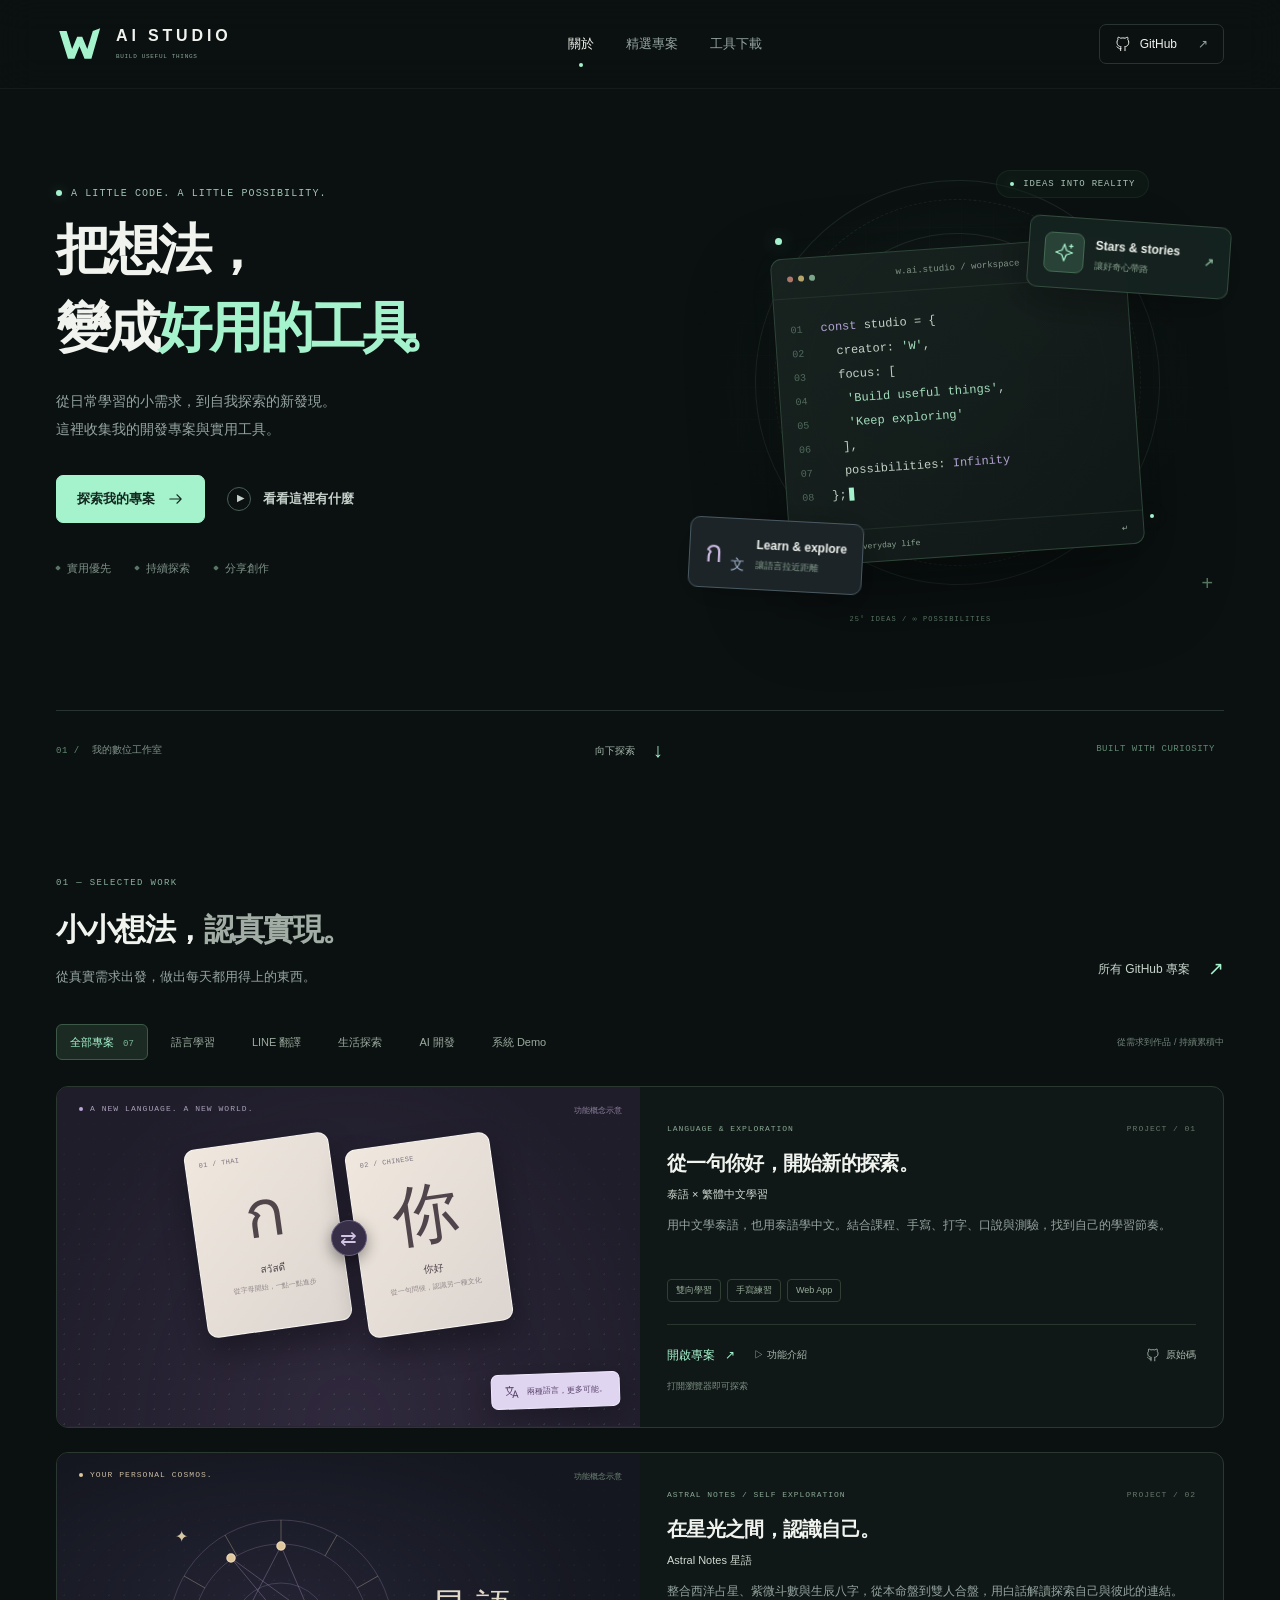
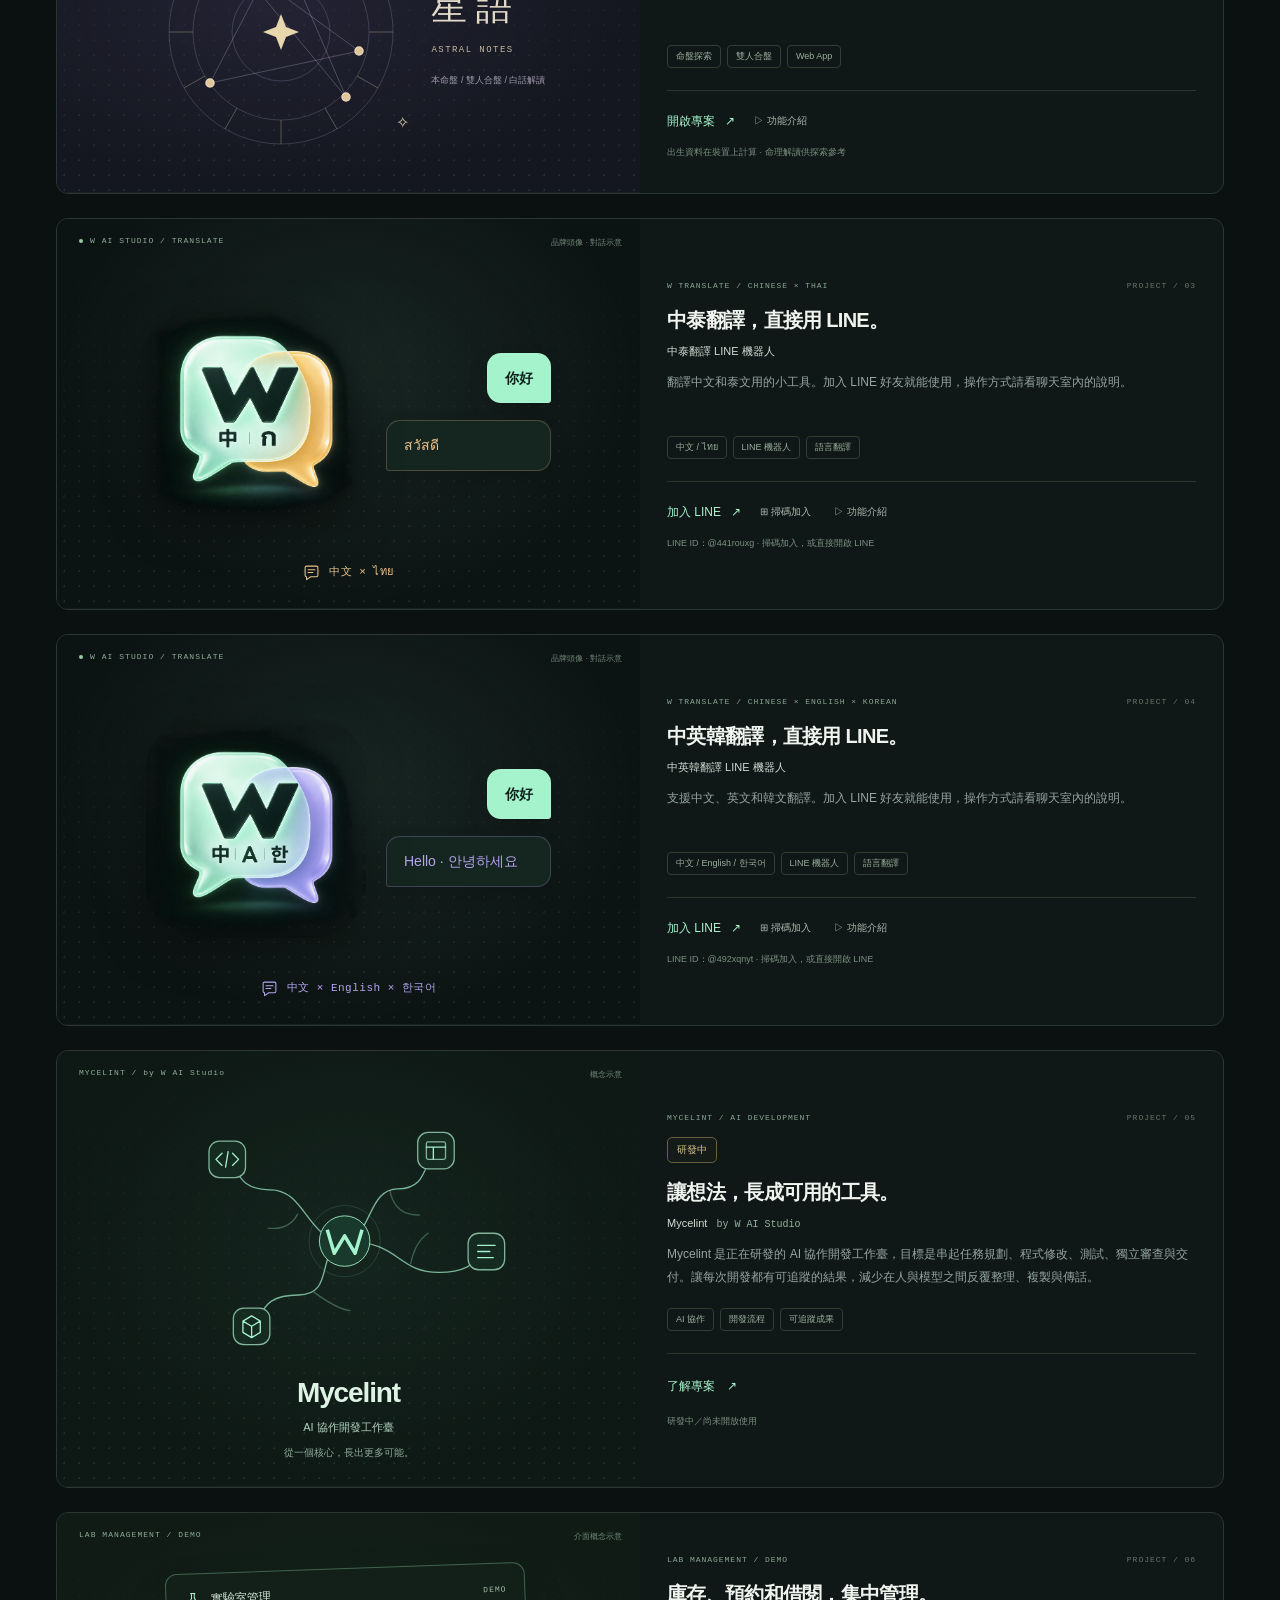
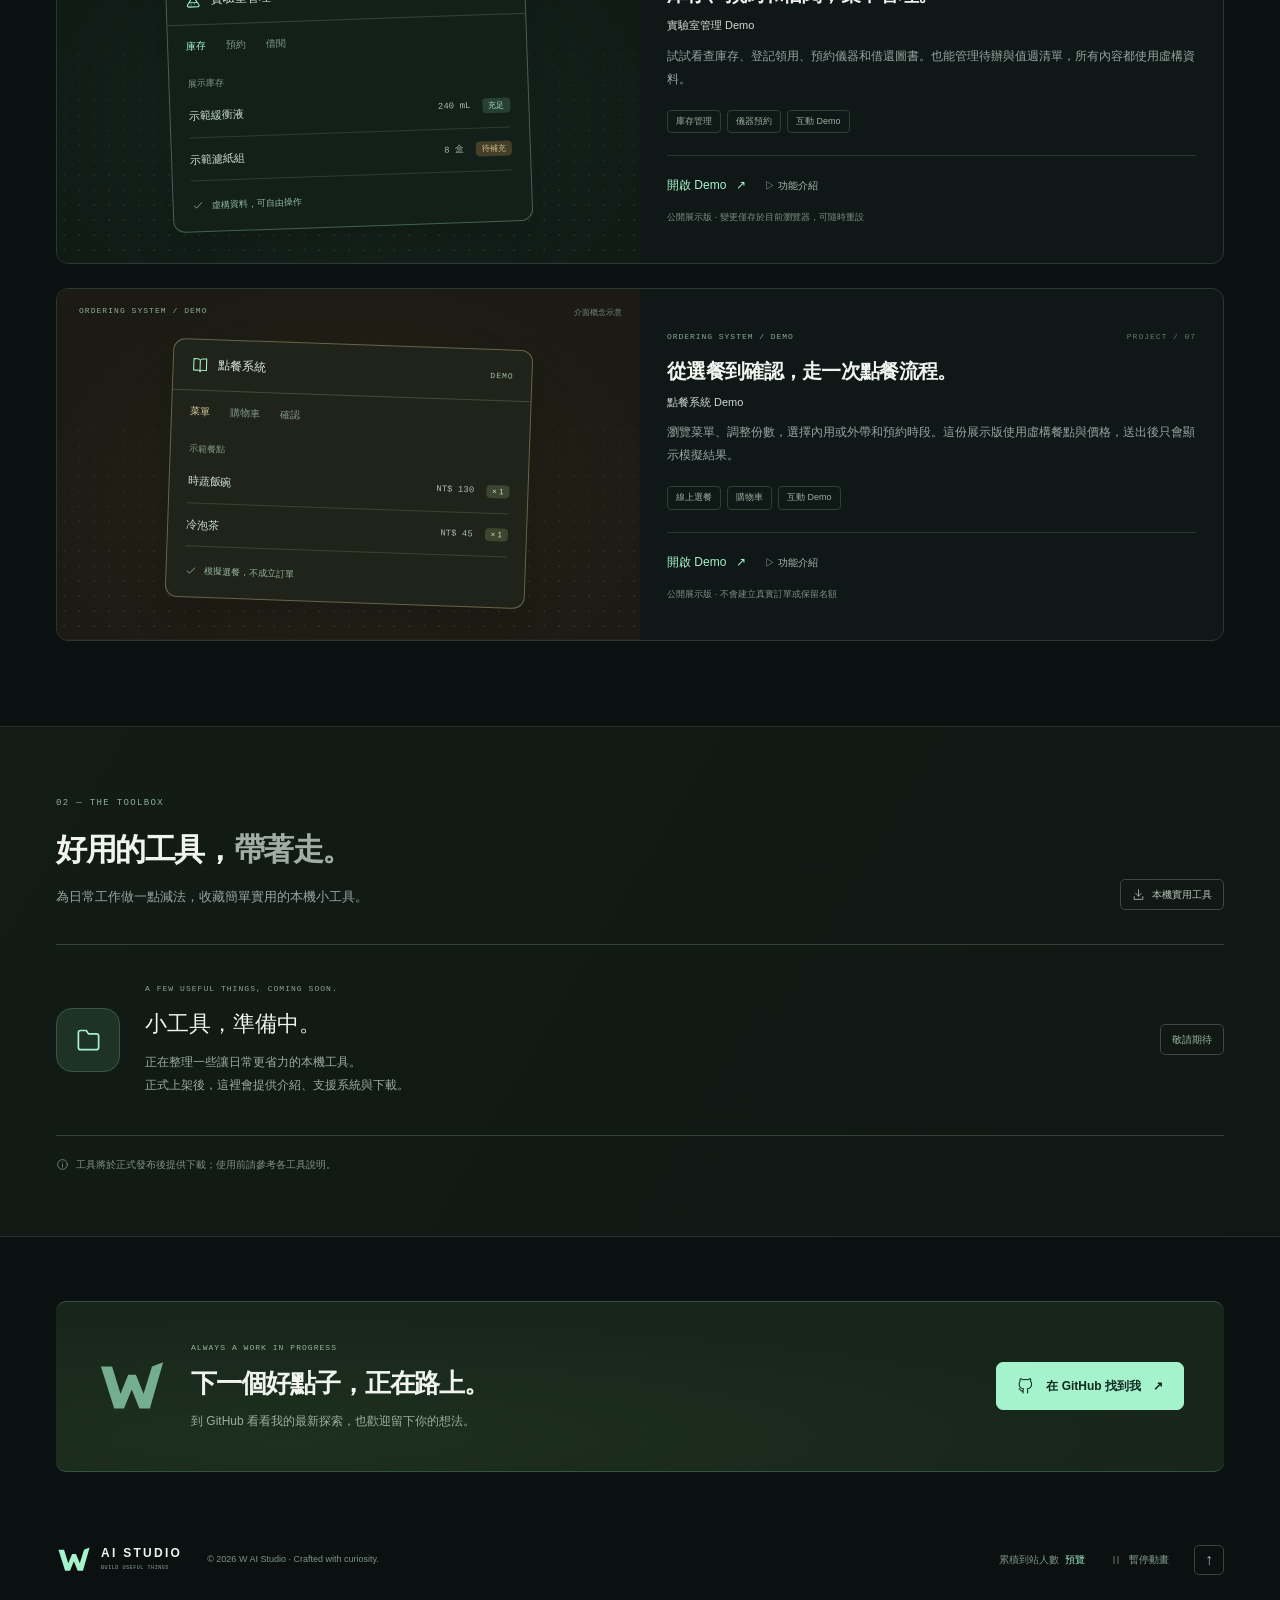
==== index.html @ 75ad25dd "Refresh stylesheet cache for editable copy layout" ====
<!doctype html>
<html lang="zh-Hant">
<head>
  <meta charset="UTF-8">
  <meta name="viewport" content="width=device-width, initial-scale=1">
  <meta name="theme-color" content="#0b1111">
  <meta name="description" content="W AI Studio 數位工作室：探索語言學習、LINE 翻譯、星語、實驗室與點餐系統 Demo，以及 Mycelint AI 協作開發工作臺，介紹開發專案與實用工具。">
  <meta property="og:title" content="W AI Studio — 把想法，變成好用的工具。">
  <meta property="og:description" content="語言學習、LINE 翻譯、星語、實驗室與點餐系統 Demo，以及研發中的 Mycelint。查看專案介紹、使用連結與工具下載。">
  <meta property="og:type" content="website">
  <meta property="og:url" content="https://tung-beauregard.github.io/w-studio/">
  <link rel="canonical" href="https://tung-beauregard.github.io/w-studio/">
  <title>W AI Studio — 把想法，變成好用的工具。</title>
  <link rel="icon" href="./assets/favicon.svg" type="image/svg+xml">
  <link rel="stylesheet" href="./assets/styles.css?v=cms-1">
  <script src="./assets/site-data.js?v=demos-1" defer></script>
  <script src="./assets/content.js?v=cms-1" defer></script>
  <script src="./assets/downloads.js" defer></script>
  <script src="./assets/app.js?v=cms-1" defer></script>
  <script src="./assets/visitors.js" defer></script>
</head>
<body>
  <a class="skip-link" href="#main">跳到主要內容</a>
  <header class="site-header">
    <div class="header-inner wrap">
      <a class="brand" href="#about" aria-label="W AI Studio 首頁"><span class="brand-emblem"><svg class="w-monogram" viewBox="0 0 100 100" fill="currentColor" aria-hidden="true"><path d="M7 22H23L35 61L46 34H57L68 61L80 22L96 16L77 82H62L51 55L40 82H26Z"/></svg></span><span class="brand-wordmark">AI STUDIO<small>BUILD USEFUL THINGS</small></span></a>
      <nav class="main-nav" aria-label="主要導覽"><a class="active" href="#about" data-copy="nav.about">關於</a><a href="#projects" data-copy="nav.projects">精選專案</a><a href="#tools" data-copy="nav.tools">工具下載</a></nav>
      <a class="header-github external" href="https://github.com/Tung-Beauregard" target="_blank" rel="noopener noreferrer"><span data-icon="github"></span><span>GitHub</span><span class="tiny-arrow">↗</span></a>
      <button class="menu-button icon-button" aria-label="開啟選單" aria-expanded="false" aria-controls="mobile-nav"><span data-icon="menu"></span></button>
    </div>
    <nav id="mobile-nav" class="mobile-nav" aria-label="行動版導覽" hidden><a href="#about" data-copy="nav.about">關於</a><a href="#projects" data-copy="nav.projects">精選專案</a><a href="#tools" data-copy="nav.tools">工具下載</a></nav>
  </header>
  <main id="main">
    <section class="hero wrap" id="about" aria-labelledby="hero-title">
      <div class="hero-copy">
        <div class="eyebrow"><span class="status-dot"></span> <span data-copy="hero.eyebrow">A LITTLE CODE. A LITTLE POSSIBILITY.</span></div>
        <h1 id="hero-title"><span data-copy="hero.titleLine1">把想法，</span><br><span data-copy="hero.titleLead">變成</span><span class="accent" data-copy="hero.titleAccent">好用的工具</span><span class="accent period" data-copy="hero.titleEnd">。</span></h1>
        <p class="hero-description"><span data-copy="hero.descriptionLine1">從日常學習的小需求，到自我探索的新發現。</span><br class="desktop-br"><span data-copy="hero.descriptionLine2">這裡收集我的開發專案與實用工具。</span></p>
        <div class="hero-actions"><a class="button button-primary" href="#projects"><span data-copy="hero.primaryButton">探索我的專案</span> <span data-icon="arrow"></span></a><button class="button button-quiet" data-demo="overview"><span class="play-small">▶</span> <span data-copy="hero.secondaryButton">看看這裡有什麼</span></button></div>
        <div class="hero-tags"><span><i></i> <span data-copy="hero.tags.0">實用優先</span></span><span><i></i> <span data-copy="hero.tags.1">持續探索</span></span><span><i></i> <span data-copy="hero.tags.2">分享創作</span></span></div>
      </div>
      <div class="hero-art" aria-label="由程式、星空探索與語言學習組成的動態工作室示意圖" role="img">
        <div class="art-grid"></div><div class="art-glow"></div>
        <div class="orbit orbit-outer"></div><div class="orbit orbit-inner"></div>
        <span class="orbit-point point-one"></span><span class="orbit-point point-two"></span>
        <div class="floating-label label-top"><span class="status-dot"></span> IDEAS INTO REALITY</div>
        <div class="code-window"><div class="window-bar"><span class="window-dots"><i></i><i></i><i></i></span><span>w.ai.studio / workspace</span><span>⌘</span></div><div class="window-code"><span class="code-line"><em>01</em><b>const</b> studio = {</span><span class="code-line"><em>02</em>&nbsp; creator: <strong>'W'</strong>,</span><span class="code-line"><em>03</em>&nbsp; focus: [</span><span class="code-line"><em>04</em>&nbsp;&nbsp; <strong>'Build useful things'</strong>,</span><span class="code-line"><em>05</em>&nbsp;&nbsp; <strong>'Keep exploring'</strong></span><span class="code-line"><em>06</em>&nbsp; ],</span><span class="code-line"><em>07</em>&nbsp; possibilities: <b>Infinity</b></span><span class="code-line"><em>08</em>};<i class="code-caret"></i></span></div><div class="window-footer"><span class="status-dot"></span> Made for everyday life<span>↵</span></div></div>
        <div class="floating-tile tile-stars"><span data-icon="spark"></span><span>Stars & stories<small>讓好奇心帶路</small></span><i>↗</i></div>
        <div class="floating-tile tile-language"><span class="language-mark">ก<span>文</span></span><span>Learn & explore<small>讓語言拉近距離</small></span></div>
        <span class="art-coordinate">25° IDEAS / ∞ POSSIBILITIES</span><span class="art-cross">+</span>
      </div>
      <div class="hero-bottom"><span><span class="mono">01 /</span> <span data-copy="hero.studioLabel">我的數位工作室</span></span><a href="#projects"><span data-copy="hero.exploreLabel">向下探索</span> <span>↓</span></a><span class="mono hero-signature">BUILT WITH CURIOSITY</span></div>
    </section>
    <section class="section wrap" id="projects" aria-labelledby="projects-title">
      <div class="section-heading"><div><p class="eyebrow section-kicker" data-copy="projectSection.eyebrow">01 — SELECTED WORK</p><h2 id="projects-title"><span data-copy="projectSection.titleLead">小小想法，</span><span data-copy="projectSection.titleAccent">認真實現。</span></h2><p class="section-description" data-copy="projectSection.description">從真實需求出發，做出每天都用得上的東西。</p></div><a class="text-link" href="https://github.com/Tung-Beauregard?tab=repositories" target="_blank" rel="noopener noreferrer"><span data-copy="projectSection.allProjectsLabel">所有 GitHub 專案</span> <span>↗</span></a></div>
      <div class="filter-row" role="group" aria-label="專案分類"><button class="filter-button active" data-filter="all" aria-pressed="true">全部專案 <span>07</span></button><button class="filter-button" data-filter="language" aria-pressed="false">語言學習</button><button class="filter-button" data-filter="translation" aria-pressed="false">LINE 翻譯</button><button class="filter-button" data-filter="exploration" aria-pressed="false">生活探索</button><button class="filter-button" data-filter="ai-development" aria-pressed="false">AI 開發</button><button class="filter-button" data-filter="systems" aria-pressed="false">系統 Demo</button><span class="filter-note" data-copy="projectSection.filterNote">從需求到作品 / 持續累積中</span></div>
      <div class="project-grid" id="project-grid"></div>
    </section>
    <section class="tools-band" id="tools" aria-labelledby="tools-title"><div class="section wrap"><div class="section-heading"><div><p class="eyebrow section-kicker" data-copy="tools.eyebrow">02 — THE TOOLBOX</p><h2 id="tools-title"><span data-copy="tools.titleLead">好用的工具，</span><span data-copy="tools.titleAccent">帶著走。</span></h2><p class="section-description" data-copy="tools.description">為日常工作做一點減法，收藏簡單實用的本機小工具。</p></div><span class="outline-label"><span data-icon="download"></span> <span data-copy="tools.badge">本機實用工具</span></span></div><div class="tools-list" id="tools-list"></div><p class="download-note"><span data-icon="info"></span> <span data-copy="tools.note">工具將於正式發布後提供下載；使用前請參考各工具說明。</span></p></div></section>
    <section class="closing wrap"><div class="closing-mark" aria-hidden="true"><svg class="w-monogram" viewBox="0 0 100 100" fill="currentColor" aria-hidden="true"><path d="M7 22H23L35 61L46 34H57L68 61L80 22L96 16L77 82H62L51 55L40 82H26Z"/></svg></div><div><p class="eyebrow" data-copy="closing.eyebrow">ALWAYS A WORK IN PROGRESS</p><h2 data-copy="closing.title">下一個好點子，正在路上。</h2><p data-copy="closing.description">到 GitHub 看看我的最新探索，也歡迎留下你的想法。</p></div><a class="button button-primary" href="https://github.com/Tung-Beauregard" target="_blank" rel="noopener noreferrer"><span data-icon="github"></span> <span data-copy="closing.button">在 GitHub 找到我</span> <span>↗</span></a></section>
  </main>
  <footer class="wrap site-footer"><a class="brand footer-brand" href="#about" aria-label="W AI Studio 首頁"><span class="brand-emblem"><svg class="w-monogram" viewBox="0 0 100 100" fill="currentColor" aria-hidden="true"><path d="M7 22H23L35 61L46 34H57L68 61L80 22L96 16L77 82H62L51 55L40 82H26Z"/></svg></span><span class="brand-wordmark">AI STUDIO<small>BUILD USEFUL THINGS</small></span></a><div class="footer-meta"><span class="copyright">© <span id="year">2026</span> <span data-copy="footer.copyright">W AI Studio · Crafted with curiosity.</span></span><span class="visitor-counter" id="visitor-counter" aria-live="polite" aria-atomic="true" title="啟用後開始累積的估算訪客數。"><span>累積到站人數</span><strong id="visitor-count-value">—</strong><span id="visitor-count-unit" hidden>人</span></span></div><button id="motion-toggle" class="subtle-button" aria-pressed="false"><span data-icon="pause"></span> 暫停動畫</button><a href="#about" class="back-top" aria-label="回到頂端">↑</a></footer>
  <dialog id="demo-dialog" class="demo-dialog" aria-labelledby="demo-title"><div class="dialog-header"><span class="eyebrow">A CLOSER LOOK</span><button class="icon-button close-dialog" aria-label="關閉介紹"><span data-icon="close"></span></button></div><div class="demo-layout"><div class="demo-stage" id="demo-stage"></div><div class="demo-copy"><span class="outline-label">功能概念動畫</span><h2 id="demo-title"></h2><p id="demo-description"></p><ol class="demo-steps" id="demo-steps"></ol><div class="demo-controls"><button id="demo-play" class="button button-outline"><span data-icon="pause"></span> 暫停</button><a id="demo-visit" class="button button-primary" target="_blank" rel="noopener noreferrer">前往網站 ↗</a></div><p class="demo-disclaimer">畫面為功能示意，實際介面以專案網站為準。</p></div></div></dialog>
  <dialog id="project-detail-dialog" class="project-detail-dialog" aria-labelledby="project-detail-title" aria-describedby="project-detail-position">
    <div class="dialog-header"><span class="eyebrow">PROJECT / A CLOSER LOOK</span><button class="icon-button close-dialog" aria-label="關閉專案介紹"><span data-icon="close"></span></button></div>
    <div id="project-detail-body" class="project-detail-body"></div>
    <div class="project-detail-footer"><button class="button button-outline close-dialog">返回專案</button></div>
  </dialog>
  <dialog id="line-qr-dialog" class="form-dialog line-qr-dialog" aria-labelledby="line-qr-title"><div class="dialog-header"><span class="eyebrow">SCAN TO CONNECT</span><button class="icon-button close-dialog" aria-label="關閉 QR Code"><span data-icon="close"></span></button></div><h2 id="line-qr-title">加入 LINE 翻譯機器人</h2><p class="line-qr-id" id="line-qr-id"></p><div class="line-qr-frame"><img id="line-qr-image" width="360" height="360" alt="LINE 官方加入好友 QR Code"></div><p class="line-qr-help">用手機開啟 LINE，掃描 QR Code 加入好友。<br>在手機上瀏覽？也可以直接點下方按鈕。</p><a id="line-qr-visit" class="button button-primary" target="_blank" rel="noopener noreferrer">直接加入 LINE ↗</a></dialog>
  <noscript><div class="noscript-note">請啟用 JavaScript 以查看互動內容。你也可以直接<a href="https://github.com/Tung-Beauregard">前往我的 GitHub</a>。</div></noscript>
</body>
</html>
---- assets/styles.css ----
:root{color-scheme:dark;--bg:#0b1111;--panel:#111919;--panel-light:#172020;--line:#283332;--text:#f0f3ee;--muted:#95a5a0;--mint:#a5f3cd;--blue:#a4c9ef;--purple:#c9b6ef;--sans:'Segoe UI','Noto Sans TC','Microsoft JhengHei',sans-serif;--mono:'Cascadia Code',Consolas,monospace}
*{box-sizing:border-box}html{scroll-behavior:smooth;scroll-padding-top:110px}body{margin:0;background:var(--bg);color:var(--text);font-family:var(--sans);font-size:15px;line-height:1.7}button,input{font:inherit}button,a,input{-webkit-tap-highlight-color:transparent}a{color:inherit;text-decoration:none}button{cursor:pointer}button:disabled{cursor:not-allowed}button{color:inherit}button,input{border-radius:0}button:focus-visible,a:focus-visible,input:focus-visible{outline:2px solid var(--mint);outline-offset:5px}button{border:0}h1,h2,h3,p{margin:0}svg{width:20px;height:20px;display:block;flex-shrink:0}button span[data-icon],a span[data-icon]{display:inline-flex;align-items:center}a,button{touch-action:manipulation}[hidden]{display:none!important}.wrap{width:calc(100% - 112px);max-width:1264px;margin:auto}.mono{font-family:var(--mono);font-size:11px;letter-spacing:.06em}.accent{color:var(--mint)}.skip-link{position:fixed;top:8px;left:8px;padding:10px;background:var(--mint);color:var(--bg);z-index:100;transform:translateY(-160%)}.skip-link:focus{transform:none}.site-header{position:sticky;top:0;z-index:20;background:#0b1111e8;backdrop-filter:blur(18px);border-bottom:1px solid #ffffff0b}.header-inner{height:88px;display:flex;align-items:center;gap:40px}.brand{display:flex;gap:12px;align-items:center;font-size:19px;font-weight:750;letter-spacing:.07em;line-height:1.1}.brand-icon{background:#192c26;border:1px solid #355043;width:42px;height:42px;display:flex;justify-content:center;align-items:center;border-radius:12px;color:var(--mint);font-family:var(--mono);font-size:27px;letter-spacing:-.18em;padding-right:4px}.brand-icon span{font-size:18px;padding-top:8px}.brand-dot{color:var(--mint)}.brand small{display:block;font-size:8px;font-weight:500;letter-spacing:.4em;color:var(--muted);margin-top:5px}.main-nav{display:flex;align-items:center;gap:32px;margin:auto}.main-nav a{font-size:13px;color:var(--muted);transition:color .2s;position:relative;padding:30px 0}.main-nav a:hover,.main-nav a.active{color:var(--text)}.main-nav a.active:after{position:absolute;content:'';width:4px;height:4px;border-radius:100%;background:var(--mint);bottom:18px;left:calc(50% - 2px)}.header-github{display:flex;align-items:center;gap:9px;border:1px solid var(--line);padding:9px 15px;border-radius:7px;font-size:12px}.header-github svg{width:16px}.tiny-arrow{margin-left:12px;color:var(--muted)}.icon-button{background:transparent;padding:9px;display:inline-flex;justify-content:center;align-items:center;border-radius:6px}.icon-button:hover{background:#ffffff0d}.menu-button{display:none}.mobile-nav{padding:4px 26px 20px}.mobile-nav a{display:block;padding:10px;color:var(--muted)}
.hero{min-height:700px;display:grid;grid-template-columns:1.15fr 1fr;align-items:center;position:relative;padding-top:60px;column-gap:18px}.hero-copy{z-index:2;padding-bottom:48px}.eyebrow{font-family:var(--mono);font-size:10px;font-weight:500;letter-spacing:.13em;color:var(--muted);display:flex;align-items:center;gap:9px;line-height:1.5}.status-dot{height:6px;width:6px;display:inline-block;border-radius:50%;background:var(--mint);box-shadow:0 0 12px #a5f3cd50;flex-shrink:0}.hero .eyebrow{color:#a0c2b3;font-size:10px;letter-spacing:.11em}.hello{font-size:16px;color:var(--muted);margin-top:34px;display:flex;align-items:center;gap:6px}.hello span{color:var(--text)}.hello .wave{font-size:25px;margin-left:10px;color:var(--mint)}h1{font-size:clamp(40px,4.2vw,61px);letter-spacing:-.055em;line-height:1.45;font-weight:750;margin-top:10px;white-space:nowrap}.period{margin-left:-.25em}.hero-description{font-size:14px;line-height:2;color:var(--muted);margin-top:20px}.hero-actions{display:flex;align-items:center;gap:22px;margin-top:31px}.button{display:inline-flex;align-items:center;justify-content:center;gap:12px;padding:13px 20px;border-radius:7px;font-size:13px;font-weight:600;line-height:1.5;transition:background .2s,transform .2s,box-shadow .2s;white-space:nowrap}.button:hover{transform:translateY(-2px)}.button-primary{background:var(--mint);color:#12291f;border:1px solid var(--mint)}.button-primary:hover{background:#bcfbdc;box-shadow:0 5px 24px #a5f3cd15}.button-primary svg{width:17px}.button-quiet{background:transparent;color:#c4d0c9;padding:13px 0}.button-quiet:hover{color:var(--mint)}.button-outline{border:1px solid #34423e;background:transparent;color:#d5ded9}.button-outline:hover{background:#ffffff08}.button-outline svg{width:16px}.play-small{display:inline-flex;font-size:9px;border:1px solid #4c5e56;border-radius:50%;width:24px;height:24px;justify-content:center;align-items:center;padding-left:2px}.hero-tags{display:flex;gap:24px;font-size:11px;color:#7e9188;margin-top:35px}.hero-tags>span{display:flex;align-items:center;gap:7px}.hero-tags i{width:4px;height:4px;background:#5a7568;border-radius:1px;transform:rotate(45deg)}.hero-art{height:500px;position:relative;isolation:isolate;margin-top:-35px}.art-grid{position:absolute;inset:5% -3%;background-image:linear-gradient(#9bbba00c 1px,transparent 1px),linear-gradient(90deg,#9bbba00c 1px,transparent 1px);background-size:32px 32px;mask-image:radial-gradient(ellipse,#000 12%,transparent 70%)}.art-glow{position:absolute;inset:10% 4%;background:radial-gradient(ellipse,#5ba47f1d,transparent 68%)}.orbit{position:absolute;border:1px solid #75968428;border-radius:50%;width:405px;height:405px;left:calc(50% - 202px);top:42px;transform:rotate(-20deg)}.orbit:after{content:'';position:absolute;inset:18px;border:1px dashed #75968420;border-radius:50%}.orbit-inner{width:300px;height:300px;left:calc(50% - 150px);top:95px;transform:rotate(-20deg);border-color:#95b39c22}.orbit-point{position:absolute;width:7px;height:7px;background:var(--mint);box-shadow:0 0 18px #a5f3cd66;border-radius:50%;z-index:1}.point-one{left:16%;top:20%;animation:twinkle 4s infinite}.point-two{right:13%;bottom:24%;width:4px;height:4px;animation:twinkle 4s 2s infinite}.floating-label{position:absolute;top:32px;right:14%;color:#a9c3b6;border:1px solid #3c534538;font:9px var(--mono);letter-spacing:.09em;display:flex;align-items:center;gap:9px;padding:8px 13px;border-radius:20px;background:#10201880}.floating-label .status-dot{width:4px;height:4px}.code-window{position:absolute;width:355px;left:calc(50% - 177px);top:109px;border:1px solid #42634f91;border-radius:11px;background:linear-gradient(135deg,#192421f2,#101817fa);box-shadow:0 35px 85px #0007,0 0 40px #8fd5a606;transform:rotate(-4deg);animation:float-code 8s ease-in-out infinite}.window-bar{height:40px;border-bottom:1px solid #32443977;display:flex;align-items:center;justify-content:space-between;padding:0 15px;font:9px var(--mono);color:#819588}.window-dots{display:flex;gap:5px}.window-dots i{width:6px;height:6px;background:#5f7369;border-radius:100%}.window-dots i:first-child{background:#ae766b}.window-dots i:nth-child(2){background:#b6a46b}.window-dots i:last-child{background:#7ca58b}.window-code{padding:19px 15px 23px;font:12px/2 var(--mono);color:#c2d0c5}.code-line{display:block;white-space:nowrap}.code-line em{font-size:10px;font-style:normal;color:#506b5d;display:inline-block;width:30px}.code-line b{font-weight:400;color:#b2a2d3}.code-line strong{font-weight:400;color:#a4ddbc}.code-caret{width:5px;height:13px;background:var(--mint);display:inline-block;margin-left:3px;vertical-align:middle;animation:blink 1.5s steps(1) infinite}.window-footer{border-top:1px solid #32443977;display:flex;align-items:center;gap:6px;height:33px;padding:0 14px;color:#8ea997;font:8px var(--mono)}.window-footer .status-dot{width:4px;height:4px}.window-footer>span:last-child{margin-left:auto}.floating-tile{position:absolute;display:flex;gap:11px;align-items:center;background:#15231fef;border:1px solid #476450a0;box-shadow:0 10px 40px #0005;backdrop-filter:blur(8px);padding:15px;border-radius:10px;z-index:2;font-size:12px;font-weight:600}.floating-tile>span[data-icon]{padding:9px;background:#284237;border:1px solid #446a52;border-radius:8px;color:var(--mint)}.floating-tile small{display:block;font-size:9px;color:#89a190;font-weight:400;margin-top:3px}.floating-tile i{font-style:normal;color:#80aa92;margin-left:13px}.tile-stars{top:83px;right:-6px;transform:rotate(4deg);animation:float-tile 7s ease-in-out infinite}.tile-language{bottom:47px;left:0;transform:rotate(3deg);animation:float-tile 8s 1s ease-in-out infinite;background:#1c2428;border-color:#495961}.language-mark{font-size:29px;font-weight:400;color:#cbb9df;width:40px;line-height:1;position:relative}.language-mark span{font-size:14px;position:absolute;bottom:-3px;right:0;color:#a5b8d3}.art-coordinate{position:absolute;bottom:15px;left:30%;font:7px var(--mono);letter-spacing:.15em;color:#597564}.art-cross{position:absolute;right:2%;bottom:42px;font:20px var(--mono);color:#557660}.hero-bottom{grid-column:1/-1;border-top:1px solid var(--line);display:flex;align-items:center;justify-content:space-between;width:100%;padding:22px 0;color:#80938a;font-size:10px;align-self:end}.hero-bottom .mono{font-size:9px;color:#618a73;margin-right:9px}.hero-bottom a{display:flex;gap:18px;align-items:center;color:#a6b7ad}.hero-bottom a span{color:var(--mint);font-size:20px}
.section{padding-top:88px;padding-bottom:85px}.section-heading{display:flex;align-items:end;justify-content:space-between;gap:24px;margin-bottom:34px}.section-kicker{color:#8baf9d;margin-bottom:16px;font-size:9px;letter-spacing:.15em}h2{font-size:31px;font-weight:650;letter-spacing:-.045em;line-height:1.5}h2>span{color:#a2ada6}.section-description{color:var(--muted);font-size:13px;line-height:1.9;margin-top:12px}.text-link{display:flex;align-items:center;gap:18px;font-size:12px;color:#c9d6ce;padding-bottom:4px;white-space:nowrap}.text-link span{font-size:19px;color:var(--mint)}.text-link:hover{color:var(--mint)}.filter-row{display:flex;gap:9px;align-items:center;margin-bottom:26px}.filter-button{font-size:11px;background:transparent;color:#9cab9f;border-radius:6px;padding:8px 13px;border:1px solid transparent;transition:all .2s}.filter-button:hover{color:var(--mint);background:#17251e}.filter-button.active{color:var(--mint);background:#1b2b23;border-color:#3b5946}.filter-button>span{font:9px var(--mono);margin-left:6px;opacity:.7}.filter-note{margin-left:auto;font:9px var(--sans);color:#71857a}.project-grid{display:grid;grid-template-columns:1fr 1fr;gap:24px}.project-card{border:1px solid #2b3831;border-radius:12px;background:#101817;overflow:hidden;transition:border-color .25s,transform .25s;min-width:0}.project-card:hover{border-color:#53735d;transform:translateY(-4px)}.project-visual{height:270px;position:relative;overflow:hidden;border-bottom:1px solid #ffffff08;background:radial-gradient(ellipse at 50% 100%,#476f4930,transparent 80%),#131e18;padding:43px 55px 0}.project-visual:before{content:'';position:absolute;inset:0;background-image:radial-gradient(#7eb48628 1px,transparent 1px);background-size:15px 15px;mask-image:linear-gradient(transparent,#000)}.visual-label{position:absolute;left:22px;top:17px;display:flex;align-items:center;gap:7px;font:8px var(--mono);letter-spacing:.13em;color:#8eac97}.visual-label i{display:block;width:4px;height:4px;background:#97c9a5;border-radius:100%}.visual-note{position:absolute;right:18px;top:17px;color:#718978;font-size:8px}.mini-lab{height:235px;border:1px solid #42634c;border-radius:7px 7px 0 0;background:#17221c;transform:perspective(900px) rotateX(3deg) rotateY(-4deg) rotateZ(-2deg);box-shadow:0 12px 40px #0005;position:relative;font-size:8px}.mini-top{height:29px;border-bottom:1px solid #35503c;display:flex;align-items:center;justify-content:space-between;padding:0 11px;font:7px var(--mono);color:#91ac98}.mini-layout{display:grid;grid-template-columns:74px 1fr;height:100%}.mini-sidebar{border-right:1px solid #304b37;padding:10px 7px;color:#88a18f;font-size:7px}.mini-sidebar strong{display:block;letter-spacing:.08em;color:#ccdfce;margin:3px 0 12px;font-size:8px}.mini-sidebar span{display:block;padding:4px 6px;margin-bottom:4px;border-radius:3px}.mini-sidebar span:first-of-type{background:#304838;color:#c7e4cd}.mini-dashboard{padding:13px}.mini-dashboard>b{font-size:12px;font-weight:500}.mini-dashboard>p{color:#91a193;margin:3px 0 10px;font-size:7px}.mini-metrics{display:flex;gap:6px}.mini-metrics>span{border:1px solid #3b5140;background:#213527;padding:6px;flex:1;font-size:7px;color:#98b69f;border-radius:4px}.mini-metrics b{display:block;color:#d0e7d3;font:17px var(--mono)}.mini-table{margin-top:10px;color:#a6b7aa}.mini-table>span{display:flex;justify-content:space-between;border-bottom:1px solid #334336;padding:5px 0;font-size:6px}.mini-table i{font-style:normal;color:#b6d5ba}.mini-float{position:absolute;right:25px;bottom:24px;display:flex;align-items:center;gap:8px;padding:9px 12px;background:#d2e8bd;color:#243a24;font-size:8px;border:1px solid #ebf5e2;border-radius:7px;box-shadow:0 8px 30px #0004;transform:rotate(3deg)}.mini-float svg{height:15px;width:15px}.project-visual.language{background:radial-gradient(ellipse at 50% 100%,#68547d38,transparent 80%),#201d2b}.language .visual-label{color:#aaa0bb}.language .visual-label i{background:#baa6d7}.language .visual-note{color:#8e819f}.language .project-visual:before{opacity:.5}.language-cards{position:relative;display:flex;justify-content:center;gap:15px;margin-top:10px}.flash-card{background:linear-gradient(135deg,#f0e8de,#dcd5d0);width:146px;height:190px;border:1px solid #fff9;box-shadow:0 15px 30px #0005;border-radius:11px;color:#51454c;padding:13px;transform:rotate(-8deg);position:relative;display:flex;flex-direction:column;align-items:center;justify-content:center}.flash-card:nth-child(2){transform:rotate(8deg);margin-top:14px;background:linear-gradient(135deg,#d6c9ec,#beb2d7);color:#46365f}.flash-card>small{position:absolute;top:12px;left:13px;font:7px var(--mono);letter-spacing:.05em;color:#7f7581}.flash-card>strong{font-size:66px;font-weight:500;line-height:1.1}.flash-card>span{font-size:10px;margin-top:11px}.flash-card>em{font-size:7px;font-style:normal;opacity:.55;margin-top:4px}.language-exchange{position:absolute;left:calc(50% - 18px);top:80px;background:#372e48;color:#d3c5e5;border:1px solid #695f7d;box-shadow:0 5px 15px #0006;border-radius:50%;width:36px;height:36px;display:grid;place-items:center;z-index:2;font-size:20px}.language .mini-float{background:#e0d5f1;color:#574069;border-color:#f0e9ff;right:20px;bottom:18px;transform:rotate(-2deg)}.project-content{padding:27px 27px 23px}.project-meta{display:flex;justify-content:space-between;font:8px var(--mono);letter-spacing:.12em;color:#89a794;margin-bottom:13px}.project-meta>span:last-child{color:#65766a}.project-content h3{font-size:20px;font-weight:600;letter-spacing:-.035em}.project-name{font-size:11px;color:#d0dad2;margin:5px 0 10px}.project-description{color:var(--muted);font-size:12px;line-height:1.9;min-height:46px}.tags{display:flex;gap:6px;margin-top:19px;flex-wrap:wrap}.tags span{font-size:9px;padding:3px 8px;border:1px solid #303e33;color:#99ad9d;border-radius:4px}.project-actions{display:flex;align-items:center;gap:15px;border-top:1px solid #29362e;margin-top:22px;padding-top:17px}.project-actions>a:first-child{font-size:12px;color:var(--mint);display:flex;gap:10px;align-items:center}.project-actions>a:last-child{margin-left:auto;display:flex;gap:6px;color:#a9b8ae;align-items:center;font-size:10px}.project-actions svg{width:14px;height:14px}.demo-link{font-size:10px;color:#a9b8ae;background:transparent;padding:4px}.demo-link:hover{color:var(--mint)}.project-access{font-size:9px;color:#798e80;margin-top:12px}
.tools-band{border-top:1px solid #26332a;border-bottom:1px solid #26332a;background:linear-gradient(120deg,#121b16,#101714)}.tools-band .section{padding-top:70px;padding-bottom:63px}.outline-label{display:inline-flex;gap:7px;align-items:center;border:1px solid #3a4a40;color:#b5c5ba;font-size:10px;border-radius:5px;padding:6px 11px;white-space:nowrap}.outline-label svg{height:13px;width:13px}.tools-list{border-top:1px solid #354439}.tool-row{display:flex;align-items:center;gap:22px;padding:28px 0;border-bottom:1px solid #354439}.tool-icon{width:48px;height:48px;display:flex;align-items:center;justify-content:center;border-radius:12px;background:#233b2e;border:1px solid #3b5845;color:var(--mint);flex-shrink:0}.tool-icon svg{width:23px;height:23px}.tool-row:first-child .tool-icon{background:#312b40;border-color:#514363;color:#cbb7e7}.tool-copy{flex:1;min-width:0}.tool-title-line{display:flex;align-items:center;gap:12px}.tool-copy h3{font-size:16px;font-weight:550}.tool-type{font:8px var(--mono);color:#8d9e92;border:1px solid #37483d;border-radius:4px;padding:3px 6px;white-space:nowrap}.tool-copy>p{font-size:11px;color:#98aa9d;margin-top:4px}.tool-copy>.requirements{font-size:9px;color:#819586;margin-top:6px}.tool-actions{display:flex;align-items:center;gap:16px}.tool-actions .button{padding:11px 15px;font-size:11px}.tool-actions .demo-link{font-size:11px;display:flex;gap:6px;align-items:center}.tool-actions .demo-link svg{width:14px;height:14px}.download-note{display:flex;align-items:center;gap:7px;color:#7e9384;font-size:10px;margin-top:20px}.download-note svg{width:13px;height:13px}.subtle-button{background:transparent;font-size:10px;display:inline-flex;gap:7px;align-items:center;color:#89a091;padding:5px 0}.subtle-button:hover{color:var(--mint)}.subtle-button svg{width:12px;height:12px}.closing{display:flex;gap:25px;align-items:center;border-top:1px solid #365240;border-bottom:1px solid #365240;padding:40px;background:radial-gradient(ellipse at 20% 80%,#365c3233,transparent 70%),#17251a;border-radius:10px;margin-top:5px;margin-bottom:70px;position:relative;overflow:hidden}.closing-mark{font-size:65px;line-height:1;color:#a5f3cd7a;font-weight:300}.closing h2{font-size:26px;margin-top:10px}.closing .eyebrow{font-size:8px;color:#95b39d}.closing p:not(.eyebrow){font-size:12px;color:#9bad9e;margin-top:8px}.closing .button{margin-left:auto;font-size:12px;flex-shrink:0}.site-footer{display:flex;align-items:center;gap:25px;padding-bottom:35px}.footer-brand{font-size:13px;gap:8px}.footer-brand .brand-icon{width:31px;height:31px;font-size:22px;border-radius:9px}.footer-brand .brand-icon span{font-size:13px}.footer-brand small{font-size:6px}.site-footer>span{font-size:9px;color:#7d9385;margin-left:15px}.site-footer .subtle-button{margin-left:auto}.back-top{height:30px;width:30px;border:1px solid #34473a;border-radius:5px;display:grid;place-items:center;font-size:16px;color:#a3bdad}
dialog{padding:0;border:1px solid #425448;border-radius:15px;background:#131e17;color:var(--text);box-shadow:0 30px 140px #0009;max-height:calc(100dvh - 40px);overflow:auto}dialog::backdrop{background:#030a08cc;backdrop-filter:blur(10px)}.demo-dialog{width:950px;max-width:calc(100% - 36px)}.dialog-header{display:flex;align-items:center;justify-content:space-between;padding:20px 24px;border-bottom:1px solid #304234}.dialog-header h2{font-size:21px}.dialog-header .eyebrow{color:#9cc2a6;font-size:9px}.demo-layout{display:grid;grid-template-columns:1fr 1fr}.demo-stage{min-height:400px;position:relative;overflow:hidden;background:radial-gradient(ellipse at center,#375b3e55,transparent 70%),#101911;display:flex;align-items:center;justify-content:center;flex-direction:column;padding:30px}.demo-copy{padding:30px;border-left:1px solid #2b3c2f}.demo-copy>.outline-label{font-size:8px;padding:3px 7px}.demo-copy h2{font-size:24px;margin-top:15px}.demo-copy>p{font-size:12px;line-height:1.8;color:#9eafa3;margin-top:12px}.demo-steps{list-style:none;padding:0;margin:24px 0}.demo-steps li{margin-bottom:8px}.demo-step{padding:10px 12px;width:100%;display:flex;align-items:center;text-align:left;gap:11px;color:#829d8b;background:transparent;border:1px solid transparent;border-radius:7px;font-size:12px}.demo-step>span{font:9px var(--mono);opacity:.8}.demo-step.active{border-color:#436b4c;color:#c5edcf;background:#213525}.demo-controls{display:flex;gap:10px}.demo-controls .button{font-size:11px;padding:10px 13px}.demo-copy>.demo-disclaimer{font-size:9px;color:#7e9987;margin-top:20px}.scene-board{position:relative;width:100%;max-width:325px;border:1px solid #466850;background:#1d2c21;border-radius:12px;padding:20px;box-shadow:0 25px 50px #0004;transition:transform .5s}.scene-board .scene-label{color:#8cac96;font:9px var(--mono);letter-spacing:.1em}.scene-board h3{font-size:21px;margin-top:15px}.scene-board p{font-size:12px;color:#9eb8a6;margin-top:9px}.scene-icon{width:54px;height:54px;border:1px solid #4d7758;color:var(--mint);background:#2a4832;border-radius:14px;display:grid;place-items:center;margin-top:22px}.scene-icon svg{width:26px;height:26px}.scene-lines{margin-top:20px;display:grid;gap:9px}.scene-lines>span{display:flex;gap:8px;align-items:center;font-size:11px;color:#b6cdbd;border-radius:5px;background:#ffffff05;padding:8px;border:1px solid #3d5544}.scene-lines>span:before{content:'✓';color:#a5f3cd}.scene-progress{height:3px;border-radius:5px;background:#314b37;margin-top:24px;overflow:hidden}.scene-progress i{display:block;height:100%;width:100%;background:var(--mint);transform-origin:left;animation:progress 4s linear infinite}.scene-caption{font:9px var(--mono);color:#75977f;margin-top:23px;letter-spacing:.1em}.scene-enter{animation:scene-enter .5s ease both}.form-dialog{width:440px;max-width:calc(100% - 30px)}.form-dialog>p{padding:24px;font-size:13px;color:#a7beae}.noscript-note{padding:20px;background:#213828;text-align:center}.noscript-note a{text-decoration:underline}.motion-paused *{animation-play-state:paused!important}.motion-paused{scroll-behavior:auto}.demo-paused .scene-progress i{animation-play-state:paused}
@keyframes float-code{0%,100%{transform:translateY(0) rotate(-4deg)}50%{transform:translateY(-9px) rotate(-2.5deg)}}@keyframes float-tile{0%,100%{translate:0 0}50%{translate:0 -10px}}@keyframes blink{0%,50%{opacity:1}51%,100%{opacity:0}}@keyframes twinkle{0%,100%{opacity:.4}50%{opacity:1}}@keyframes progress{from{transform:scaleX(0)}to{transform:scaleX(1)}}@keyframes scene-enter{from{opacity:0;transform:translateY(12px) scale(.97)}to{opacity:1;transform:translateY(0) scale(1)}}
@media(min-width:1500px){.hero{min-height:750px}.hero-art{height:530px}.code-window{top:125px}.tile-stars{top:97px}.orbit{top:59px}.orbit-inner{top:111px}.hero-art{transform:scale(1.05)}}
@media(max-width:1150px){.wrap{width:calc(100% - 72px)}.main-nav{gap:24px}.hero{grid-template-columns:1.16fr 1fr;min-height:650px;column-gap:0}.hero-art{transform:scale(.86);transform-origin:center right;margin-left:-50px}.hero-actions{gap:15px}.hero-description{font-size:13px}.hero-actions .button{font-size:12px}.project-visual{padding:43px 35px 0}.project-content{padding:24px}.tool-title-line{display:block}.tool-type{display:inline-block;margin-top:4px}.closing{padding:30px;gap:18px}.closing h2{font-size:23px}.closing-mark{font-size:50px}.closing .button{padding:12px 16px}}
@media(max-width:900px){.wrap{width:calc(100% - 48px)}.header-inner{height:76px;gap:20px}.main-nav{gap:22px}.main-nav a{font-size:12px}.hero{min-height:620px}.hero-art{transform:scale(.72);margin-left:-120px}.hero .eyebrow{font-size:8px}.hero-actions{gap:13px}.hero-actions .button-primary{padding:12px 14px}.hero-tags{gap:17px}.hero-description{font-size:12px}.project-visual{padding:43px 20px 0;height:245px}.mini-lab{height:215px}.project-content h3{font-size:18px}.project-content{padding:23px 20px}.project-actions{gap:10px}.flash-card{width:120px;height:170px}.flash-card>strong{font-size:55px}.tool-row{gap:17px}.tool-actions{flex-direction:column-reverse;gap:5px}.closing{flex-wrap:wrap}.closing .button{margin-left:76px}.closing h2{font-size:25px}.hero-bottom .hero-signature{font-size:8px}.site-footer>span{font-size:8px;margin:0}.site-footer{gap:15px}}
@media(max-width:700px){html{scroll-padding-top:90px}.wrap{width:calc(100% - 40px)}.header-inner{height:72px;gap:14px}.brand{font-size:16px;gap:9px}.brand-icon{width:37px;height:37px;font-size:25px}.main-nav{display:none}.header-github{margin-left:auto;padding:7px 11px;font-size:11px}.header-github .tiny-arrow{display:none}.menu-button{display:flex}.hero{grid-template-columns:1fr;min-height:0;padding-top:47px}.hero-copy{padding-bottom:0}.hero .eyebrow{font-size:8px;letter-spacing:.09em}.hello{font-size:14px;margin-top:24px}.hello .wave{font-size:22px}h1{font-size:clamp(35px,7.5vw,52px);line-height:1.5;margin-top:10px}.hero-description{font-size:13px;line-height:1.9;margin-top:18px}.hero-actions{margin-top:26px;gap:22px}.hero-actions .button-primary{padding:13px 17px}.hero-tags{margin-top:24px;font-size:10px;gap:23px}.hero-art{height:430px;transform:scale(.85);transform-origin:center center;margin:-5px -22px -42px;max-width:100%;width:470px;justify-self:center}.code-window{top:83px;width:335px;left:calc(50% - 167px)}.orbit{top:15px;width:360px;height:360px;left:calc(50% - 180px)}.orbit-inner{width:280px;height:280px;left:calc(50% - 140px);top:55px}.tile-stars{top:57px;right:0}.tile-language{bottom:27px;left:0}.floating-label{top:8px}.hero-bottom{padding:18px 0}.hero-bottom .hero-signature{display:none}.hero-bottom a{gap:14px}.section{padding-top:56px;padding-bottom:56px}.section-heading{align-items:start;gap:16px;margin-bottom:26px}.section-heading .text-link{font-size:10px;gap:6px;align-self:flex-end}h2{font-size:27px;letter-spacing:-.06em}.section-description{font-size:12px;margin-top:10px}.section-kicker{font-size:8px;margin-bottom:12px}.filter-note{display:none}.filter-row{gap:5px;margin-bottom:20px}.filter-button{padding:7px 11px;font-size:10px}.project-grid{grid-template-columns:1fr;gap:24px}.project-visual{height:260px;padding:44px 40px 0}.mini-lab{height:245px}.mini-layout{grid-template-columns:82px 1fr}.mini-dashboard{padding:15px}.mini-dashboard>b{font-size:13px}.mini-sidebar{font-size:8px}.mini-metrics b{font-size:19px}.mini-table>span{font-size:8px}.mini-float{right:28px;bottom:20px;font-size:9px}.flash-card{width:140px;height:183px}.project-content{padding:24px}.project-content h3{font-size:20px}.project-description{min-height:0}.project-actions{gap:18px}.tools-band .section{padding-top:52px;padding-bottom:40px}.tools-band .section-heading>.outline-label{display:none}.tool-row{flex-wrap:wrap;gap:14px;padding:25px 0}.tool-icon{width:43px;height:43px;border-radius:10px;align-self:flex-start}.tool-copy{flex-basis:calc(100% - 60px)}.tool-copy h3{font-size:15px}.tool-copy>p{font-size:11px}.tool-copy>.requirements{font-size:10px;margin-top:8px;line-height:1.8}.tool-actions{flex-direction:row;gap:22px;margin-left:57px}.tool-actions .demo-link{order:2}.download-note{font-size:9px;align-items:start;gap:6px;line-height:1.8}.download-note svg{flex-shrink:0;margin-top:3px}.closing{padding:27px 23px;gap:16px;border-radius:9px;margin-top:0;margin-bottom:38px;align-items:flex-start}.closing-mark{font-size:45px}.closing>div:nth-child(2){flex:1;min-width:220px}.closing h2{font-size:23px}.closing p:not(.eyebrow){font-size:11px;line-height:1.9}.closing .eyebrow{font-size:7px}.closing .button{margin-left:0;font-size:11px;margin-top:4px}.site-footer{flex-wrap:wrap;gap:16px;padding-bottom:26px}.footer-brand{font-size:12px}.site-footer>span{order:4;flex-basis:100%;font-size:8px;text-align:center;padding-top:7px;border-top:1px solid #26352b}.site-footer .subtle-button{font-size:9px}.demo-layout{grid-template-columns:1fr}.demo-stage{min-height:270px;padding:24px 28px}.scene-board{padding:17px;max-width:300px}.scene-board h3{font-size:19px;margin-top:9px}.scene-board p{font-size:11px}.scene-icon{margin-top:13px;width:39px;height:39px;border-radius:10px}.scene-icon svg{width:21px;height:21px}.scene-lines{margin-top:12px;gap:5px}.scene-lines>span{padding:5px 8px;font-size:10px}.scene-progress{margin-top:14px}.scene-caption{margin-top:14px;font-size:8px}.demo-copy{border-left:0;border-top:1px solid #314535;padding:24px}.demo-copy h2{font-size:23px;margin-top:9px}.demo-steps{margin:15px 0}.demo-step{padding:8px 10px}.dialog-header{padding:14px 20px}.demo-dialog{max-width:calc(100% - 20px);max-height:calc(100dvh - 20px)}.demo-copy>.demo-disclaimer{font-size:8px}.desktop-br{display:none}}
@media(max-width:370px){.hero-actions{gap:12px}.hero-actions .button{font-size:11px}.hero-art{transform:scale(.76);margin-top:-10px;margin-bottom:-65px}.project-visual{padding-left:25px;padding-right:25px}.project-content{padding:22px 18px}.project-content h3{font-size:19px}.project-actions{gap:9px}.flash-card{width:125px}.closing>div:nth-child(2){min-width:180px}.closing-mark{display:none}}
@media(prefers-reduced-motion:reduce){html{scroll-behavior:auto}*,*:before,*:after{animation-duration:.01ms!important;animation-iteration-count:1!important;transition-duration:.01ms!important}}

.motion-paused .scene-enter{animation:none;opacity:1;transform:none}
.motion-paused .demo-dialog:not(.demo-paused) .scene-progress i{animation-play-state:running!important}
@media(min-width:701px){.mobile-nav{display:none!important}}
@media(max-width:700px){.hero{grid-template-columns:minmax(0,1fr)}.hero-copy{min-width:0}.hero-art{width:100%;max-width:430px;margin-left:0;margin-right:0}.section-heading{flex-wrap:wrap}.section-heading .text-link{align-self:auto}.hero-description{overflow-wrap:anywhere}}
@media(max-width:700px){.hero-art{overflow:clip}}

/* Astral Notes project: a quiet constellation beside the project story. */
.project-card-wide{grid-column:1/-1;display:grid;grid-template-columns:1fr 1fr}.project-card-wide .project-visual{height:100%;min-height:340px}.project-card-wide .project-content{align-self:center}.project-visual.astral{padding:42px 30px 24px;display:flex;align-items:center;justify-content:center;gap:20px;background:radial-gradient(ellipse at 38% 45%,#7660a128,transparent 68%),#14171f;overflow:hidden}.astral .visual-label{color:#cabca3}.astral .visual-label i{background:#dcc79e}.astral-chart{position:relative;flex:0 1 260px;min-width:0}.astral-chart>svg{width:100%;height:auto;stroke:#b8a6d349;stroke-width:.8}.astral-rays{stroke:#caba9877}.astral-constellation{transform-origin:130px 130px;animation:astral-drift 50s linear infinite}.astral-constellation path{stroke:#c1acd064}.astral-constellation circle{fill:#dfc79b;stroke:#e9d5b6;stroke-width:1.5}.astral-center{fill:#e8d6ac;stroke:none}.astral-sign{position:absolute;color:#d8c9a6;animation:twinkle 5s ease-in-out infinite;font-size:16px}.sign-one{left:9%;top:8%}.sign-two{right:1%;bottom:10%;animation-delay:2s}.astral-caption{display:flex;flex-direction:column;flex-shrink:0}.astral-caption strong{font-size:36px;font-weight:400;letter-spacing:.25em;color:#e3d9c9}.astral-caption>span{font:9px var(--mono);letter-spacing:.16em;color:#c8b99e;margin-top:8px}.astral-caption small{font-size:9px;color:#a09bad;margin-top:18px}.filter-row{flex-wrap:wrap}
@keyframes astral-drift{to{transform:rotate(360deg)}}
@media(min-width:701px) and (max-width:1000px){.project-visual.astral{flex-direction:column;gap:0}.astral-chart{flex-basis:auto;width:210px}.astral-caption{align-items:center}.astral-caption strong{font-size:23px}.astral-caption small{margin-top:9px}.project-card-wide .project-meta{flex-wrap:wrap;gap:5px}}
@media(max-width:700px){.project-card-wide{display:block}.project-card-wide .project-visual{min-height:0;height:275px}.project-visual.astral{padding:42px 24px 20px;gap:13px}.astral-chart{flex-basis:205px}.astral-caption strong{font-size:29px}.astral-caption>span{font-size:8px}.astral-caption small{font-size:8px;max-width:85px;line-height:1.9}.filter-button{padding:7px 9px}.project-card-wide .project-meta{flex-wrap:wrap;gap:6px}}
/* W AI Studio wordmark */
.brand-icon{font-size:25px;letter-spacing:-.06em;padding-right:0;font-weight:650}.footer-brand .brand-icon{font-size:19px}
/* Geometric monogram: one silhouette across the full W AI Studio identity. */
.brand{gap:14px}.brand-emblem{display:grid;place-items:center;width:46px;height:46px;color:var(--mint);flex-shrink:0;transition:transform .3s}.brand-emblem .w-monogram{width:46px;height:46px}.brand-wordmark{font:600 16px/1 var(--sans);letter-spacing:.24em;color:var(--text)}.brand .brand-wordmark small{font:6px/1.5 var(--mono);letter-spacing:.115em;margin-top:8px;color:#8ea799;white-space:nowrap}.brand:hover .brand-emblem{transform:translateY(-1px) rotate(-4deg)}.hello{gap:13px;min-height:42px}.hello .identity-signature{display:inline-flex;align-items:center;width:57px;height:46px;color:var(--mint);position:relative}.identity-signature .w-monogram{width:57px;height:57px}.hello .identity-caption{font:8px var(--mono);letter-spacing:.1em;color:#789285;padding-left:13px;border-left:1px solid #344c3e;margin-left:3px}.closing-mark{width:70px;color:#a5f3cda6;flex-shrink:0}.closing-mark .w-monogram{width:70px;height:70px}.footer-brand{gap:10px}.footer-brand .brand-emblem,.footer-brand .brand-emblem .w-monogram{width:35px;height:35px}.footer-brand .brand-wordmark{font-size:12px;letter-spacing:.19em}.footer-brand .brand-wordmark small{font-size:5px;margin-top:6px}.footer-brand+.site-footer{margin-left:0}
@media(max-width:700px){.header-inner{gap:12px}.brand{gap:9px}.brand-emblem,.brand-emblem .w-monogram{width:38px;height:38px}.brand-wordmark{font-size:13px;letter-spacing:.18em}.brand .brand-wordmark small{font-size:5px;margin-top:6px;letter-spacing:.06em}.hello .identity-signature{width:49px;height:40px}.identity-signature .w-monogram{width:49px;height:49px}.hello .identity-caption{font-size:7px;padding-left:10px;margin-left:0}.closing-mark,.closing-mark .w-monogram{width:45px;height:45px}.footer-brand .brand-wordmark{font-size:11px}.footer-brand .brand-wordmark small{font-size:4.5px}}
.tools-empty{display:flex;align-items:center;gap:25px;padding:38px 0;border-bottom:1px solid #354439}.tools-empty-icon{width:64px;height:64px;border:1px solid #3b5845;background:#1e3226;border-radius:16px;color:var(--mint);display:grid;place-items:center;flex-shrink:0}.tools-empty-icon svg{width:27px;height:27px}.tools-empty h3{font-size:22px;font-weight:550;margin-top:10px}.tools-empty .eyebrow{font-size:8px;color:#88a691}.tools-empty p{font-size:12px;color:#99ad9f;line-height:1.9;margin-top:9px}.tools-empty>.outline-label{margin-left:auto;color:#98b4a0}.download-pending{font-size:11px;color:#95a99b;padding:10px 14px;border:1px dashed #405646;border-radius:6px}.tool-copy>.tool-file{font:10px var(--mono);color:#afc8b5;margin-top:9px;overflow-wrap:anywhere}
@media(max-width:700px){.tools-empty{gap:17px;align-items:flex-start;flex-wrap:wrap;padding:28px 0}.tools-empty-icon{width:45px;height:45px;border-radius:12px}.tools-empty-icon svg{width:23px;height:23px}.tools-empty>div{flex:1;min-width:200px}.tools-empty .eyebrow{font-size:7px}.tools-empty h3{font-size:20px}.tools-empty p{font-size:11px}.tools-empty>.outline-label{margin-left:62px}.tool-file{max-width:100%}}


/* W AI Studio translation companions */
.project-visual.line-zh-th,.project-visual.line-zh-en-ko{background:radial-gradient(ellipse at 50% 40%,rgba(165,243,205,.08),transparent 70%),#0c1413;min-height:390px}
.project-visual.line-zh-th{--bot-accent:#eac18b}
.project-visual.line-zh-en-ko{--bot-accent:#b4a3ed}
.line-bot-art{position:absolute;inset:48px 25px 52px;display:flex;align-items:center;justify-content:center;gap:20px}
.line-bot-avatar{width:min(54%,220px);height:auto;aspect-ratio:1;object-fit:contain;border-radius:24%;filter:drop-shadow(0 10px 24px #0008);animation:bot-float 7s ease-in-out infinite}
.line-chat-preview{width:165px;display:flex;flex-direction:column;gap:17px;flex-shrink:0}
.line-chat-message{display:block;padding:13px 17px;font-size:14px;line-height:1.6;border:1px solid #ffffff10;background:#152520;border-radius:14px 14px 14px 3px;color:#d5eee1;box-shadow:0 8px 20px #0002;animation:bot-message 5s ease-in-out infinite}
.line-chat-message.outgoing{align-self:flex-end;border-radius:14px 14px 3px 14px;background:#a5f3cd;color:#0b211a;font-weight:600}
.line-chat-message.incoming{border-color:color-mix(in srgb,var(--bot-accent) 25%,transparent);color:var(--bot-accent);animation-delay:1.1s}
.line-bot-caption{position:absolute;bottom:27px;left:0;right:0;display:flex;align-items:center;justify-content:center;gap:9px;font-family:var(--mono,monospace);font-size:11px;letter-spacing:.5px;color:var(--bot-accent)}
.line-bot-caption svg{width:17px;height:17px}
@keyframes bot-float{0%,100%{transform:translateY(0)}50%{transform:translateY(-7px)}}
@keyframes bot-message{0%,100%{transform:translateY(0);opacity:1}45%{transform:translateY(-4px);opacity:.8}}
.motion-paused .line-bot-avatar,.motion-paused .line-chat-message{animation-play-state:paused}
@media(max-width:1000px){.line-bot-art{gap:10px;left:18px;right:18px}.line-chat-preview{width:140px}.line-chat-message{padding:10px 13px;font-size:12px}}
@media(max-width:600px){.project-visual.line-zh-th,.project-visual.line-zh-en-ko{min-height:320px}.line-bot-art{inset:46px 18px 46px;gap:12px}.line-bot-avatar{width:48%;max-width:190px}.line-chat-preview{width:42%;max-width:160px}.line-chat-message{font-size:12px;padding:10px 12px}.line-bot-caption{font-size:10px;bottom:22px}}
@media(prefers-reduced-motion:reduce){.line-bot-avatar,.line-chat-message{animation:none}}

/* Official LINE QR codes keep their original square artwork and quiet zone. */
.project-actions{flex-wrap:wrap}
.line-qr-dialog{width:min(460px,calc(100% - 32px));max-height:90dvh;overflow:auto;text-align:center;padding:28px}
.line-qr-dialog .dialog-header{margin-bottom:20px}
.line-qr-dialog h2{font-size:21px;line-height:1.5;margin:0 0 8px}
.line-qr-id{font:13px var(--mono,monospace);color:#a5f3cd;margin:0 0 22px}
.line-qr-frame{width:min(100%,288px);margin:0 auto;padding:14px;background:#fff;border-radius:16px;line-height:0}
.line-qr-frame img{width:100%;height:auto;aspect-ratio:1;display:block}
.line-qr-help{font-size:12px!important;line-height:1.9;color:#a4b7af!important;margin:20px 0!important}
.line-qr-dialog>.button{width:100%;justify-content:center}
@media(max-width:480px){.line-qr-dialog{padding:22px}.line-qr-dialog h2{font-size:18px}.line-qr-frame{max-width:260px}}

.line-qr-dialog .dialog-header{padding:0;border:0;margin-bottom:14px}
.line-qr-dialog>p{padding:0}
.line-qr-dialog .line-qr-id{margin:0 0 18px}
.line-qr-dialog .line-qr-frame{width:min(100%,264px)}
.line-qr-dialog .line-qr-help{margin:16px 0!important}

/* Mycelint: an illustrative growing network, never a live execution display. */
.project-visual.agent-hub{padding:44px 24px 25px;display:flex;flex-direction:column;align-items:center;justify-content:center;background:radial-gradient(ellipse at 50% 45%,#31584630,transparent 68%),#0e1915}
.mycelint-network{width:min(100%,400px);height:auto;flex-shrink:1;color:var(--mint);overflow:visible}
.tools-band+.closing{margin-top:64px}
@media(max-width:700px){.tools-band+.closing{margin-top:38px}}
.mycelint-core{animation:mycelint-core 8s ease-in-out infinite;transform-origin:225px 168px}
.mycelint-branches path{stroke-dasharray:1;stroke-dashoffset:0;animation:mycelint-connect 8s ease-in-out infinite;opacity:.7}
.mycelint-branches .mycelint-twig{opacity:.3}
.mycelint-nodes{animation:mycelint-grow 8s ease-in-out infinite}
.mycelint-nodes rect{fill:#152a21;stroke:#81b49b}
.mycelint-caption{text-align:center;position:relative;margin-top:-5px;display:grid;gap:2px}
.mycelint-caption strong{font-size:28px;letter-spacing:-.04em;font-weight:550;color:#ddf4e5}
.mycelint-caption>span{font-size:11px;color:#b3d2c1}.mycelint-caption small{font-size:10px;color:#8eac9b;margin-top:5px}
.project-status{display:inline-flex;font-size:10px;line-height:1.6;color:#d8c388;border:1px solid #685d3d;border-radius:5px;padding:4px 9px;margin-bottom:12px;background:#3a322520}
.project-brand{margin-left:6px;color:#95b1a1;font:10px var(--mono)}
.project-detail-link{display:inline-flex;align-items:center;gap:12px;color:var(--mint);background:transparent;padding:5px 0;font-size:12px}.project-detail-link:hover{text-decoration:underline;text-underline-offset:4px}
.project-detail-dialog{width:860px;max-width:calc(100% - 32px);background:#101b16;overscroll-behavior:contain}
.project-detail-dialog .dialog-header{position:sticky;top:0;z-index:2;background:#101b16;border-bottom-color:#304234}
.project-detail-body{padding:30px 36px 0;overflow-wrap:anywhere}
.project-detail-intro{padding-bottom:27px}.project-detail-intro h2{font-size:38px;letter-spacing:-.045em;line-height:1.4}.project-detail-intro h2:focus{outline:none}
.project-detail-intro h2 small{display:inline-block;font:10px var(--mono);letter-spacing:0;color:#a0bba9;margin-left:12px;vertical-align:middle}
#project-detail-position{font-size:13px;color:#a6c7b5;margin-top:7px}.project-detail-tagline{font-size:18px;color:#d6e9de;margin-top:16px}
.project-detail-section{border-top:1px solid #2e4235;padding:26px 0}.project-detail-section h3{font-size:17px;font-weight:550;margin-bottom:12px;color:#e0ede5}
.project-detail-section p{font-size:13px;line-height:2;color:#aebeb5}.project-detail-section .workflow-label{display:inline-block;font-size:11px;color:var(--mint);border:1px solid #3b5a46;padding:3px 10px;border-radius:5px;margin-bottom:7px}
.project-detail-section .workflow-disclaimer{font-size:11px;color:#a2b6a8}
.project-workflow{list-style:none;margin:20px 0;padding:0;display:grid;grid-template-columns:repeat(5,minmax(0,1fr));gap:20px}
.project-workflow li{position:relative;display:flex;flex-direction:column;gap:8px;border:1px solid #3b5747;border-radius:8px;padding:14px 10px;background:#17291f;font-size:12px;color:#d5e7dc}
.workflow-number{font:10px var(--mono);color:#85b29a}.project-workflow li:not(:last-child):after{content:'→';position:absolute;right:-17px;top:calc(50% - 13px);font-size:16px;color:#81a990}
.project-detail-section .workflow-return{padding:10px 13px;border-left:2px solid #719f80;background:#243a2a50;color:#c0d6c8;font-size:12px;margin-bottom:14px}.workflow-return>span{margin-right:5px}
.project-growth{display:grid;grid-template-columns:repeat(3,minmax(0,1fr));gap:13px;margin:18px 0}.project-growth>div{padding:14px 12px;border:1px solid #344a3c;border-radius:8px}.project-growth dt{font-size:12px;color:var(--mint);margin-bottom:6px}.project-growth dd{margin:0;font-size:12px;line-height:1.8;color:#a9beb0}
.project-progress p{color:#d5cba6}.project-detail-footer{padding:0 36px 30px;display:flex;justify-content:flex-end}
@keyframes mycelint-core{0%{opacity:.4;transform:scale(.85)}12%,90%{opacity:1;transform:scale(1)}100%{opacity:.4;transform:scale(.85)}}
@keyframes mycelint-connect{0%,12%{stroke-dashoffset:1}45%,90%{stroke-dashoffset:0}100%{stroke-dashoffset:1}}
@keyframes mycelint-grow{0%,38%{opacity:0}55%,90%{opacity:1}100%{opacity:0}}
@media(max-width:700px){.project-card-wide .project-visual.agent-hub{height:355px;min-height:355px;padding:37px 20px 22px}.mycelint-network{max-height:225px;flex-shrink:0}.mycelint-caption strong{font-size:25px}.project-detail-body{padding:24px 21px 0}.project-detail-intro h2{font-size:32px}.project-detail-intro h2 small{display:block;margin:4px 0 0}.project-detail-tagline{font-size:17px}.project-workflow{grid-template-columns:1fr;gap:22px}.project-workflow li{flex-direction:row;align-items:center;gap:14px;padding:12px 15px}.project-workflow li:not(:last-child):after{content:'↓';right:auto;left:22px;top:auto;bottom:-25px}.project-growth{grid-template-columns:1fr;gap:9px}.project-growth>div{padding:12px 14px}.project-detail-footer{padding:0 21px 25px}.project-detail-footer .button{width:100%}}
.motion-paused .mycelint-core,.motion-paused .mycelint-branches path,.motion-paused .mycelint-nodes{animation:none;opacity:1;transform:none;stroke-dashoffset:0}
@media(prefers-reduced-motion:reduce){.mycelint-core,.mycelint-branches path,.mycelint-nodes{animation:none!important;opacity:1;transform:none;stroke-dashoffset:0}}

/* Keep the visitor count on one quiet line beside the copyright. */
.footer-meta{display:flex;align-items:center;justify-content:space-between;gap:24px;flex:1;min-width:0;color:#7d9385}
.copyright{font-size:9px;line-height:1.7}
.visitor-counter{display:inline-flex;align-items:baseline;gap:6px;white-space:nowrap;font-size:10px;flex-shrink:0}
.visitor-counter strong{font:500 10px var(--mono);color:var(--mint);font-variant-numeric:tabular-nums}
@media(max-width:900px){.footer-meta{order:4;flex-basis:100%;padding-top:14px;border-top:1px solid #26352b}.site-footer{flex-wrap:wrap}.copyright{font-size:8px}.visitor-counter,.visitor-counter strong{font-size:9px}.footer-meta{gap:12px}}

.brand-wordmark{white-space:nowrap}

/* Neutral system previews use only illustrative data. */
.project-visual.lab-demo{display:flex;align-items:center;justify-content:center;padding:55px 32px 36px;background:radial-gradient(ellipse at 50% 60%,#39614d30,transparent 75%),#101b16}
.system-preview{position:relative;width:100%;max-width:360px;border:1px solid #42624e;border-radius:12px;background:#122019;box-shadow:0 18px 38px #0003;overflow:hidden;transform:rotate(-2deg)}
.system-preview-top{display:flex;justify-content:space-between;align-items:center;padding:15px 18px;border-bottom:1px solid #304637;font-size:12px;color:#d7e9dc}
.system-preview-top>span{display:flex;gap:9px;align-items:center}.system-preview-top svg{width:17px;height:17px;color:var(--mint)}.system-preview-top small{font:8px var(--mono);letter-spacing:.12em;color:#a4bca9}
.system-preview-tabs{display:flex;gap:20px;padding:12px 18px;font-size:10px;color:#81998b}.system-preview-tabs>span:first-child{color:var(--mint)}
.system-preview-body{padding:2px 18px 17px}.system-preview-caption{font-size:9px;color:#809a88}.system-preview-row{display:flex;gap:12px;align-items:center;padding:12px 0;border-bottom:1px solid #2b3e31;font-size:11px;color:#c9ddd0}.system-preview-row small{margin-left:auto;white-space:nowrap;font:9px var(--mono);color:#a5b8ac}.system-preview-row i{font:normal 8px var(--sans);white-space:nowrap;color:#aedac0;background:#284034;padding:2px 6px;border-radius:4px}.system-preview-row i.low{color:#d6c28b;background:#433f28}
.system-preview-note{display:flex;align-items:center;gap:7px;margin-top:17px;font-size:9px;color:#93b7a1}.system-preview-note svg{width:13px;height:13px}
@media(max-width:700px){.project-card-wide .project-visual.lab-demo{height:315px;padding:52px 28px 28px}}
@media(max-width:370px){.project-card-wide .project-visual.lab-demo{padding-left:18px;padding-right:18px}.system-preview-row{gap:7px;font-size:10px}.system-preview-top,.system-preview-tabs{padding-left:14px;padding-right:14px}.system-preview-body{padding-left:14px;padding-right:14px}}

.project-visual.ordering-demo{display:flex;align-items:center;justify-content:center;padding:55px 32px 36px;background:radial-gradient(ellipse at 50% 60%,#78633b25,transparent 75%),#1b1b14}
.ordering-demo .system-preview{transform:rotate(2deg);border-color:#676447;background:#20231a}.ordering-demo .system-preview-top{border-color:#464937}.ordering-demo .system-preview-tabs>span:first-child{color:#d7cd9e}.ordering-demo .system-preview-row{border-color:#3c4230}.ordering-demo .system-preview-row i{background:#3c4530;color:#d1dcba}
@media(max-width:700px){.project-card-wide .project-visual.ordering-demo{height:315px;padding:52px 28px 28px}}
@media(max-width:370px){.project-card-wide .project-visual.ordering-demo{padding-left:18px;padding-right:18px}}

/* Copy wrappers keep the original heading and link typography. */
h2 > [data-copy$="titleLead"]{color:inherit}
.text-link [data-copy],.hero-bottom a [data-copy]{font-size:inherit;color:inherit}
.hero-copy{min-width:0}
.hero-copy h1{white-space:normal;overflow-wrap:anywhere}
.hero-tags,.hero-actions,.hero-bottom{flex-wrap:wrap}
.hero-actions .button{white-space:normal;text-align:center}
.section-heading>div{min-width:0}
.section-heading .text-link{white-space:normal}
@media(max-width:700px){.section-heading{flex-wrap:wrap}.hero-bottom{gap:12px}}
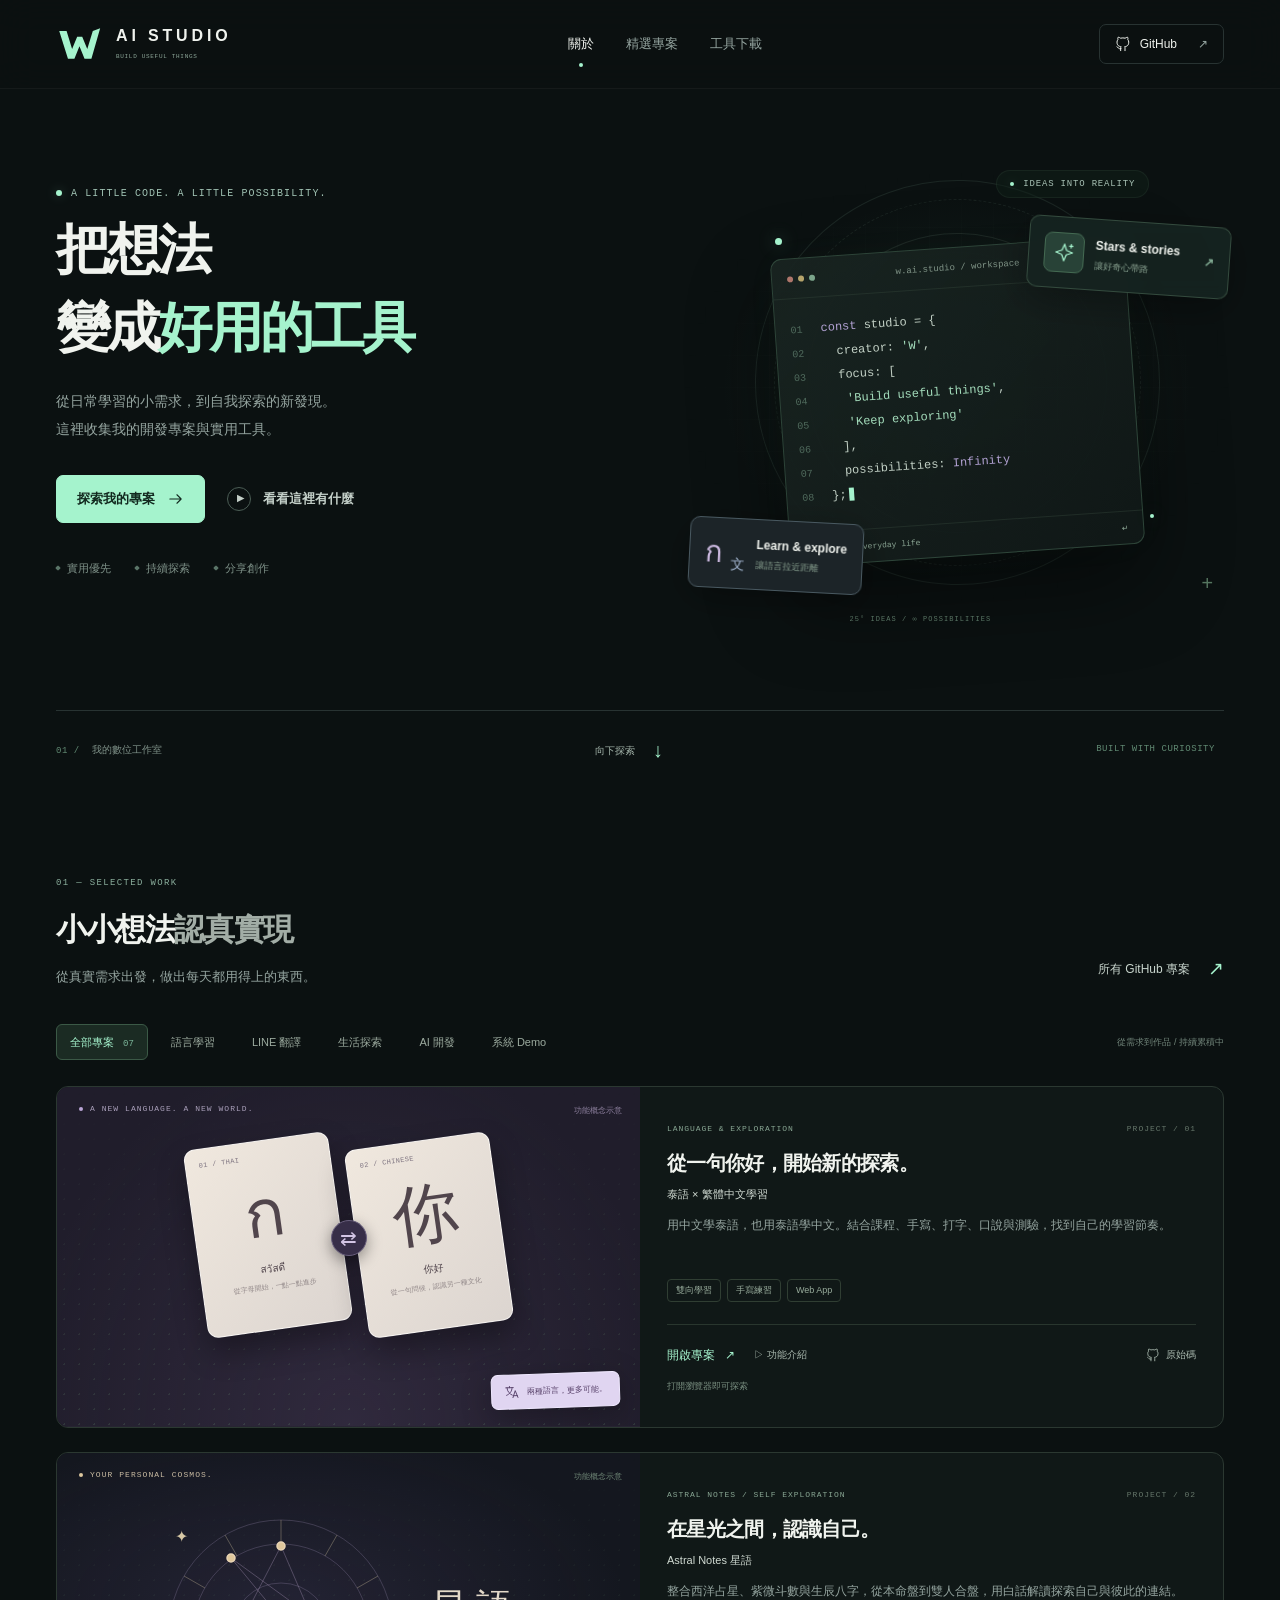
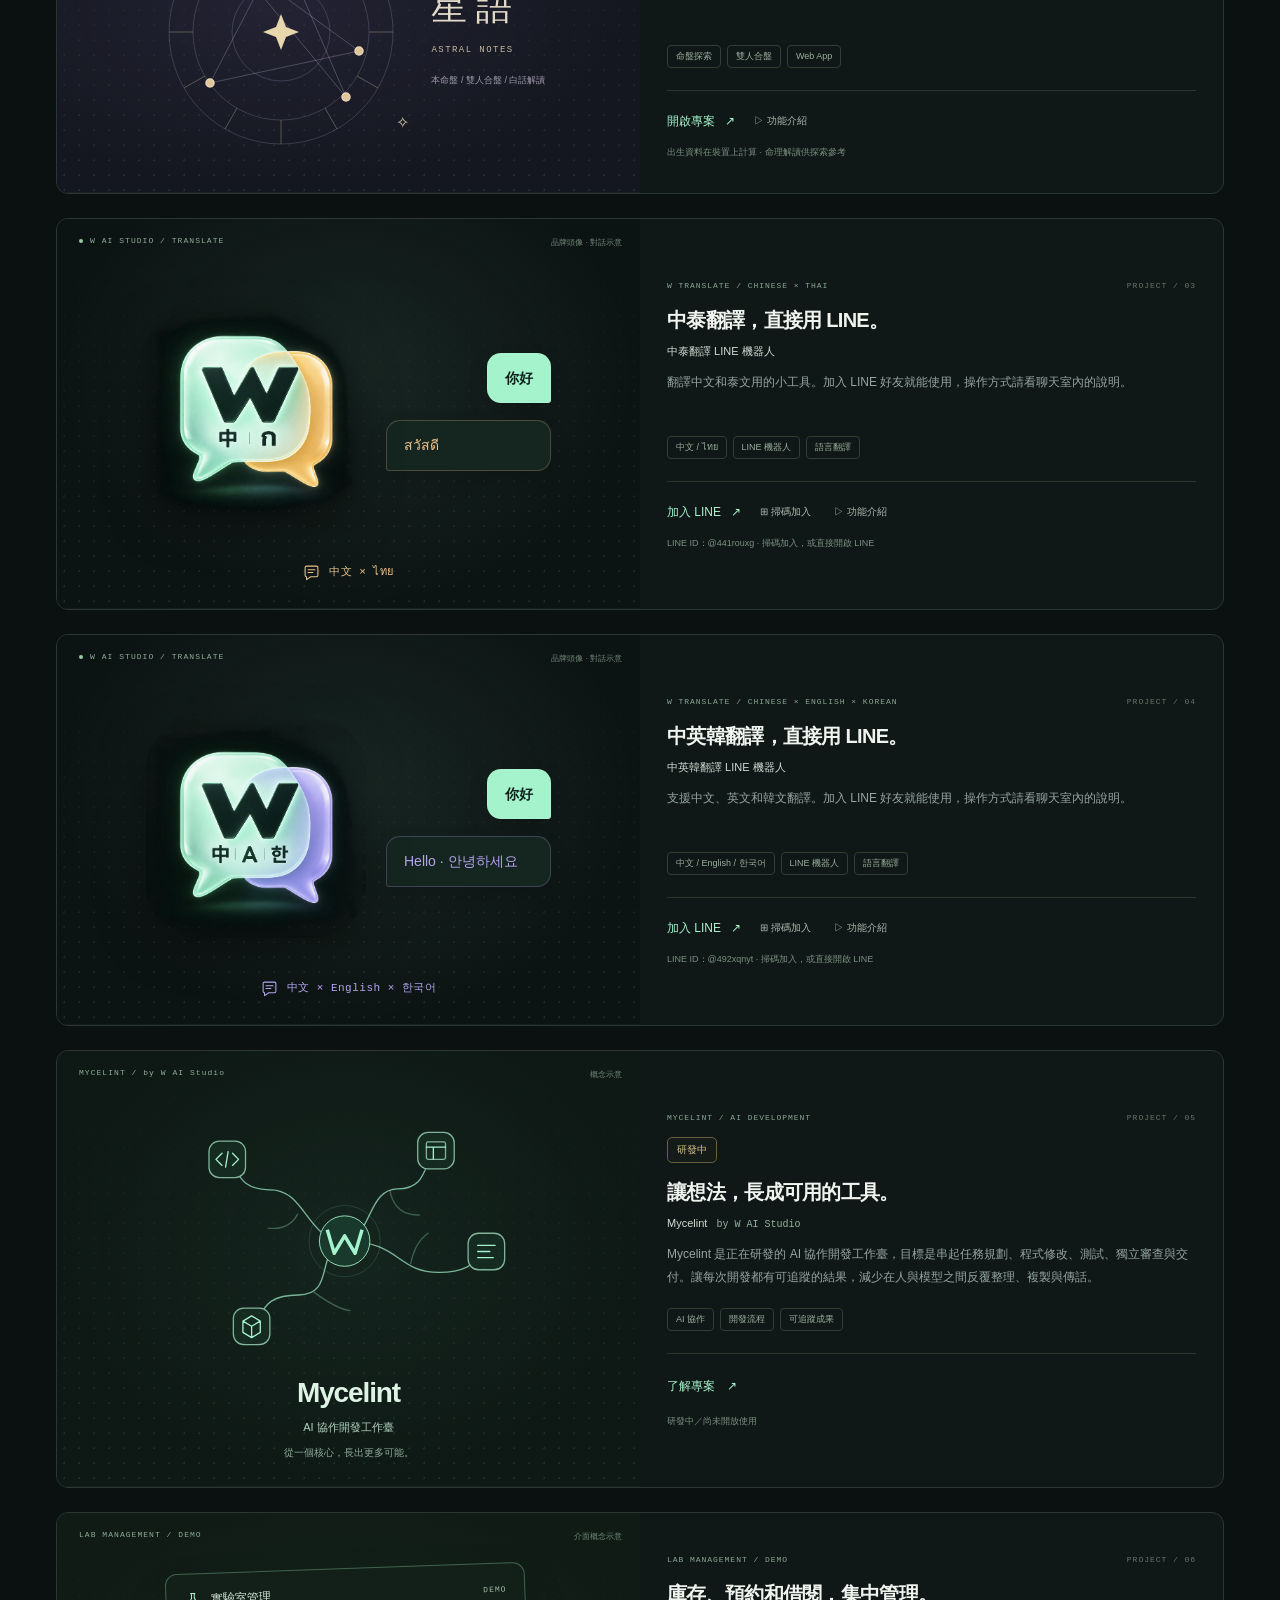
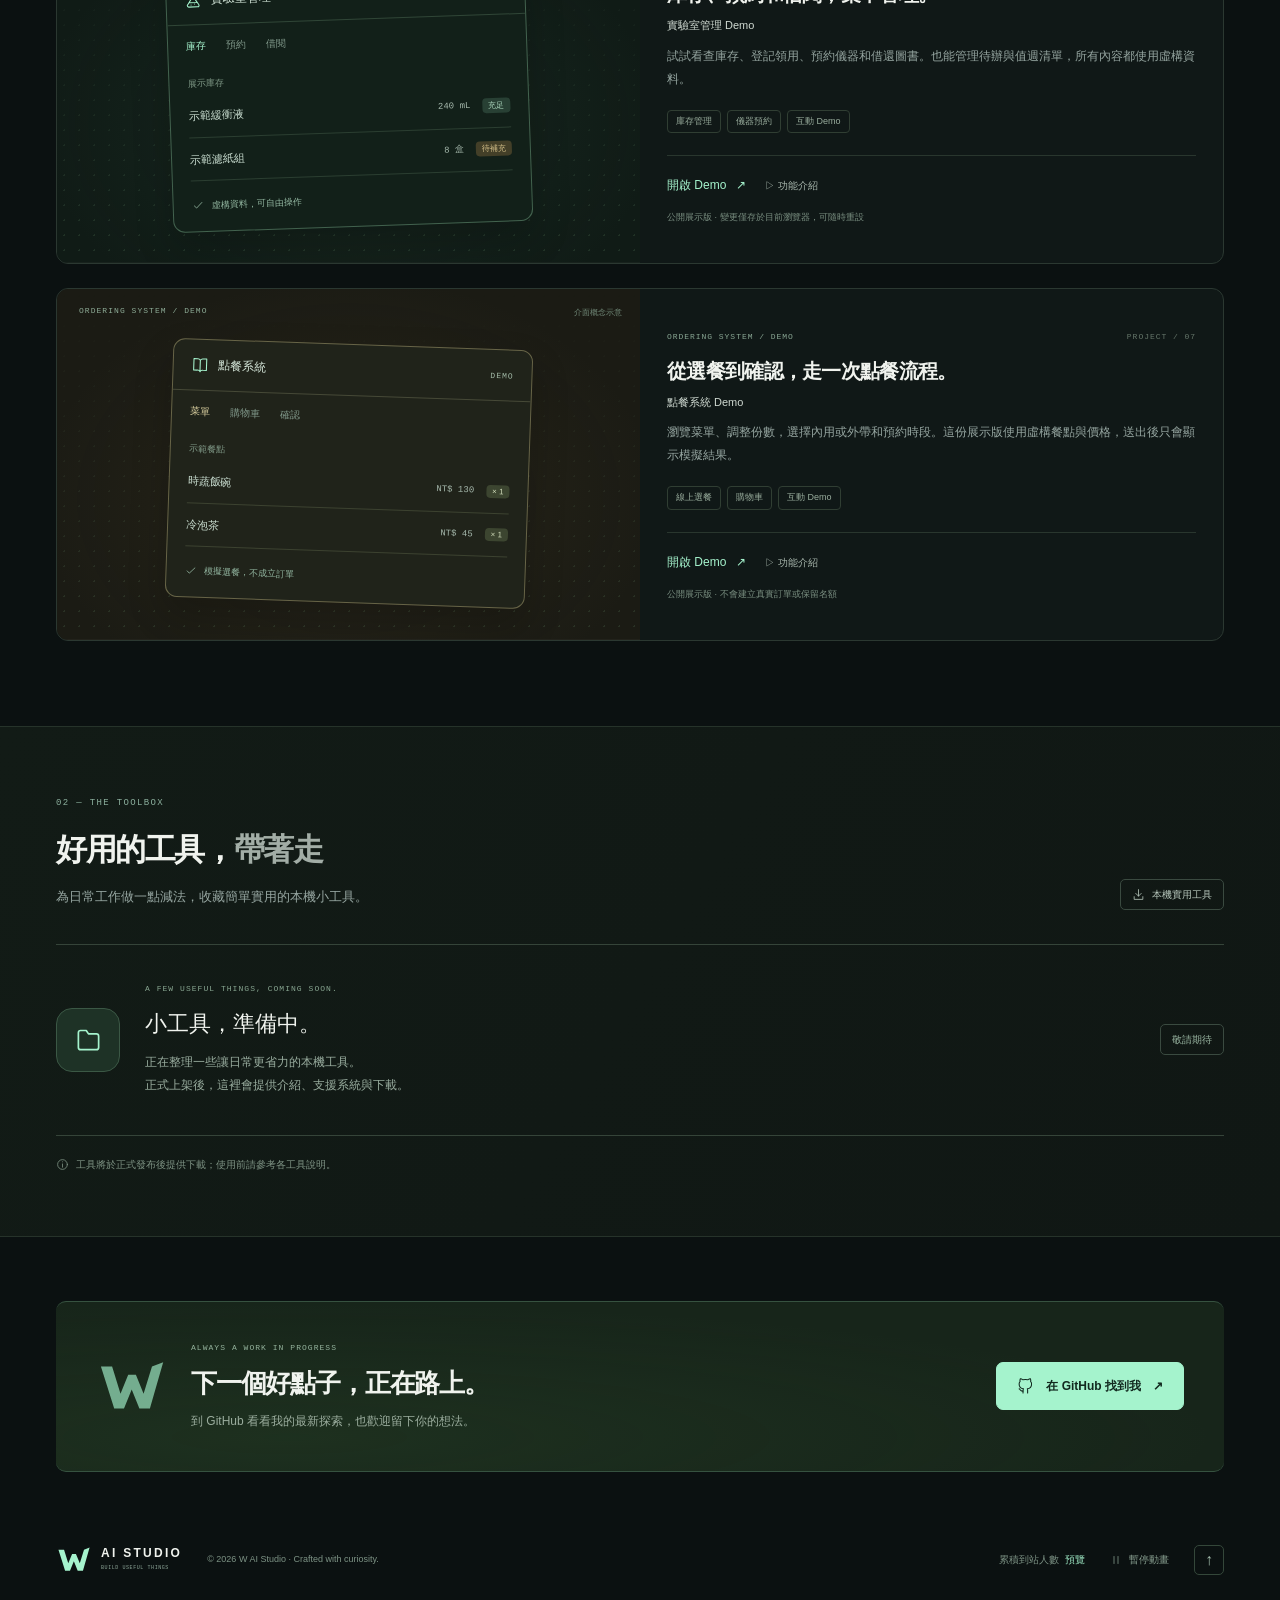
==== commit 18ee0efa: "Allow homepage title punctuation to be omitted" ====
--- a/index.html
+++ b/index.html
@@ -34,7 +34,7 @@
     <section class="hero wrap" id="about" aria-labelledby="hero-title">
       <div class="hero-copy">
         <div class="eyebrow"><span class="status-dot"></span> <span data-copy="hero.eyebrow">A LITTLE CODE. A LITTLE POSSIBILITY.</span></div>
-        <h1 id="hero-title"><span data-copy="hero.titleLine1">把想法，</span><br><span data-copy="hero.titleLead">變成</span><span class="accent" data-copy="hero.titleAccent">好用的工具</span><span class="accent period" data-copy="hero.titleEnd">。</span></h1>
+        <h1 id="hero-title"><span data-copy="hero.titleLine1">把想法，</span><br><span data-copy="hero.titleLead">變成</span><span class="accent" data-copy="hero.titleAccent">好用的工具</span><span class="accent period" data-copy="hero.titleEnd"></span></h1>
         <p class="hero-description"><span data-copy="hero.descriptionLine1">從日常學習的小需求，到自我探索的新發現。</span><br class="desktop-br"><span data-copy="hero.descriptionLine2">這裡收集我的開發專案與實用工具。</span></p>
         <div class="hero-actions"><a class="button button-primary" href="#projects"><span data-copy="hero.primaryButton">探索我的專案</span> <span data-icon="arrow"></span></a><button class="button button-quiet" data-demo="overview"><span class="play-small">▶</span> <span data-copy="hero.secondaryButton">看看這裡有什麼</span></button></div>
         <div class="hero-tags"><span><i></i> <span data-copy="hero.tags.0">實用優先</span></span><span><i></i> <span data-copy="hero.tags.1">持續探索</span></span><span><i></i> <span data-copy="hero.tags.2">分享創作</span></span></div>
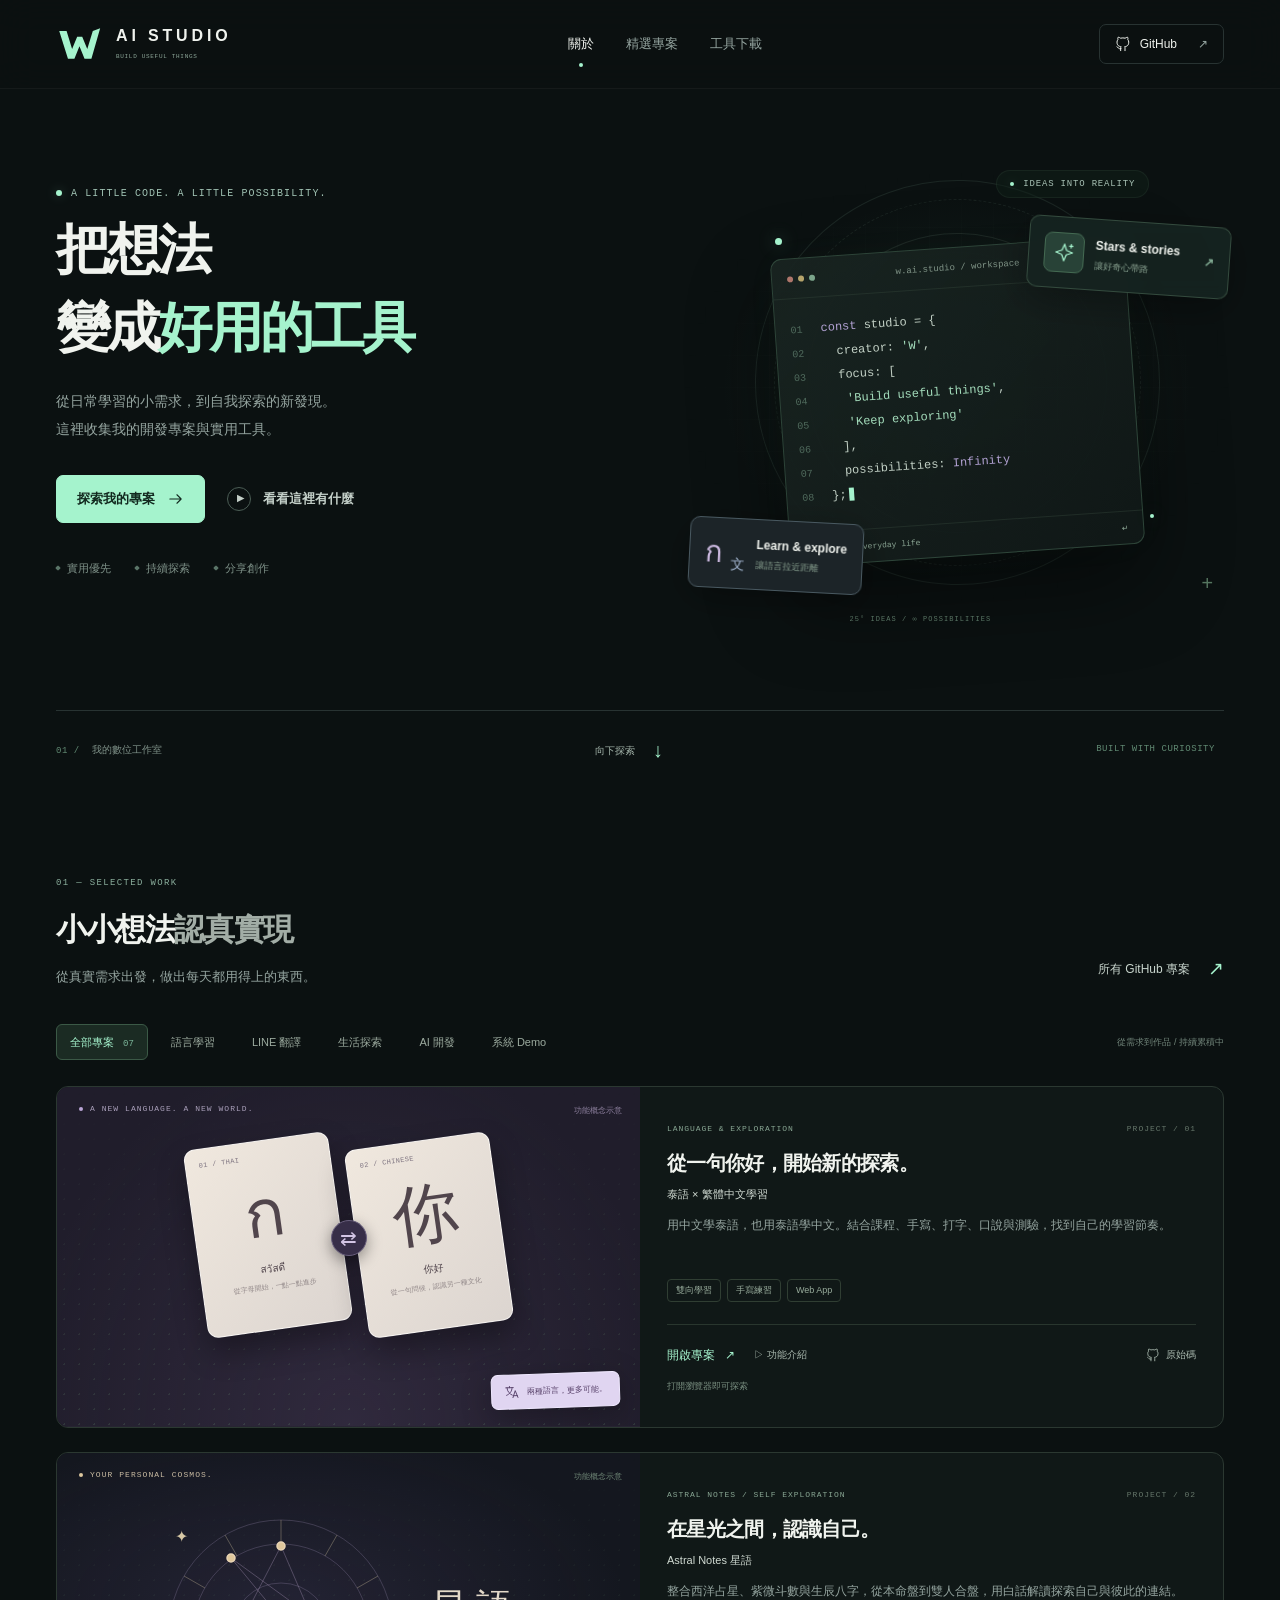
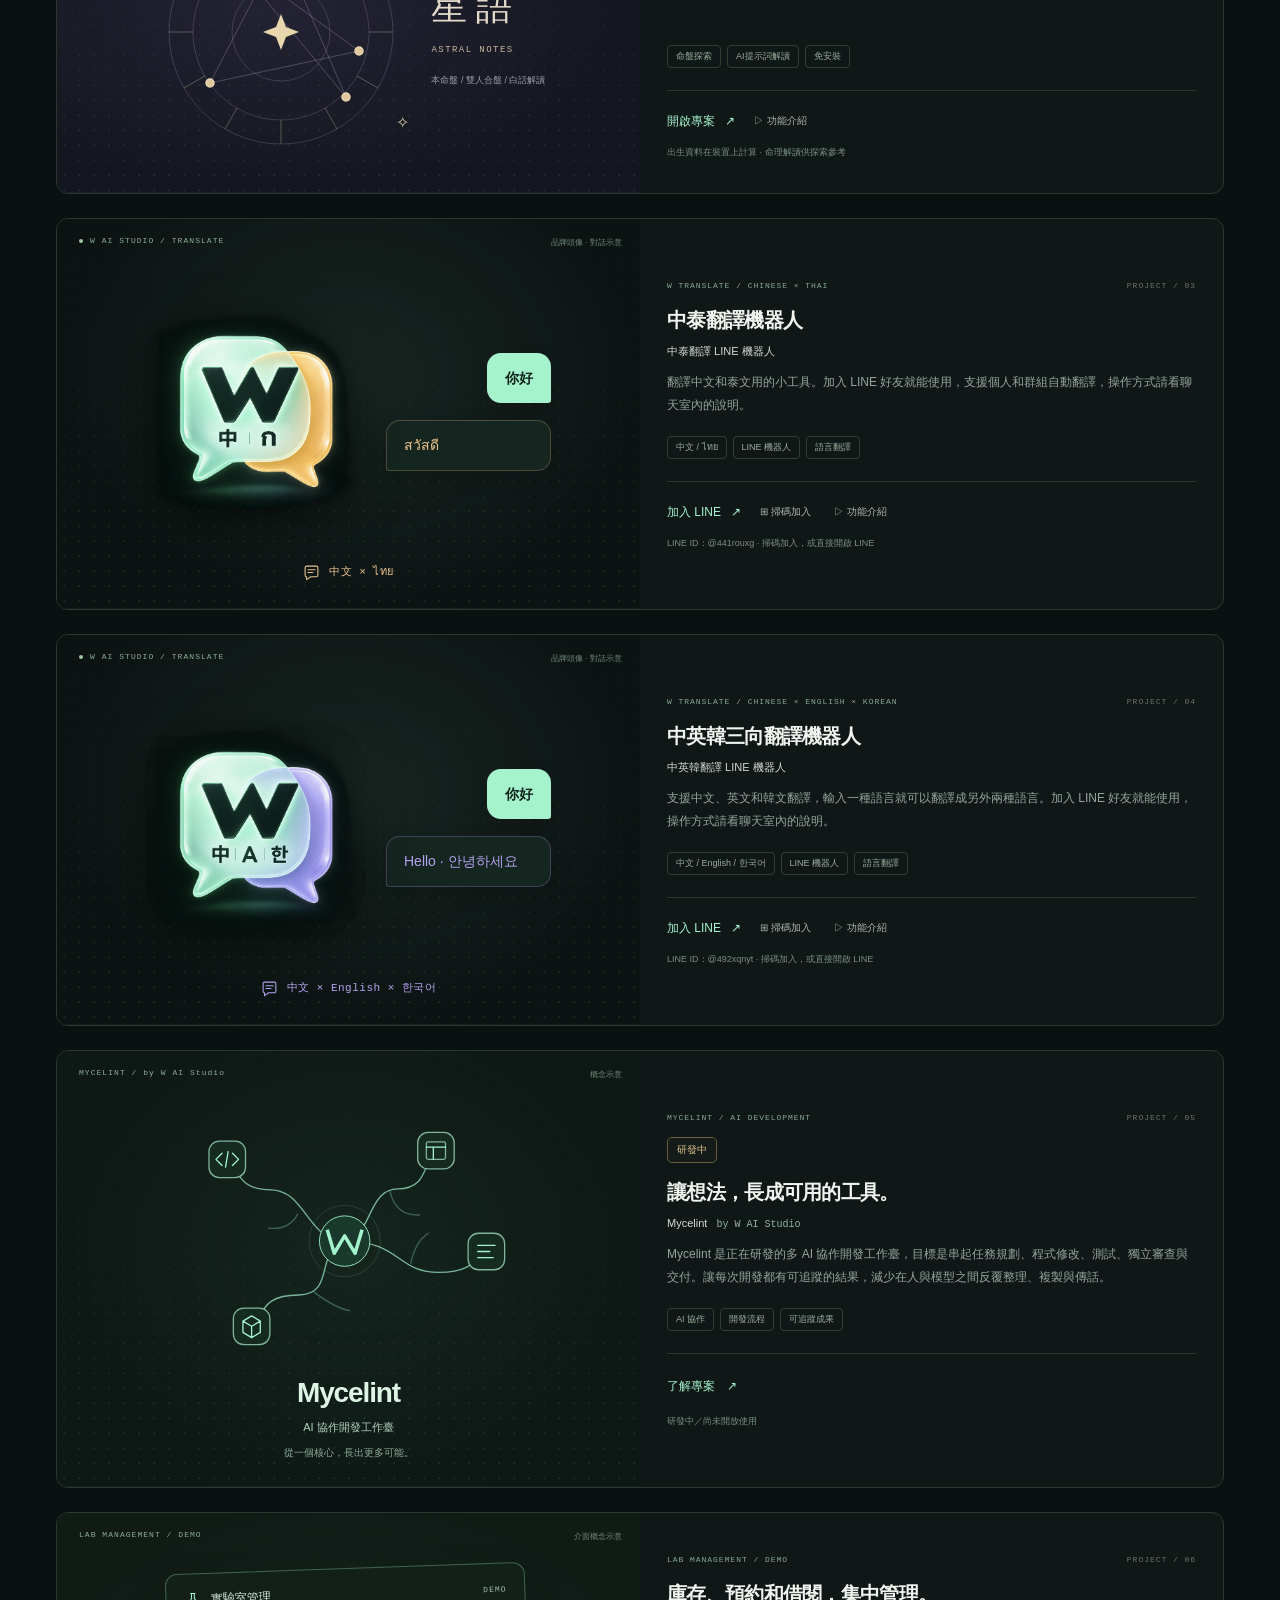
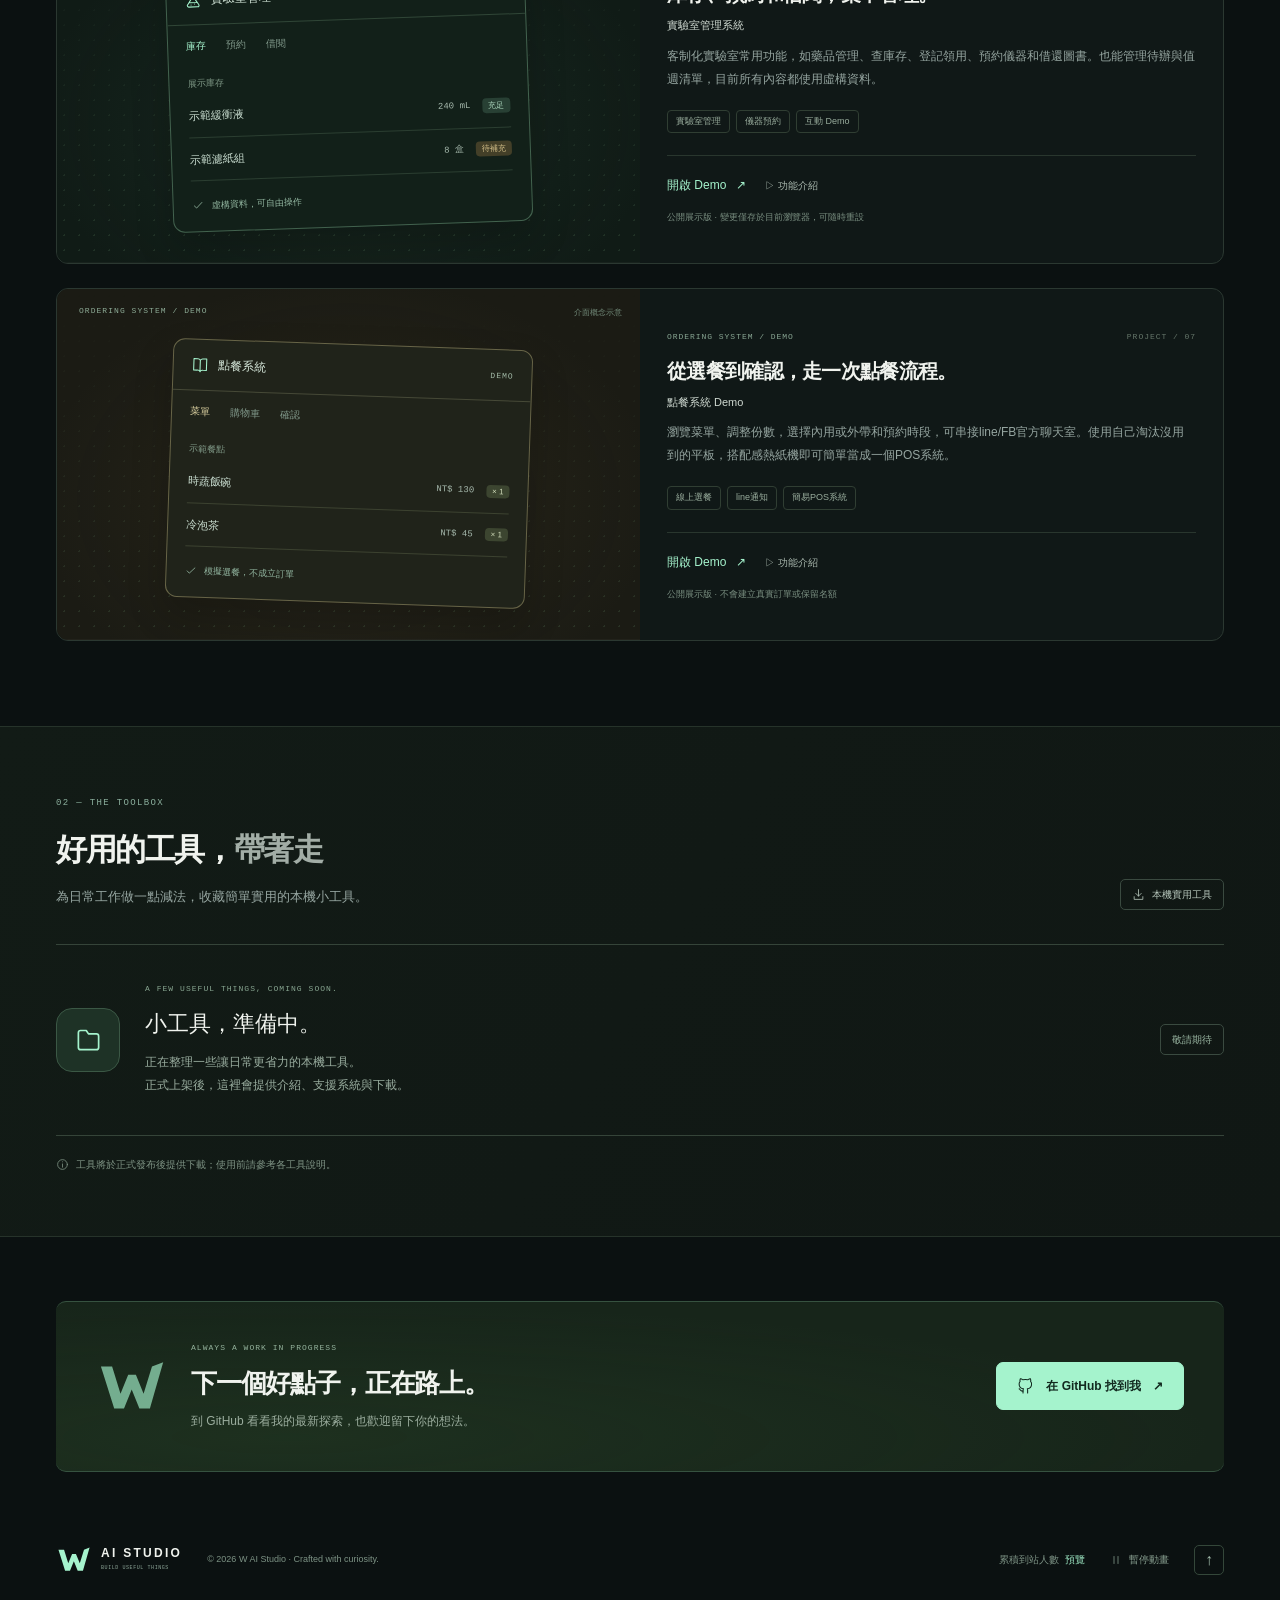
==== commit 886d7ac8: "Add draggable project card order in Pages CMS" ====
--- a/index.html
+++ b/index.html
@@ -16,7 +16,7 @@
   <script src="./assets/site-data.js?v=demos-1" defer></script>
   <script src="./assets/content.js?v=cms-1" defer></script>
   <script src="./assets/downloads.js" defer></script>
-  <script src="./assets/app.js?v=cms-1" defer></script>
+  <script src="./assets/app.js?v=project-order-1" defer></script>
   <script src="./assets/visitors.js" defer></script>
 </head>
 <body>
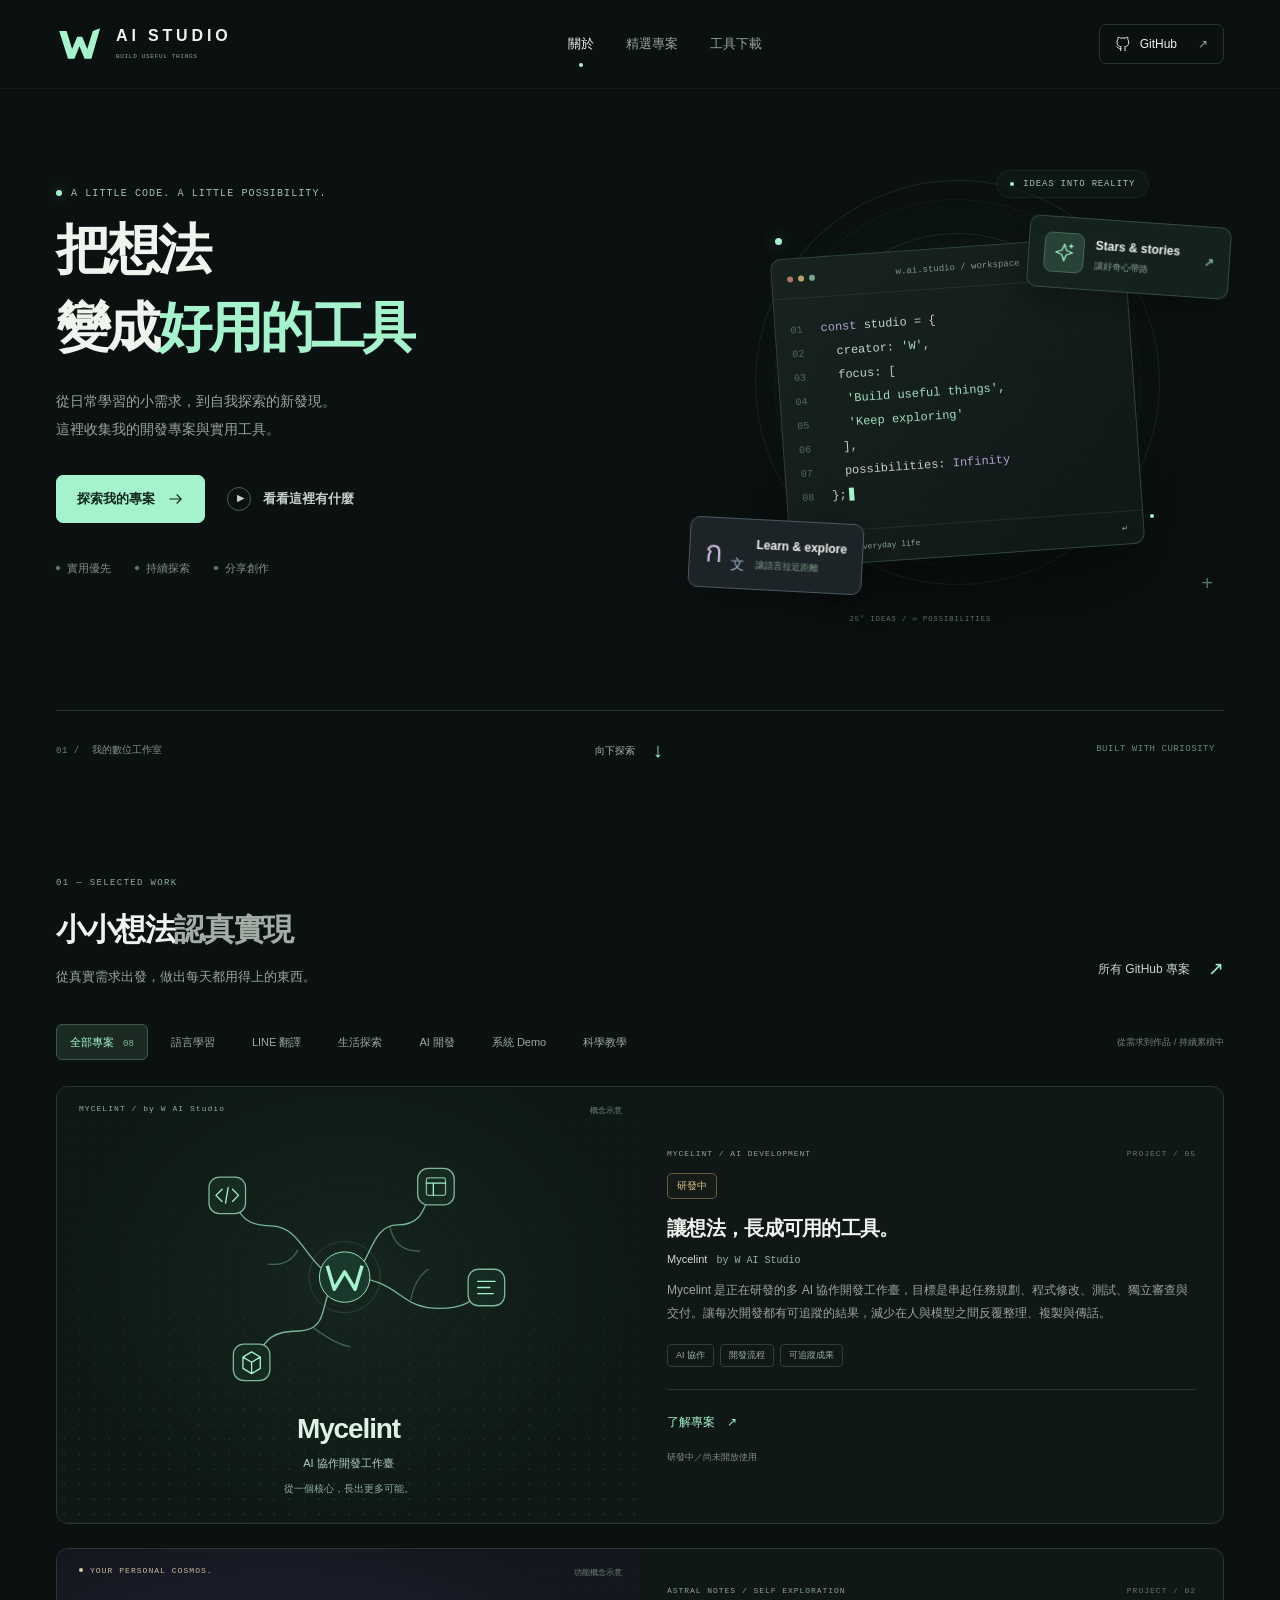
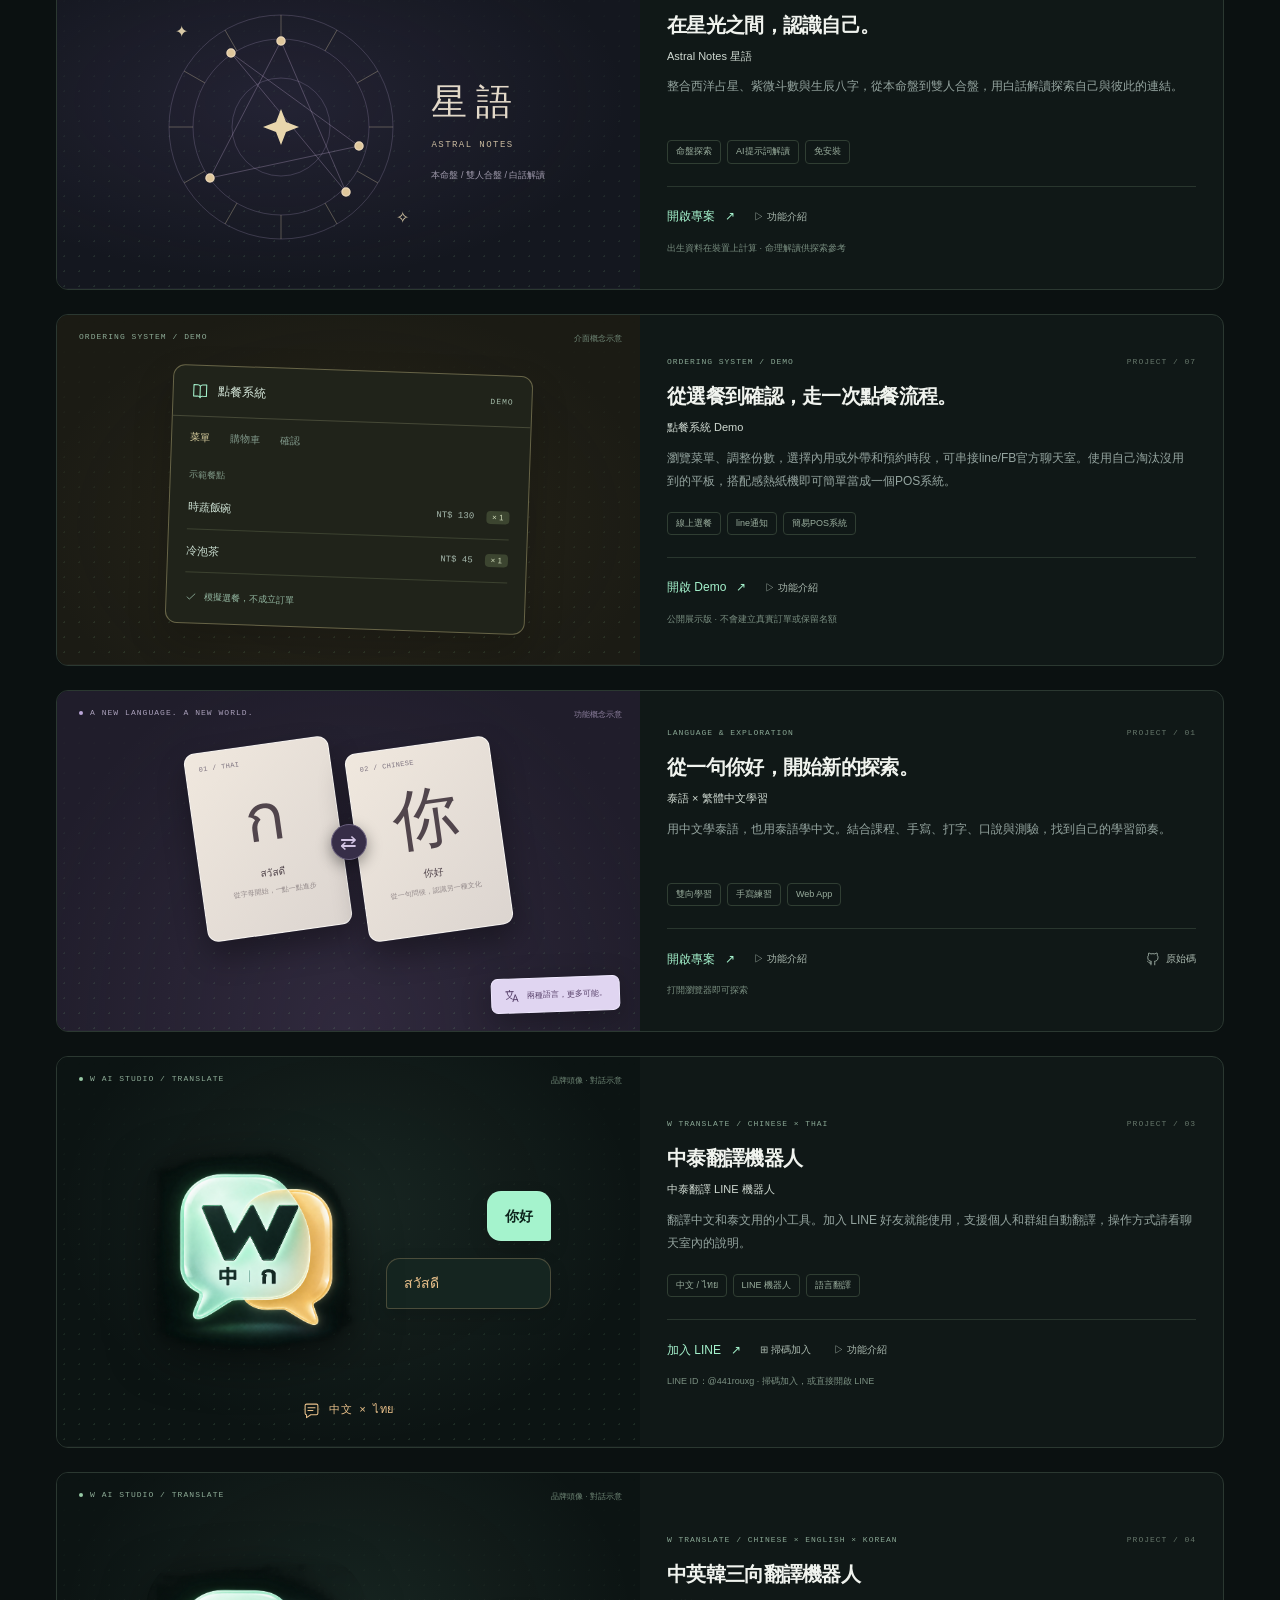
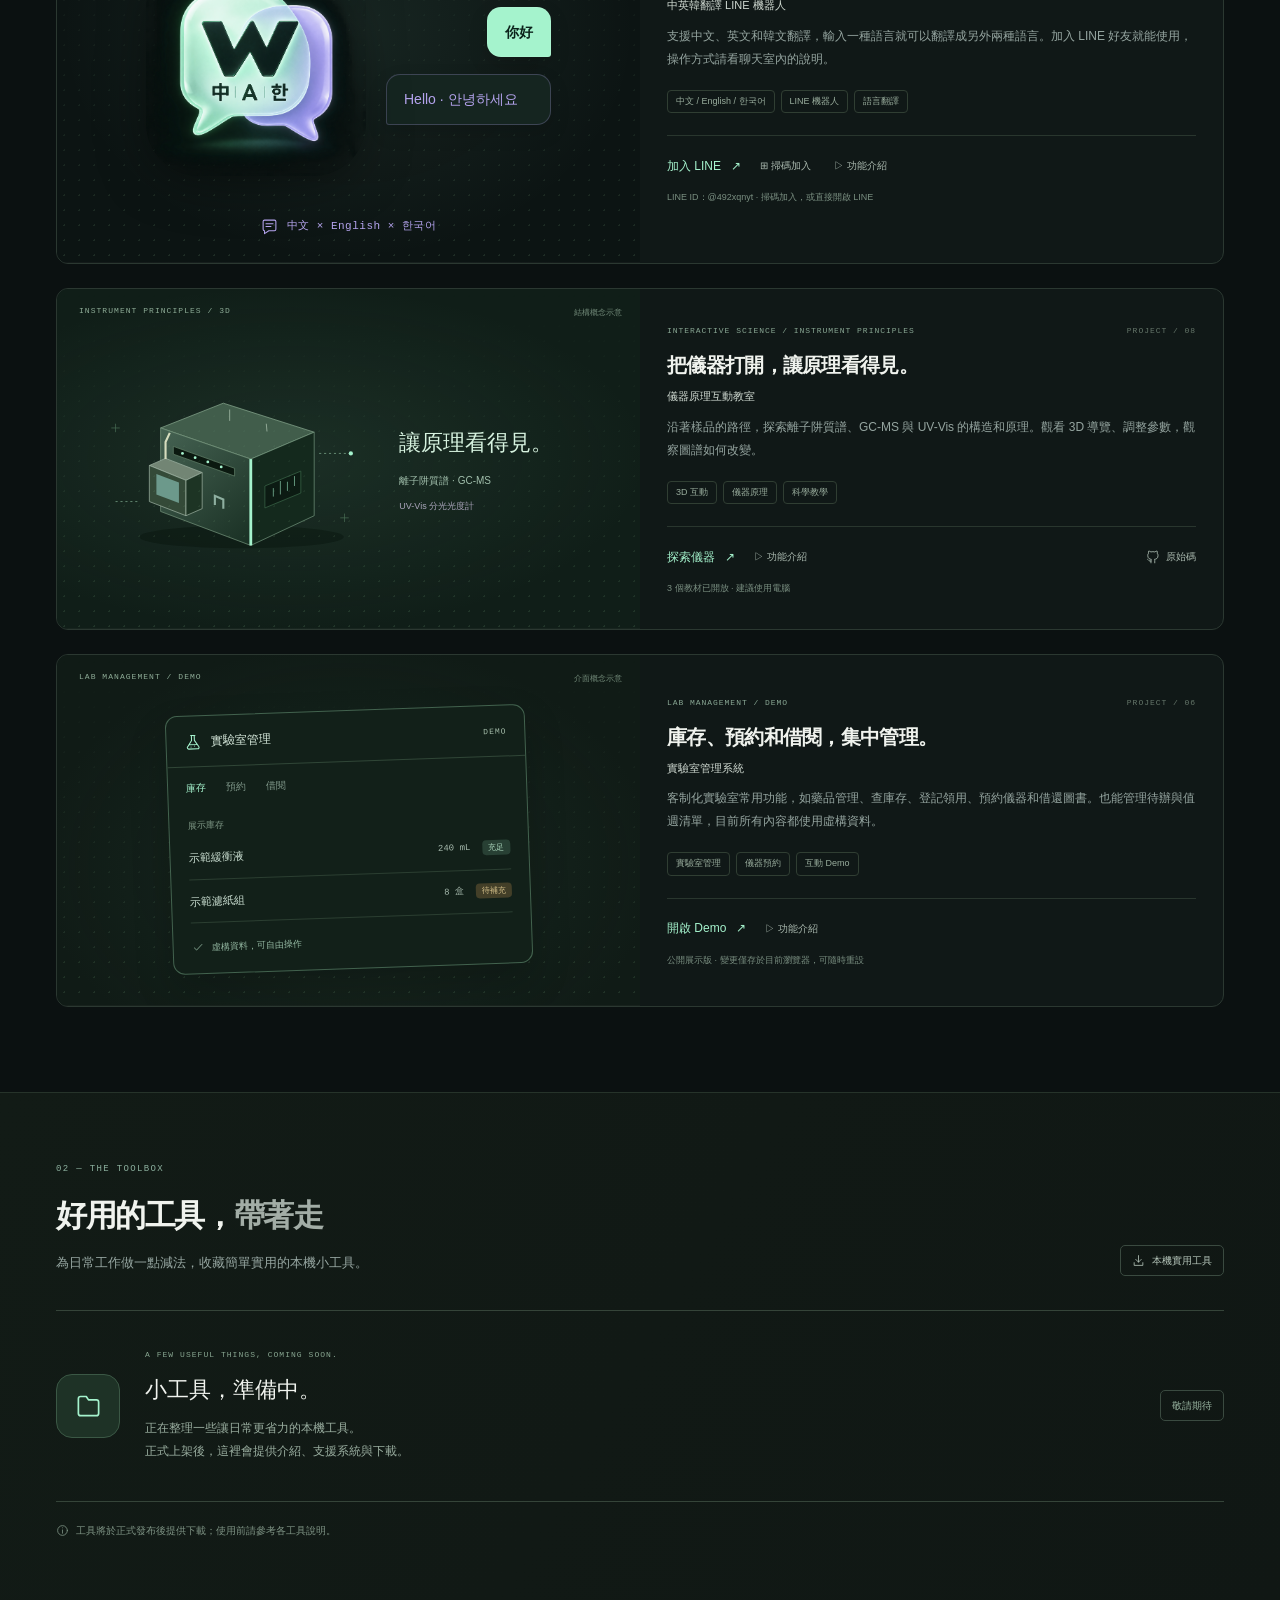
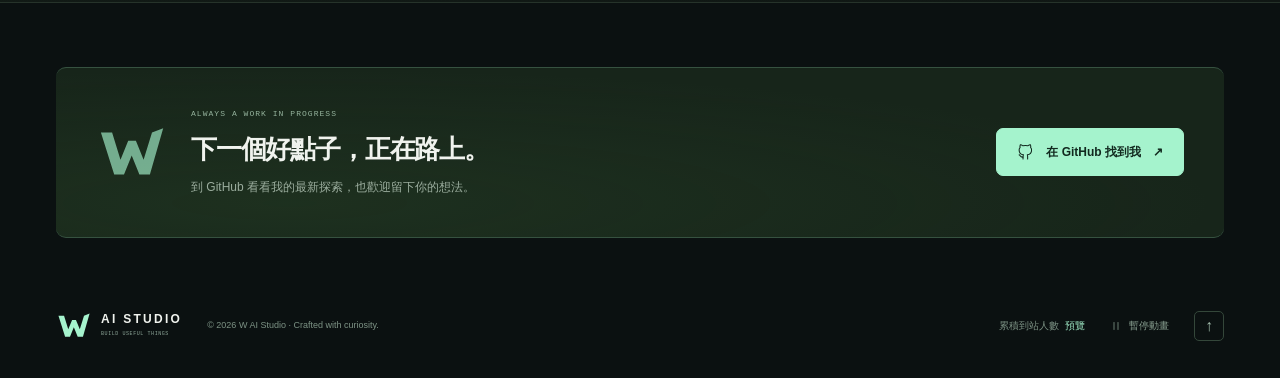
==== commit 64b8b3e0: "Connect instrument classroom and document project maintenance rules" ====
--- a/index.html
+++ b/index.html
@@ -1,72 +1,74 @@
-<!doctype html>
-<html lang="zh-Hant">
-<head>
-  <meta charset="UTF-8">
-  <meta name="viewport" content="width=device-width, initial-scale=1">
-  <meta name="theme-color" content="#0b1111">
-  <meta name="description" content="W AI Studio 數位工作室：探索語言學習、LINE 翻譯、星語、實驗室與點餐系統 Demo，以及 Mycelint AI 協作開發工作臺，介紹開發專案與實用工具。">
-  <meta property="og:title" content="W AI Studio — 把想法，變成好用的工具。">
-  <meta property="og:description" content="語言學習、LINE 翻譯、星語、實驗室與點餐系統 Demo，以及研發中的 Mycelint。查看專案介紹、使用連結與工具下載。">
-  <meta property="og:type" content="website">
-  <meta property="og:url" content="https://tung-beauregard.github.io/w-studio/">
-  <link rel="canonical" href="https://tung-beauregard.github.io/w-studio/">
-  <title>W AI Studio — 把想法，變成好用的工具。</title>
-  <link rel="icon" href="./assets/favicon.svg" type="image/svg+xml">
+<!doctype html>
+<html lang="zh-Hant">
+<head>
+  <meta charset="UTF-8">
+  <meta name="viewport" content="width=device-width, initial-scale=1">
+  <meta name="theme-color" content="#0b1111">
+  <meta name="description" content="W AI Studio 數位工作室：探索語言學習、LINE 翻譯、星語、實驗室與點餐系統 Demo，以及 Mycelint AI 協作開發工作臺，介紹開發專案與實用工具。">
+  <meta property="og:title" content="W AI Studio — 把想法，變成好用的工具。">
+  <meta property="og:description" content="語言學習、LINE 翻譯、星語、實驗室與點餐系統 Demo，以及研發中的 Mycelint。查看專案介紹、使用連結與工具下載。">
+  <meta property="og:type" content="website">
+  <meta property="og:url" content="https://tung-beauregard.github.io/w-studio/">
+  <link rel="canonical" href="https://tung-beauregard.github.io/w-studio/">
+  <title>W AI Studio — 把想法，變成好用的工具。</title>
+  <link rel="icon" href="./assets/favicon.svg" type="image/svg+xml">
   <link rel="stylesheet" href="./assets/styles.css?v=cms-1">
   <script src="./assets/site-data.js?v=demos-1" defer></script>
   <script src="./assets/content.js?v=cms-1" defer></script>
-  <script src="./assets/downloads.js" defer></script>
-  <script src="./assets/app.js?v=project-order-1" defer></script>
-  <script src="./assets/visitors.js" defer></script>
-</head>
-<body>
-  <a class="skip-link" href="#main">跳到主要內容</a>
-  <header class="site-header">
-    <div class="header-inner wrap">
-      <a class="brand" href="#about" aria-label="W AI Studio 首頁"><span class="brand-emblem"><svg class="w-monogram" viewBox="0 0 100 100" fill="currentColor" aria-hidden="true"><path d="M7 22H23L35 61L46 34H57L68 61L80 22L96 16L77 82H62L51 55L40 82H26Z"/></svg></span><span class="brand-wordmark">AI STUDIO<small>BUILD USEFUL THINGS</small></span></a>
-      <nav class="main-nav" aria-label="主要導覽"><a class="active" href="#about" data-copy="nav.about">關於</a><a href="#projects" data-copy="nav.projects">精選專案</a><a href="#tools" data-copy="nav.tools">工具下載</a></nav>
-      <a class="header-github external" href="https://github.com/Tung-Beauregard" target="_blank" rel="noopener noreferrer"><span data-icon="github"></span><span>GitHub</span><span class="tiny-arrow">↗</span></a>
-      <button class="menu-button icon-button" aria-label="開啟選單" aria-expanded="false" aria-controls="mobile-nav"><span data-icon="menu"></span></button>
-    </div>
-    <nav id="mobile-nav" class="mobile-nav" aria-label="行動版導覽" hidden><a href="#about" data-copy="nav.about">關於</a><a href="#projects" data-copy="nav.projects">精選專案</a><a href="#tools" data-copy="nav.tools">工具下載</a></nav>
-  </header>
-  <main id="main">
-    <section class="hero wrap" id="about" aria-labelledby="hero-title">
-      <div class="hero-copy">
-        <div class="eyebrow"><span class="status-dot"></span> <span data-copy="hero.eyebrow">A LITTLE CODE. A LITTLE POSSIBILITY.</span></div>
-        <h1 id="hero-title"><span data-copy="hero.titleLine1">把想法，</span><br><span data-copy="hero.titleLead">變成</span><span class="accent" data-copy="hero.titleAccent">好用的工具</span><span class="accent period" data-copy="hero.titleEnd"></span></h1>
-        <p class="hero-description"><span data-copy="hero.descriptionLine1">從日常學習的小需求，到自我探索的新發現。</span><br class="desktop-br"><span data-copy="hero.descriptionLine2">這裡收集我的開發專案與實用工具。</span></p>
-        <div class="hero-actions"><a class="button button-primary" href="#projects"><span data-copy="hero.primaryButton">探索我的專案</span> <span data-icon="arrow"></span></a><button class="button button-quiet" data-demo="overview"><span class="play-small">▶</span> <span data-copy="hero.secondaryButton">看看這裡有什麼</span></button></div>
-        <div class="hero-tags"><span><i></i> <span data-copy="hero.tags.0">實用優先</span></span><span><i></i> <span data-copy="hero.tags.1">持續探索</span></span><span><i></i> <span data-copy="hero.tags.2">分享創作</span></span></div>
-      </div>
-      <div class="hero-art" aria-label="由程式、星空探索與語言學習組成的動態工作室示意圖" role="img">
-        <div class="art-grid"></div><div class="art-glow"></div>
-        <div class="orbit orbit-outer"></div><div class="orbit orbit-inner"></div>
-        <span class="orbit-point point-one"></span><span class="orbit-point point-two"></span>
-        <div class="floating-label label-top"><span class="status-dot"></span> IDEAS INTO REALITY</div>
-        <div class="code-window"><div class="window-bar"><span class="window-dots"><i></i><i></i><i></i></span><span>w.ai.studio / workspace</span><span>⌘</span></div><div class="window-code"><span class="code-line"><em>01</em><b>const</b> studio = {</span><span class="code-line"><em>02</em>&nbsp; creator: <strong>'W'</strong>,</span><span class="code-line"><em>03</em>&nbsp; focus: [</span><span class="code-line"><em>04</em>&nbsp;&nbsp; <strong>'Build useful things'</strong>,</span><span class="code-line"><em>05</em>&nbsp;&nbsp; <strong>'Keep exploring'</strong></span><span class="code-line"><em>06</em>&nbsp; ],</span><span class="code-line"><em>07</em>&nbsp; possibilities: <b>Infinity</b></span><span class="code-line"><em>08</em>};<i class="code-caret"></i></span></div><div class="window-footer"><span class="status-dot"></span> Made for everyday life<span>↵</span></div></div>
-        <div class="floating-tile tile-stars"><span data-icon="spark"></span><span>Stars & stories<small>讓好奇心帶路</small></span><i>↗</i></div>
-        <div class="floating-tile tile-language"><span class="language-mark">ก<span>文</span></span><span>Learn & explore<small>讓語言拉近距離</small></span></div>
-        <span class="art-coordinate">25° IDEAS / ∞ POSSIBILITIES</span><span class="art-cross">+</span>
-      </div>
-      <div class="hero-bottom"><span><span class="mono">01 /</span> <span data-copy="hero.studioLabel">我的數位工作室</span></span><a href="#projects"><span data-copy="hero.exploreLabel">向下探索</span> <span>↓</span></a><span class="mono hero-signature">BUILT WITH CURIOSITY</span></div>
-    </section>
-    <section class="section wrap" id="projects" aria-labelledby="projects-title">
-      <div class="section-heading"><div><p class="eyebrow section-kicker" data-copy="projectSection.eyebrow">01 — SELECTED WORK</p><h2 id="projects-title"><span data-copy="projectSection.titleLead">小小想法，</span><span data-copy="projectSection.titleAccent">認真實現。</span></h2><p class="section-description" data-copy="projectSection.description">從真實需求出發，做出每天都用得上的東西。</p></div><a class="text-link" href="https://github.com/Tung-Beauregard?tab=repositories" target="_blank" rel="noopener noreferrer"><span data-copy="projectSection.allProjectsLabel">所有 GitHub 專案</span> <span>↗</span></a></div>
-      <div class="filter-row" role="group" aria-label="專案分類"><button class="filter-button active" data-filter="all" aria-pressed="true">全部專案 <span>07</span></button><button class="filter-button" data-filter="language" aria-pressed="false">語言學習</button><button class="filter-button" data-filter="translation" aria-pressed="false">LINE 翻譯</button><button class="filter-button" data-filter="exploration" aria-pressed="false">生活探索</button><button class="filter-button" data-filter="ai-development" aria-pressed="false">AI 開發</button><button class="filter-button" data-filter="systems" aria-pressed="false">系統 Demo</button><span class="filter-note" data-copy="projectSection.filterNote">從需求到作品 / 持續累積中</span></div>
-      <div class="project-grid" id="project-grid"></div>
-    </section>
-    <section class="tools-band" id="tools" aria-labelledby="tools-title"><div class="section wrap"><div class="section-heading"><div><p class="eyebrow section-kicker" data-copy="tools.eyebrow">02 — THE TOOLBOX</p><h2 id="tools-title"><span data-copy="tools.titleLead">好用的工具，</span><span data-copy="tools.titleAccent">帶著走。</span></h2><p class="section-description" data-copy="tools.description">為日常工作做一點減法，收藏簡單實用的本機小工具。</p></div><span class="outline-label"><span data-icon="download"></span> <span data-copy="tools.badge">本機實用工具</span></span></div><div class="tools-list" id="tools-list"></div><p class="download-note"><span data-icon="info"></span> <span data-copy="tools.note">工具將於正式發布後提供下載；使用前請參考各工具說明。</span></p></div></section>
-    <section class="closing wrap"><div class="closing-mark" aria-hidden="true"><svg class="w-monogram" viewBox="0 0 100 100" fill="currentColor" aria-hidden="true"><path d="M7 22H23L35 61L46 34H57L68 61L80 22L96 16L77 82H62L51 55L40 82H26Z"/></svg></div><div><p class="eyebrow" data-copy="closing.eyebrow">ALWAYS A WORK IN PROGRESS</p><h2 data-copy="closing.title">下一個好點子，正在路上。</h2><p data-copy="closing.description">到 GitHub 看看我的最新探索，也歡迎留下你的想法。</p></div><a class="button button-primary" href="https://github.com/Tung-Beauregard" target="_blank" rel="noopener noreferrer"><span data-icon="github"></span> <span data-copy="closing.button">在 GitHub 找到我</span> <span>↗</span></a></section>
-  </main>
-  <footer class="wrap site-footer"><a class="brand footer-brand" href="#about" aria-label="W AI Studio 首頁"><span class="brand-emblem"><svg class="w-monogram" viewBox="0 0 100 100" fill="currentColor" aria-hidden="true"><path d="M7 22H23L35 61L46 34H57L68 61L80 22L96 16L77 82H62L51 55L40 82H26Z"/></svg></span><span class="brand-wordmark">AI STUDIO<small>BUILD USEFUL THINGS</small></span></a><div class="footer-meta"><span class="copyright">© <span id="year">2026</span> <span data-copy="footer.copyright">W AI Studio · Crafted with curiosity.</span></span><span class="visitor-counter" id="visitor-counter" aria-live="polite" aria-atomic="true" title="啟用後開始累積的估算訪客數。"><span>累積到站人數</span><strong id="visitor-count-value">—</strong><span id="visitor-count-unit" hidden>人</span></span></div><button id="motion-toggle" class="subtle-button" aria-pressed="false"><span data-icon="pause"></span> 暫停動畫</button><a href="#about" class="back-top" aria-label="回到頂端">↑</a></footer>
-  <dialog id="demo-dialog" class="demo-dialog" aria-labelledby="demo-title"><div class="dialog-header"><span class="eyebrow">A CLOSER LOOK</span><button class="icon-button close-dialog" aria-label="關閉介紹"><span data-icon="close"></span></button></div><div class="demo-layout"><div class="demo-stage" id="demo-stage"></div><div class="demo-copy"><span class="outline-label">功能概念動畫</span><h2 id="demo-title"></h2><p id="demo-description"></p><ol class="demo-steps" id="demo-steps"></ol><div class="demo-controls"><button id="demo-play" class="button button-outline"><span data-icon="pause"></span> 暫停</button><a id="demo-visit" class="button button-primary" target="_blank" rel="noopener noreferrer">前往網站 ↗</a></div><p class="demo-disclaimer">畫面為功能示意，實際介面以專案網站為準。</p></div></div></dialog>
+  <script src="./assets/downloads.js" defer></script>
+  <script src="./assets/app.js?v=project-visibility-1" defer></script>
+  <script src="./assets/visitors.js" defer></script>
+</head>
+<body>
+  <a class="skip-link" href="#main">跳到主要內容</a>
+  <header class="site-header">
+    <div class="header-inner wrap">
+      <a class="brand" href="#about" aria-label="W AI Studio 首頁"><span class="brand-emblem"><svg class="w-monogram" viewBox="0 0 100 100" fill="currentColor" aria-hidden="true"><path d="M7 22H23L35 61L46 34H57L68 61L80 22L96 16L77 82H62L51 55L40 82H26Z"/></svg></span><span class="brand-wordmark">AI STUDIO<small>BUILD USEFUL THINGS</small></span></a>
+      <nav class="main-nav" aria-label="主要導覽"><a class="active" href="#about" data-copy="nav.about">關於</a><a href="#projects" data-copy="nav.projects">精選專案</a><a href="#tools" data-copy="nav.tools">工具下載</a></nav>
+      <a class="header-github external" href="https://github.com/Tung-Beauregard" target="_blank" rel="noopener noreferrer"><span data-icon="github"></span><span>GitHub</span><span class="tiny-arrow">↗</span></a>
+      <button class="menu-button icon-button" aria-label="開啟選單" aria-expanded="false" aria-controls="mobile-nav"><span data-icon="menu"></span></button>
+    </div>
+    <nav id="mobile-nav" class="mobile-nav" aria-label="行動版導覽" hidden><a href="#about" data-copy="nav.about">關於</a><a href="#projects" data-copy="nav.projects">精選專案</a><a href="#tools" data-copy="nav.tools">工具下載</a></nav>
+  </header>
+  <main id="main">
+    <section class="hero wrap" id="about" aria-labelledby="hero-title">
+      <div class="hero-copy">
+        <div class="eyebrow"><span class="status-dot"></span> <span data-copy="hero.eyebrow">A LITTLE CODE. A LITTLE POSSIBILITY.</span></div>
+        <h1 id="hero-title"><span data-copy="hero.titleLine1">把想法，</span><br><span data-copy="hero.titleLead">變成</span><span class="accent" data-copy="hero.titleAccent">好用的工具</span><span class="accent period" data-copy="hero.titleEnd"></span></h1>
+        <p class="hero-description"><span data-copy="hero.descriptionLine1">從日常學習的小需求，到自我探索的新發現。</span><br class="desktop-br"><span data-copy="hero.descriptionLine2">這裡收集我的開發專案與實用工具。</span></p>
+        <div class="hero-actions"><a class="button button-primary" href="#projects"><span data-copy="hero.primaryButton">探索我的專案</span> <span data-icon="arrow"></span></a><button class="button button-quiet" data-demo="overview"><span class="play-small">▶</span> <span data-copy="hero.secondaryButton">看看這裡有什麼</span></button></div>
+        <div class="hero-tags"><span><i></i> <span data-copy="hero.tags.0">實用優先</span></span><span><i></i> <span data-copy="hero.tags.1">持續探索</span></span><span><i></i> <span data-copy="hero.tags.2">分享創作</span></span></div>
+      </div>
+      <div class="hero-art" aria-label="由程式、星空探索與語言學習組成的動態工作室示意圖" role="img">
+        <div class="art-grid"></div><div class="art-glow"></div>
+        <div class="orbit orbit-outer"></div><div class="orbit orbit-inner"></div>
+        <span class="orbit-point point-one"></span><span class="orbit-point point-two"></span>
+        <div class="floating-label label-top"><span class="status-dot"></span> IDEAS INTO REALITY</div>
+        <div class="code-window"><div class="window-bar"><span class="window-dots"><i></i><i></i><i></i></span><span>w.ai.studio / workspace</span><span>⌘</span></div><div class="window-code"><span class="code-line"><em>01</em><b>const</b> studio = {</span><span class="code-line"><em>02</em>&nbsp; creator: <strong>'W'</strong>,</span><span class="code-line"><em>03</em>&nbsp; focus: [</span><span class="code-line"><em>04</em>&nbsp;&nbsp; <strong>'Build useful things'</strong>,</span><span class="code-line"><em>05</em>&nbsp;&nbsp; <strong>'Keep exploring'</strong></span><span class="code-line"><em>06</em>&nbsp; ],</span><span class="code-line"><em>07</em>&nbsp; possibilities: <b>Infinity</b></span><span class="code-line"><em>08</em>};<i class="code-caret"></i></span></div><div class="window-footer"><span class="status-dot"></span> Made for everyday life<span>↵</span></div></div>
+        <div class="floating-tile tile-stars"><span data-icon="spark"></span><span>Stars & stories<small>讓好奇心帶路</small></span><i>↗</i></div>
+        <div class="floating-tile tile-language"><span class="language-mark">ก<span>文</span></span><span>Learn & explore<small>讓語言拉近距離</small></span></div>
+        <span class="art-coordinate">25° IDEAS / ∞ POSSIBILITIES</span><span class="art-cross">+</span>
+      </div>
+      <div class="hero-bottom"><span><span class="mono">01 /</span> <span data-copy="hero.studioLabel">我的數位工作室</span></span><a href="#projects"><span data-copy="hero.exploreLabel">向下探索</span> <span>↓</span></a><span class="mono hero-signature">BUILT WITH CURIOSITY</span></div>
+    </section>
+    <section class="section wrap" id="projects" aria-labelledby="projects-title">
+      <div class="section-heading"><div><p class="eyebrow section-kicker" data-copy="projectSection.eyebrow">01 — SELECTED WORK</p><h2 id="projects-title"><span data-copy="projectSection.titleLead">小小想法，</span><span data-copy="projectSection.titleAccent">認真實現。</span></h2><p class="section-description" data-copy="projectSection.description">從真實需求出發，做出每天都用得上的東西。</p></div><a class="text-link" href="https://github.com/Tung-Beauregard?tab=repositories" target="_blank" rel="noopener noreferrer"><span data-copy="projectSection.allProjectsLabel">所有 GitHub 專案</span> <span>↗</span></a></div>
+      <div class="filter-row" role="group" aria-label="專案分類"><button class="filter-button active" data-filter="all" aria-pressed="true">全部專案 <span>08</span></button><button class="filter-button" data-filter="language" aria-pressed="false">語言學習</button><button class="filter-button" data-filter="translation" aria-pressed="false">LINE 翻譯</button><button class="filter-button" data-filter="exploration" aria-pressed="false">生活探索</button><button class="filter-button" data-filter="ai-development" aria-pressed="false">AI 開發</button><button class="filter-button" data-filter="systems" aria-pressed="false">系統 Demo</button>
+          <button class="filter-button" data-filter="science" aria-pressed="false">科學教學</button><span class="filter-note" data-copy="projectSection.filterNote">從需求到作品 / 持續累積中</span></div>
+      <div class="project-grid" id="project-grid"></div>
+      <p class="section-description" id="project-empty" role="status" hidden></p>
+    </section>
+    <section class="tools-band" id="tools" aria-labelledby="tools-title"><div class="section wrap"><div class="section-heading"><div><p class="eyebrow section-kicker" data-copy="tools.eyebrow">02 — THE TOOLBOX</p><h2 id="tools-title"><span data-copy="tools.titleLead">好用的工具，</span><span data-copy="tools.titleAccent">帶著走。</span></h2><p class="section-description" data-copy="tools.description">為日常工作做一點減法，收藏簡單實用的本機小工具。</p></div><span class="outline-label"><span data-icon="download"></span> <span data-copy="tools.badge">本機實用工具</span></span></div><div class="tools-list" id="tools-list"></div><p class="download-note"><span data-icon="info"></span> <span data-copy="tools.note">工具將於正式發布後提供下載；使用前請參考各工具說明。</span></p></div></section>
+    <section class="closing wrap"><div class="closing-mark" aria-hidden="true"><svg class="w-monogram" viewBox="0 0 100 100" fill="currentColor" aria-hidden="true"><path d="M7 22H23L35 61L46 34H57L68 61L80 22L96 16L77 82H62L51 55L40 82H26Z"/></svg></div><div><p class="eyebrow" data-copy="closing.eyebrow">ALWAYS A WORK IN PROGRESS</p><h2 data-copy="closing.title">下一個好點子，正在路上。</h2><p data-copy="closing.description">到 GitHub 看看我的最新探索，也歡迎留下你的想法。</p></div><a class="button button-primary" href="https://github.com/Tung-Beauregard" target="_blank" rel="noopener noreferrer"><span data-icon="github"></span> <span data-copy="closing.button">在 GitHub 找到我</span> <span>↗</span></a></section>
+  </main>
+  <footer class="wrap site-footer"><a class="brand footer-brand" href="#about" aria-label="W AI Studio 首頁"><span class="brand-emblem"><svg class="w-monogram" viewBox="0 0 100 100" fill="currentColor" aria-hidden="true"><path d="M7 22H23L35 61L46 34H57L68 61L80 22L96 16L77 82H62L51 55L40 82H26Z"/></svg></span><span class="brand-wordmark">AI STUDIO<small>BUILD USEFUL THINGS</small></span></a><div class="footer-meta"><span class="copyright">© <span id="year">2026</span> <span data-copy="footer.copyright">W AI Studio · Crafted with curiosity.</span></span><span class="visitor-counter" id="visitor-counter" aria-live="polite" aria-atomic="true" title="啟用後開始累積的估算訪客數。"><span>累積到站人數</span><strong id="visitor-count-value">—</strong><span id="visitor-count-unit" hidden>人</span></span></div><button id="motion-toggle" class="subtle-button" aria-pressed="false"><span data-icon="pause"></span> 暫停動畫</button><a href="#about" class="back-top" aria-label="回到頂端">↑</a></footer>
+  <dialog id="demo-dialog" class="demo-dialog" aria-labelledby="demo-title"><div class="dialog-header"><span class="eyebrow">A CLOSER LOOK</span><button class="icon-button close-dialog" aria-label="關閉介紹"><span data-icon="close"></span></button></div><div class="demo-layout"><div class="demo-stage" id="demo-stage"></div><div class="demo-copy"><span class="outline-label">功能概念動畫</span><h2 id="demo-title"></h2><p id="demo-description"></p><ol class="demo-steps" id="demo-steps"></ol><div class="demo-controls"><button id="demo-play" class="button button-outline"><span data-icon="pause"></span> 暫停</button><a id="demo-visit" class="button button-primary" target="_blank" rel="noopener noreferrer">前往網站 ↗</a></div><p class="demo-disclaimer">畫面為功能示意，實際介面以專案網站為準。</p></div></div></dialog>
   <dialog id="project-detail-dialog" class="project-detail-dialog" aria-labelledby="project-detail-title" aria-describedby="project-detail-position">
     <div class="dialog-header"><span class="eyebrow">PROJECT / A CLOSER LOOK</span><button class="icon-button close-dialog" aria-label="關閉專案介紹"><span data-icon="close"></span></button></div>
     <div id="project-detail-body" class="project-detail-body"></div>
     <div class="project-detail-footer"><button class="button button-outline close-dialog">返回專案</button></div>
   </dialog>
-  <dialog id="line-qr-dialog" class="form-dialog line-qr-dialog" aria-labelledby="line-qr-title"><div class="dialog-header"><span class="eyebrow">SCAN TO CONNECT</span><button class="icon-button close-dialog" aria-label="關閉 QR Code"><span data-icon="close"></span></button></div><h2 id="line-qr-title">加入 LINE 翻譯機器人</h2><p class="line-qr-id" id="line-qr-id"></p><div class="line-qr-frame"><img id="line-qr-image" width="360" height="360" alt="LINE 官方加入好友 QR Code"></div><p class="line-qr-help">用手機開啟 LINE，掃描 QR Code 加入好友。<br>在手機上瀏覽？也可以直接點下方按鈕。</p><a id="line-qr-visit" class="button button-primary" target="_blank" rel="noopener noreferrer">直接加入 LINE ↗</a></dialog>
-  <noscript><div class="noscript-note">請啟用 JavaScript 以查看互動內容。你也可以直接<a href="https://github.com/Tung-Beauregard">前往我的 GitHub</a>。</div></noscript>
-</body>
-</html>
+  <dialog id="line-qr-dialog" class="form-dialog line-qr-dialog" aria-labelledby="line-qr-title"><div class="dialog-header"><span class="eyebrow">SCAN TO CONNECT</span><button class="icon-button close-dialog" aria-label="關閉 QR Code"><span data-icon="close"></span></button></div><h2 id="line-qr-title">加入 LINE 翻譯機器人</h2><p class="line-qr-id" id="line-qr-id"></p><div class="line-qr-frame"><img id="line-qr-image" width="360" height="360" alt="LINE 官方加入好友 QR Code"></div><p class="line-qr-help">用手機開啟 LINE，掃描 QR Code 加入好友。<br>在手機上瀏覽？也可以直接點下方按鈕。</p><a id="line-qr-visit" class="button button-primary" target="_blank" rel="noopener noreferrer">直接加入 LINE ↗</a></dialog>
+  <noscript><div class="noscript-note">請啟用 JavaScript 以查看互動內容。你也可以直接<a href="https://github.com/Tung-Beauregard">前往我的 GitHub</a>。</div></noscript>
+</body>
+</html>
--- a/assets/styles.css
+++ b/assets/styles.css
@@ -142,3 +142,8 @@
 .section-heading>div{min-width:0}
 .section-heading .text-link{white-space:normal}
 @media(max-width:700px){.section-heading{flex-wrap:wrap}.hero-bottom{gap:12px}}
+
+/* Instrument education entry shares the studio identity. */
+.project-visual.instrument-principles{display:flex;align-items:center;justify-content:center;background:radial-gradient(ellipse at 40% 50%,#62977924,transparent 72%),#101e18;padding:45px 24px 25px}.instrument-preview{display:flex;align-items:center;gap:8px;width:100%}.instrument-preview>img{width:58%;height:auto;min-width:0}.instrument-preview>div{display:flex;flex-direction:column;gap:10px}.instrument-preview strong{font-size:22px;color:#d7f3e0;font-weight:500}.instrument-preview span{font-size:10px;color:#a0beab}.instrument-preview small{font-size:9px;color:#aaa5bb}.project-visual.instrument-principles img{max-width:100%}
+@media(max-width:1050px){.instrument-preview{flex-direction:column;gap:0}.instrument-preview>img{width:75%;max-height:205px}.instrument-preview>div{align-items:center;gap:6px}.instrument-preview strong{font-size:21px}}
+@media(max-width:700px){.project-card-wide .project-visual.instrument-principles{height:340px;min-height:340px}.instrument-preview>img{max-height:210px}}
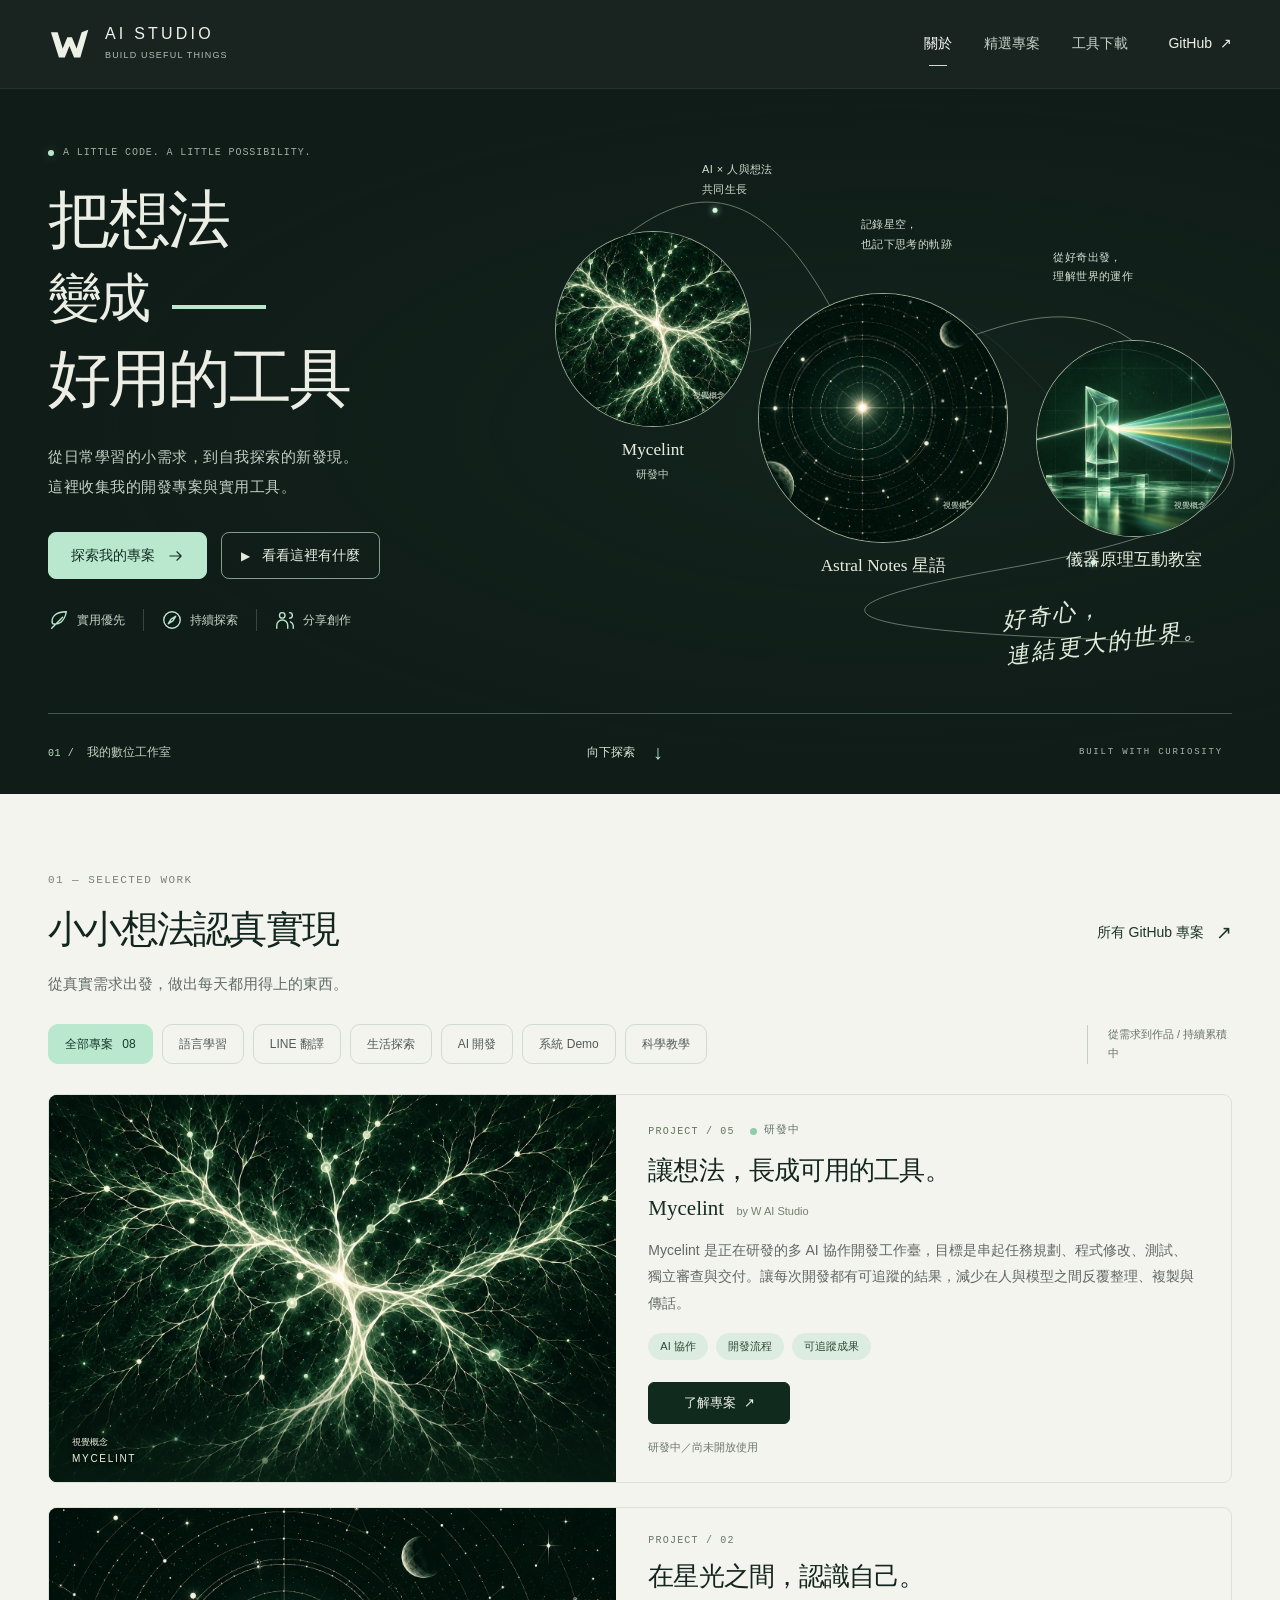
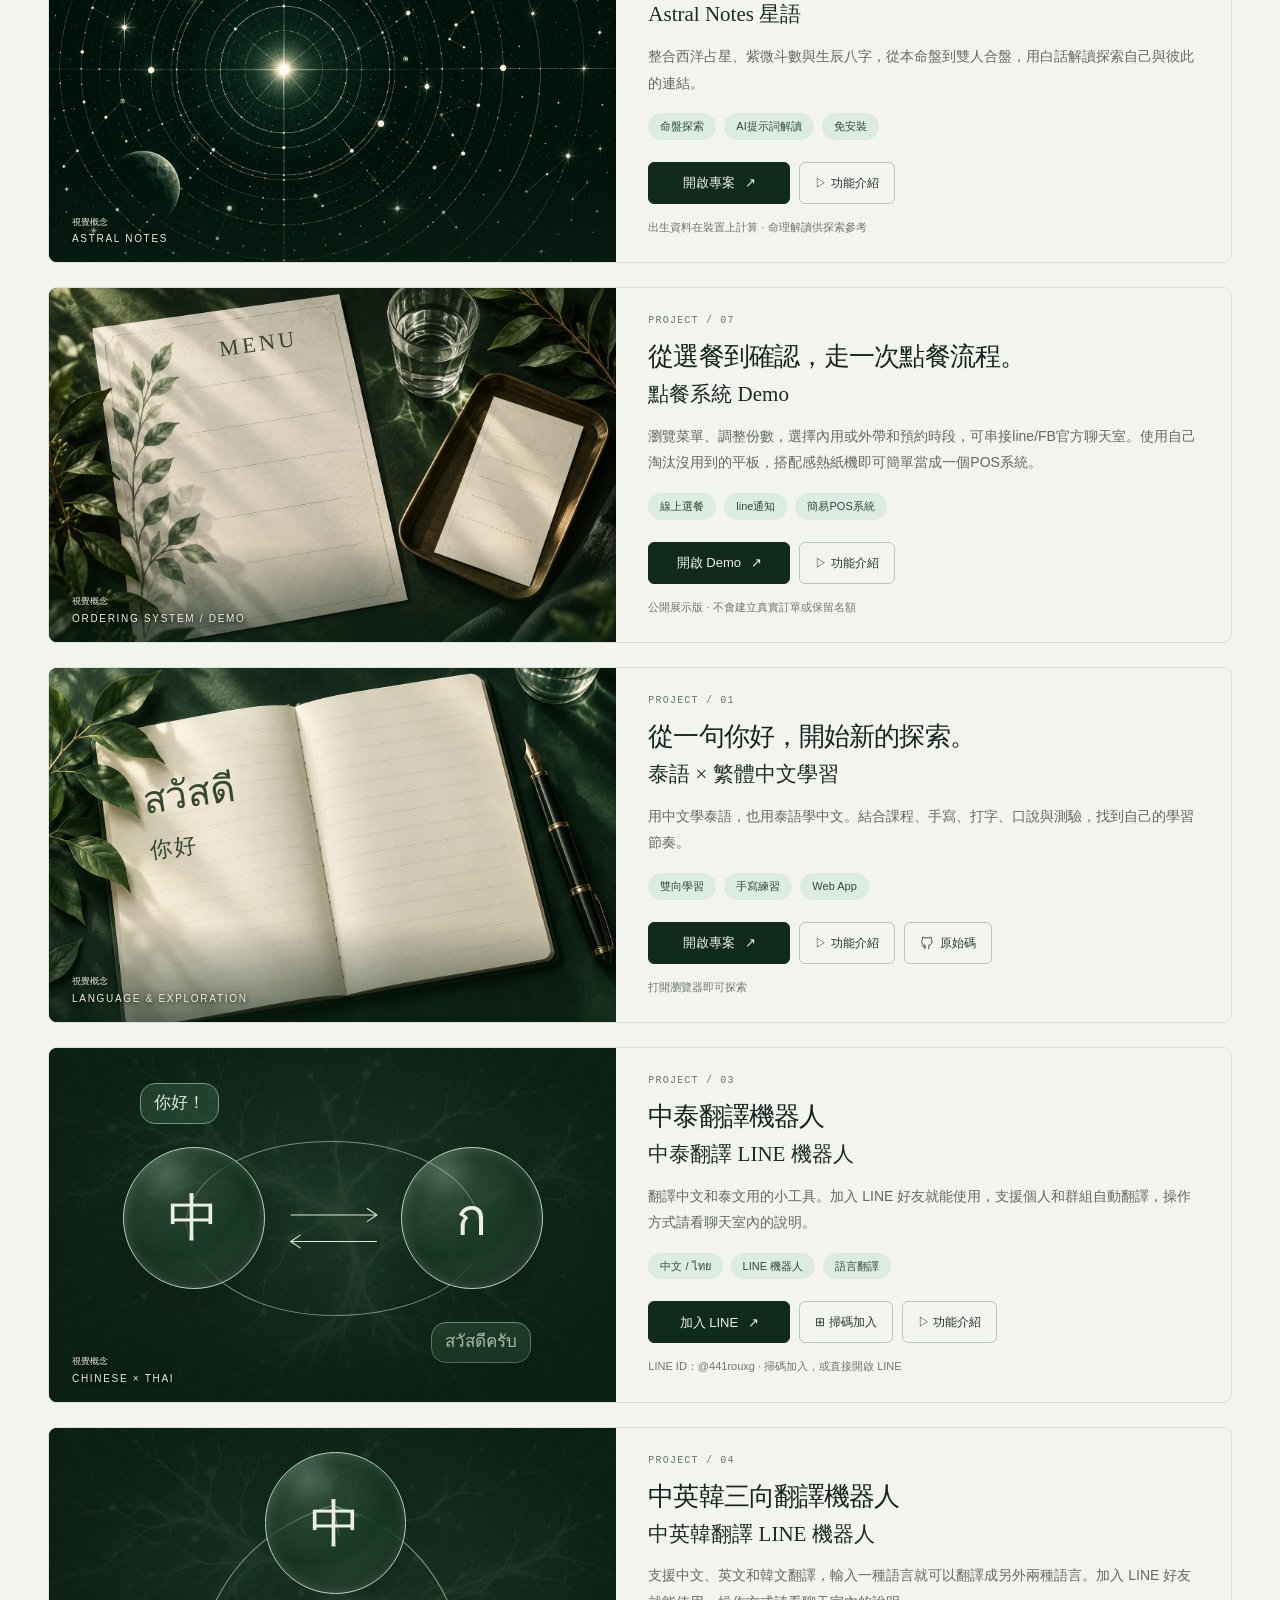
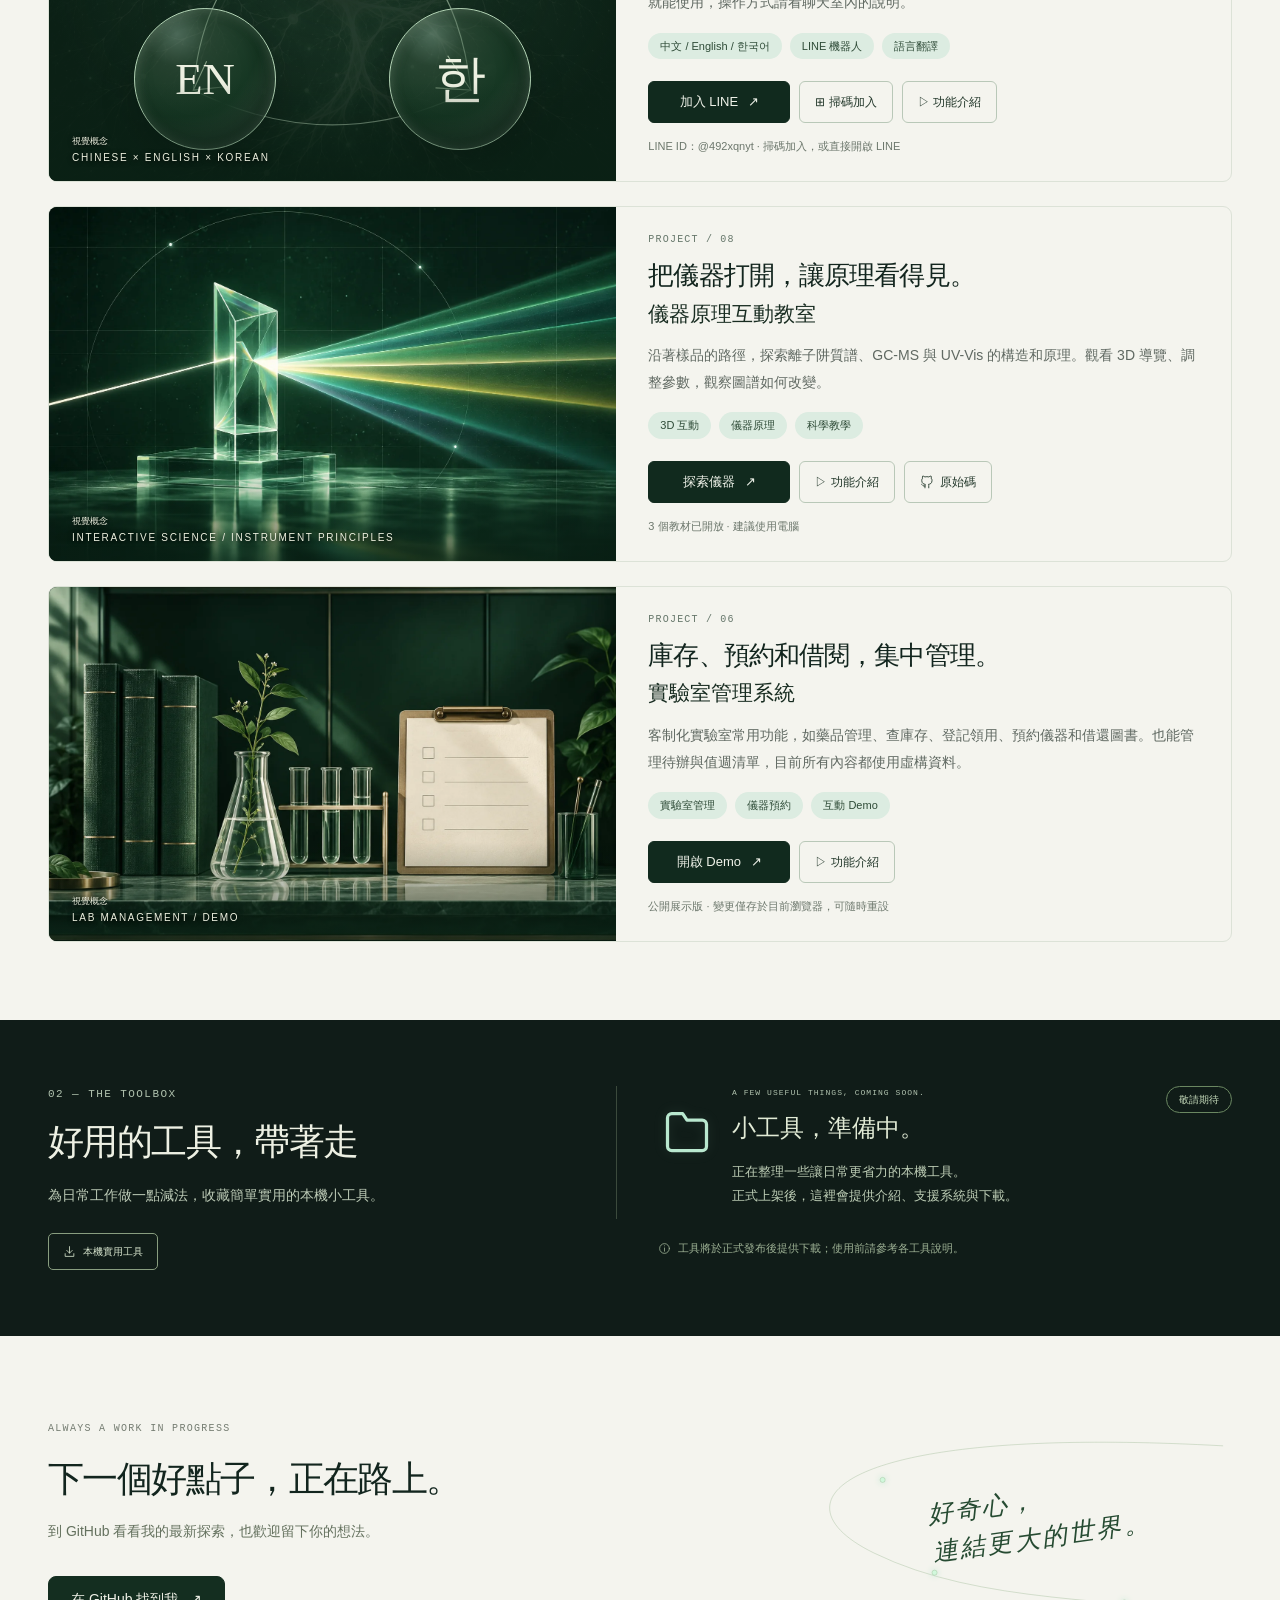
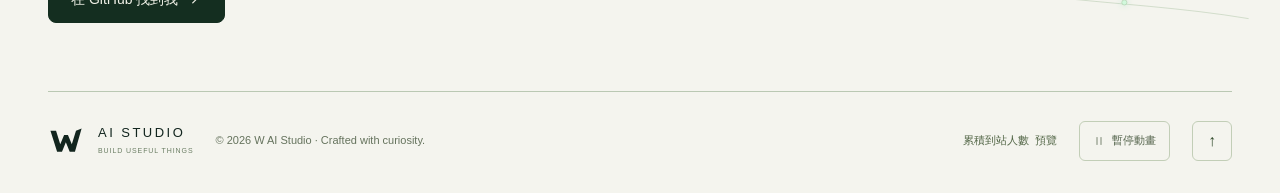
==== commit 22d12bfc: "Apply B exploration atlas design while preserving CMS and project features" ====
--- a/index.html
+++ b/index.html
@@ -3,7 +3,7 @@
 <head>
   <meta charset="UTF-8">
   <meta name="viewport" content="width=device-width, initial-scale=1">
-  <meta name="theme-color" content="#0b1111">
+  <meta name="theme-color" content="#101c18">
   <meta name="description" content="W AI Studio 數位工作室：探索語言學習、LINE 翻譯、星語、實驗室與點餐系統 Demo，以及 Mycelint AI 協作開發工作臺，介紹開發專案與實用工具。">
   <meta property="og:title" content="W AI Studio — 把想法，變成好用的工具。">
   <meta property="og:description" content="語言學習、LINE 翻譯、星語、實驗室與點餐系統 Demo，以及研發中的 Mycelint。查看專案介紹、使用連結與工具下載。">
@@ -12,14 +12,15 @@
   <link rel="canonical" href="https://tung-beauregard.github.io/w-studio/">
   <title>W AI Studio — 把想法，變成好用的工具。</title>
   <link rel="icon" href="./assets/favicon.svg" type="image/svg+xml">
-  <link rel="stylesheet" href="./assets/styles.css?v=cms-1">
+  <link rel="stylesheet" href="./assets/styles.css?v=visitors-2">
+  <link rel="stylesheet" href="./assets/atlas.css?v=b-atlas-1">
   <script src="./assets/site-data.js?v=demos-1" defer></script>
   <script src="./assets/content.js?v=cms-1" defer></script>
   <script src="./assets/downloads.js" defer></script>
-  <script src="./assets/app.js?v=project-visibility-1" defer></script>
-  <script src="./assets/visitors.js" defer></script>
+  <script src="./assets/app.js?v=b-atlas-1" defer></script>
+  <script src="./assets/visitors.js?v=visitors-3" defer></script>
 </head>
-<body>
+<body class="atlas-site">
   <a class="skip-link" href="#main">跳到主要內容</a>
   <header class="site-header">
     <div class="header-inner wrap">
@@ -31,26 +32,41 @@
     <nav id="mobile-nav" class="mobile-nav" aria-label="行動版導覽" hidden><a href="#about" data-copy="nav.about">關於</a><a href="#projects" data-copy="nav.projects">精選專案</a><a href="#tools" data-copy="nav.tools">工具下載</a></nav>
   </header>
   <main id="main">
+    <div class="hero-band">
     <section class="hero wrap" id="about" aria-labelledby="hero-title">
       <div class="hero-copy">
         <div class="eyebrow"><span class="status-dot"></span> <span data-copy="hero.eyebrow">A LITTLE CODE. A LITTLE POSSIBILITY.</span></div>
-        <h1 id="hero-title"><span data-copy="hero.titleLine1">把想法，</span><br><span data-copy="hero.titleLead">變成</span><span class="accent" data-copy="hero.titleAccent">好用的工具</span><span class="accent period" data-copy="hero.titleEnd"></span></h1>
+        <h1 id="hero-title"><span data-copy="hero.titleLine1">把想法</span><span class="hero-title-lead" data-copy="hero.titleLead">變成</span><span class="accent" data-copy="hero.titleAccent">好用的工具</span><span class="period" data-copy="hero.titleEnd"></span></h1>
         <p class="hero-description"><span data-copy="hero.descriptionLine1">從日常學習的小需求，到自我探索的新發現。</span><br class="desktop-br"><span data-copy="hero.descriptionLine2">這裡收集我的開發專案與實用工具。</span></p>
         <div class="hero-actions"><a class="button button-primary" href="#projects"><span data-copy="hero.primaryButton">探索我的專案</span> <span data-icon="arrow"></span></a><button class="button button-quiet" data-demo="overview"><span class="play-small">▶</span> <span data-copy="hero.secondaryButton">看看這裡有什麼</span></button></div>
-        <div class="hero-tags"><span><i></i> <span data-copy="hero.tags.0">實用優先</span></span><span><i></i> <span data-copy="hero.tags.1">持續探索</span></span><span><i></i> <span data-copy="hero.tags.2">分享創作</span></span></div>
+        <div class="hero-tags"><span><span data-icon="leaf"></span> <span data-copy="hero.tags.0">實用優先</span></span><span><span data-icon="compass"></span> <span data-copy="hero.tags.1">持續探索</span></span><span><span data-icon="people"></span> <span data-copy="hero.tags.2">分享創作</span></span></div>
       </div>
-      <div class="hero-art" aria-label="由程式、星空探索與語言學習組成的動態工作室示意圖" role="img">
-        <div class="art-grid"></div><div class="art-glow"></div>
-        <div class="orbit orbit-outer"></div><div class="orbit orbit-inner"></div>
-        <span class="orbit-point point-one"></span><span class="orbit-point point-two"></span>
-        <div class="floating-label label-top"><span class="status-dot"></span> IDEAS INTO REALITY</div>
-        <div class="code-window"><div class="window-bar"><span class="window-dots"><i></i><i></i><i></i></span><span>w.ai.studio / workspace</span><span>⌘</span></div><div class="window-code"><span class="code-line"><em>01</em><b>const</b> studio = {</span><span class="code-line"><em>02</em>&nbsp; creator: <strong>'W'</strong>,</span><span class="code-line"><em>03</em>&nbsp; focus: [</span><span class="code-line"><em>04</em>&nbsp;&nbsp; <strong>'Build useful things'</strong>,</span><span class="code-line"><em>05</em>&nbsp;&nbsp; <strong>'Keep exploring'</strong></span><span class="code-line"><em>06</em>&nbsp; ],</span><span class="code-line"><em>07</em>&nbsp; possibilities: <b>Infinity</b></span><span class="code-line"><em>08</em>};<i class="code-caret"></i></span></div><div class="window-footer"><span class="status-dot"></span> Made for everyday life<span>↵</span></div></div>
-        <div class="floating-tile tile-stars"><span data-icon="spark"></span><span>Stars & stories<small>讓好奇心帶路</small></span><i>↗</i></div>
-        <div class="floating-tile tile-language"><span class="language-mark">ก<span>文</span></span><span>Learn & explore<small>讓語言拉近距離</small></span></div>
-        <span class="art-coordinate">25° IDEAS / ∞ POSSIBILITIES</span><span class="art-cross">+</span>
+      <div class="hero-art atlas" role="img" aria-label="菌絲連結、星圖與光學棱鏡構成的探索圖譜">
+        <svg class="atlas-routes" viewBox="0 0 800 560" fill="none" aria-hidden="true">
+          <path class="atlas-route" d="M42 115C145 10 235 0 323 157S548 90 694 210S883 408 534 470S439 550 755 557"/>
+          <path class="atlas-route atlas-route-faint" d="M116 166C249 326 348 42 531 213S549 350 723 297"/>
+          <circle class="atlas-glint" cx="189" cy="47" r="3"/><circle class="atlas-glint glint-two" cx="333" cy="174" r="3"/><circle class="atlas-glint glint-three" cx="636" cy="463" r="3"/>
+        </svg>
+        <figure class="atlas-figure atlas-mycelint">
+          <p class="atlas-annotation">AI × 人與想法<br>共同生長</p>
+          <div class="atlas-orb"><img src="./assets/atlas/mycelint.webp" width="1536" height="1024" alt="" fetchpriority="high"><span>視覺概念</span></div>
+          <figcaption><span data-atlas-name="agent-hub">共同生長</span><small data-atlas-state="agent-hub"></small></figcaption>
+        </figure>
+        <figure class="atlas-figure atlas-astral">
+          <p class="atlas-annotation">記錄星空，<br>也記下思考的軌跡</p>
+          <div class="atlas-orb"><img src="./assets/atlas/astral.webp" width="1536" height="1024" alt="" fetchpriority="high"><span>視覺概念</span></div>
+          <figcaption><span data-atlas-name="astral">記錄星空</span></figcaption>
+        </figure>
+        <figure class="atlas-figure atlas-instrument">
+          <p class="atlas-annotation">從好奇出發，<br>理解世界的運作</p>
+          <div class="atlas-orb"><img src="./assets/atlas/instrument.webp" width="1536" height="1024" alt="" fetchpriority="high"><span>視覺概念</span></div>
+          <figcaption><span data-atlas-name="instrument-principles">探索原理</span></figcaption>
+        </figure>
+        <p class="atlas-signature">好奇心，<br>連結更大的世界。</p>
       </div>
       <div class="hero-bottom"><span><span class="mono">01 /</span> <span data-copy="hero.studioLabel">我的數位工作室</span></span><a href="#projects"><span data-copy="hero.exploreLabel">向下探索</span> <span>↓</span></a><span class="mono hero-signature">BUILT WITH CURIOSITY</span></div>
     </section>
+    </div>
     <section class="section wrap" id="projects" aria-labelledby="projects-title">
       <div class="section-heading"><div><p class="eyebrow section-kicker" data-copy="projectSection.eyebrow">01 — SELECTED WORK</p><h2 id="projects-title"><span data-copy="projectSection.titleLead">小小想法，</span><span data-copy="projectSection.titleAccent">認真實現。</span></h2><p class="section-description" data-copy="projectSection.description">從真實需求出發，做出每天都用得上的東西。</p></div><a class="text-link" href="https://github.com/Tung-Beauregard?tab=repositories" target="_blank" rel="noopener noreferrer"><span data-copy="projectSection.allProjectsLabel">所有 GitHub 專案</span> <span>↗</span></a></div>
       <div class="filter-row" role="group" aria-label="專案分類"><button class="filter-button active" data-filter="all" aria-pressed="true">全部專案 <span>08</span></button><button class="filter-button" data-filter="language" aria-pressed="false">語言學習</button><button class="filter-button" data-filter="translation" aria-pressed="false">LINE 翻譯</button><button class="filter-button" data-filter="exploration" aria-pressed="false">生活探索</button><button class="filter-button" data-filter="ai-development" aria-pressed="false">AI 開發</button><button class="filter-button" data-filter="systems" aria-pressed="false">系統 Demo</button>
@@ -59,7 +75,11 @@
       <p class="section-description" id="project-empty" role="status" hidden></p>
     </section>
     <section class="tools-band" id="tools" aria-labelledby="tools-title"><div class="section wrap"><div class="section-heading"><div><p class="eyebrow section-kicker" data-copy="tools.eyebrow">02 — THE TOOLBOX</p><h2 id="tools-title"><span data-copy="tools.titleLead">好用的工具，</span><span data-copy="tools.titleAccent">帶著走。</span></h2><p class="section-description" data-copy="tools.description">為日常工作做一點減法，收藏簡單實用的本機小工具。</p></div><span class="outline-label"><span data-icon="download"></span> <span data-copy="tools.badge">本機實用工具</span></span></div><div class="tools-list" id="tools-list"></div><p class="download-note"><span data-icon="info"></span> <span data-copy="tools.note">工具將於正式發布後提供下載；使用前請參考各工具說明。</span></p></div></section>
-    <section class="closing wrap"><div class="closing-mark" aria-hidden="true"><svg class="w-monogram" viewBox="0 0 100 100" fill="currentColor" aria-hidden="true"><path d="M7 22H23L35 61L46 34H57L68 61L80 22L96 16L77 82H62L51 55L40 82H26Z"/></svg></div><div><p class="eyebrow" data-copy="closing.eyebrow">ALWAYS A WORK IN PROGRESS</p><h2 data-copy="closing.title">下一個好點子，正在路上。</h2><p data-copy="closing.description">到 GitHub 看看我的最新探索，也歡迎留下你的想法。</p></div><a class="button button-primary" href="https://github.com/Tung-Beauregard" target="_blank" rel="noopener noreferrer"><span data-icon="github"></span> <span data-copy="closing.button">在 GitHub 找到我</span> <span>↗</span></a></section>
+    <section class="closing wrap">
+      <div class="closing-copy"><p class="eyebrow" data-copy="closing.eyebrow">ALWAYS A WORK IN PROGRESS</p><h2 data-copy="closing.title">下一個好點子，正在路上。</h2><p data-copy="closing.description">到 GitHub 看看我的最新探索，也歡迎留下你的想法。</p></div>
+      <div class="closing-art" aria-hidden="true"><svg viewBox="0 0 540 240" fill="none"><path d="M530 30C80 5-5 95 120 156S405 207 560 233"/><circle class="atlas-glint" cx="130" cy="70" r="3"/><circle class="atlas-glint glint-two" cx="191" cy="179" r="3"/><circle class="atlas-glint glint-three" cx="414" cy="214" r="3"/></svg><p>好奇心，<br>連結更大的世界。</p></div>
+      <a class="button button-primary" href="https://github.com/Tung-Beauregard" target="_blank" rel="noopener noreferrer"><span data-copy="closing.button">在 GitHub 找到我</span> <span>↗</span></a>
+    </section>
   </main>
   <footer class="wrap site-footer"><a class="brand footer-brand" href="#about" aria-label="W AI Studio 首頁"><span class="brand-emblem"><svg class="w-monogram" viewBox="0 0 100 100" fill="currentColor" aria-hidden="true"><path d="M7 22H23L35 61L46 34H57L68 61L80 22L96 16L77 82H62L51 55L40 82H26Z"/></svg></span><span class="brand-wordmark">AI STUDIO<small>BUILD USEFUL THINGS</small></span></a><div class="footer-meta"><span class="copyright">© <span id="year">2026</span> <span data-copy="footer.copyright">W AI Studio · Crafted with curiosity.</span></span><span class="visitor-counter" id="visitor-counter" aria-live="polite" aria-atomic="true" title="啟用後開始累積的估算訪客數。"><span>累積到站人數</span><strong id="visitor-count-value">—</strong><span id="visitor-count-unit" hidden>人</span></span></div><button id="motion-toggle" class="subtle-button" aria-pressed="false"><span data-icon="pause"></span> 暫停動畫</button><a href="#about" class="back-top" aria-label="回到頂端">↑</a></footer>
   <dialog id="demo-dialog" class="demo-dialog" aria-labelledby="demo-title"><div class="dialog-header"><span class="eyebrow">A CLOSER LOOK</span><button class="icon-button close-dialog" aria-label="關閉介紹"><span data-icon="close"></span></button></div><div class="demo-layout"><div class="demo-stage" id="demo-stage"></div><div class="demo-copy"><span class="outline-label">功能概念動畫</span><h2 id="demo-title"></h2><p id="demo-description"></p><ol class="demo-steps" id="demo-steps"></ol><div class="demo-controls"><button id="demo-play" class="button button-outline"><span data-icon="pause"></span> 暫停</button><a id="demo-visit" class="button button-primary" target="_blank" rel="noopener noreferrer">前往網站 ↗</a></div><p class="demo-disclaimer">畫面為功能示意，實際介面以專案網站為準。</p></div></div></dialog>
--- a/assets/styles.css
+++ b/assets/styles.css
@@ -112,6 +112,11 @@
 .copyright{font-size:9px;line-height:1.7}
 .visitor-counter{display:inline-flex;align-items:baseline;gap:6px;white-space:nowrap;font-size:10px;flex-shrink:0}
 .visitor-counter strong{font:500 10px var(--mono);color:var(--mint);font-variant-numeric:tabular-nums}
+.visitor-retry{padding:3px 4px;border:0;background:none;color:var(--mint);font:inherit;text-decoration:underline;text-underline-offset:3px;cursor:pointer}
+.visitor-retry:disabled{opacity:.5;cursor:wait}
+.visitor-retry:focus-visible{outline:1px solid var(--mint);outline-offset:2px;border-radius:2px}
+.visitor-counter [hidden]{display:none}
+@media(max-width:600px){.footer-meta{flex-wrap:wrap;justify-content:flex-end}.footer-meta .copyright{flex-basis:100%}}
 @media(max-width:900px){.footer-meta{order:4;flex-basis:100%;padding-top:14px;border-top:1px solid #26352b}.site-footer{flex-wrap:wrap}.copyright{font-size:8px}.visitor-counter,.visitor-counter strong{font-size:9px}.footer-meta{gap:12px}}
 
 .brand-wordmark{white-space:nowrap}
--- a/assets/atlas.css
+++ b/assets/atlas.css
@@ -0,0 +1,436 @@
+/* B / Exploration atlas. Presentation only; all CMS and project identities remain intact. */
+:root {
+  color-scheme: light;
+  --paper: #f4f4ee;
+  --ink: #12251e;
+  --forest: #101c18;
+  --text: #12251e;
+  --muted: #626c66;
+  --mint: #b9e8cf;
+  --line: #d7ddd4;
+  --display: 'Noto Serif TC', 'Source Han Serif TC', 'PMingLiU', 'Songti TC', serif;
+}
+body { background: var(--paper); color: var(--ink); }
+html { scroll-padding-top: 108px; }
+::selection { background: #b9e8cf; color: #10251b; }
+.wrap { width: calc(100% - 96px); max-width: 1320px; }
+h1, h2, .project-content h3, .project-name { font-family: var(--display); font-weight: 400; }
+.eyebrow { color: #747c74; font-size: 11px; letter-spacing: .13em; }
+a:focus-visible, button:focus-visible { outline-color: #387251; }
+.hero-band :focus-visible, .site-header :focus-visible, .tools-band :focus-visible { outline-color: var(--mint); }
+.site-header { background: #101c18f5; border-color: #c7ead512; color: #f0f2e7; backdrop-filter: blur(16px); }
+.header-inner { height: 88px; gap: 32px; }
+.brand { gap: 15px; }
+.brand-emblem, .brand-emblem .w-monogram { width: 42px; height: 42px; color: #edf0e5; }
+.brand-wordmark { color: inherit; font-size: 16px; font-weight: 500; letter-spacing: .2em; }
+.brand .brand-wordmark small { font: 9px/1.4 var(--sans); margin-top: 7px; letter-spacing: .13em; color: #b1bdb4; }
+.brand:hover .brand-emblem { transform: none; }
+.main-nav { margin-left: auto; margin-right: 0; gap: 32px; }
+.main-nav a { color: #c7d0c8; font-size: 14px; padding: 26px 0; }
+.main-nav a:hover, .main-nav a.active { color: #fff; }
+.main-nav a.active:after { height: 1px; width: 18px; border-radius: 0; bottom: 16px; left: calc(50% - 9px); background: var(--mint); }
+.header-github { border: 0; border-radius: 0; padding: 12px 0 12px 8px; font-size: 14px; gap: 8px; }
+.header-github > [data-icon] { display: none; }
+.tiny-arrow { margin-left: 0; color: inherit; }
+.icon-button { min-height: 44px; min-width: 44px; }
+.mobile-nav { border-top: 1px solid #c7ead51a; }
+.mobile-nav a { color: #e1e8df; min-height: 44px; }
+.hero-band { color: #ebeee4; background: radial-gradient(ellipse at 70% 48%, #16332550, transparent 65%), var(--forest); }
+.hero { grid-template-columns: minmax(0, .88fr) minmax(0, 1.25fr); gap: 24px 30px; padding-top: 56px; min-height: 684px; }
+.hero-copy { padding-bottom: 58px; }
+.hero .eyebrow { font-size: 10px; color: #9eafa0; letter-spacing: .09em; }
+.hero h1 { font-size: clamp(48px, 4.9vw, 74px); line-height: 1.2; letter-spacing: -.045em; margin-top: 23px; font-weight: 400; }
+.hero h1 > span { display: block; }
+.hero h1 .accent { color: #ecede4; }
+.hero h1 .hero-title-lead { font-size: .85em; margin: 9px 0 11px; white-space: normal; }
+.hero-title-lead:after { content: ''; display: inline-block; width: 1.75em; height: 4px; margin: 0 0 .14em .45em; background: var(--mint); }
+.hero h1 .period:empty { display: none; }
+.hero-description { font-size: 15px; line-height: 2; letter-spacing: .035em; color: #c3cec4; margin-top: 25px; }
+.hero-actions { gap: 14px; margin-top: 30px; flex-wrap: wrap; }
+.button { min-height: 46px; font-size: 14px; font-weight: 500; border-radius: 8px; padding: 12px 22px; gap: 12px; }
+.button:hover { transform: translateY(-1px); }
+.hero .button-primary { background: var(--mint); color: #142c20; border-color: var(--mint); }
+.hero .button-primary:hover { background: #caf1da; box-shadow: none; }
+.hero .button-quiet { padding: 12px 19px; border: 1px solid #829f8c; color: #e4eade; background: transparent; }
+.hero .button-quiet:hover { background: #ffffff08; border-color: var(--mint); }
+.play-small { border: 0; width: auto; height: auto; font-size: 12px; padding: 0; }
+.hero-tags { gap: 18px; margin-top: 30px; color: #c5d4c8; font-size: 12px; }
+.hero-tags > span + span { padding-left: 17px; border-left: 1px solid #718f7960; }
+.hero-tags [data-icon] { color: var(--mint); }
+.hero-tags svg { width: 22px; height: 22px; }
+.hero-art.atlas { height: auto; aspect-ratio: 1.42; width: 100%; max-width: none; margin: -20px 0 0; transform: none; overflow: visible; align-self: center; }
+.atlas-routes { position: absolute; inset: 0; width: 100%; height: 100%; overflow: visible; }
+.atlas-route { stroke: #c9dbc28c; stroke-width: 1; }
+.atlas-route-faint { opacity: .2; }
+.atlas-glint { fill: #d1f8dc; filter: drop-shadow(0 0 4px #b9e8cf); animation: atlas-glow 7s ease-in-out infinite; }
+.glint-two { animation-delay: 2s; }
+.glint-three { animation-delay: 4s; }
+.atlas-figure { position: absolute; margin: 0; text-align: center; }
+.atlas-mycelint { left: 0; top: 13%; width: 29%; }
+.atlas-astral { left: 30%; top: 26%; width: 37%; }
+.atlas-instrument { right: 0; top: 36%; width: 29%; }
+.atlas-orb { position: relative; aspect-ratio: 1; border: 1px solid #dce9cfb0; border-radius: 50%; overflow: hidden; background: #091a12; }
+.atlas-orb img { width: 100%; height: 100%; object-fit: cover; display: block; }
+.atlas-astral .atlas-orb img { object-position: 41% 50%; }
+.atlas-instrument .atlas-orb img { object-position: 37% 50%; }
+.atlas-orb > span { position: absolute; font-size: 8px; color: #dde5d5; bottom: 12%; right: 13%; }
+.atlas-figure figcaption { font-family: var(--display); font-size: clamp(14px, 1.35vw, 20px); line-height: 1.5; margin-top: 10px; color: #e9edde; }
+.atlas-figure figcaption small { display: block; margin-top: 4px; font: 11px var(--sans); color: #c4d6c5; }
+.atlas-annotation { position: absolute; left: 75%; top: -28%; width: 130px; text-align: left; font-size: 11px; line-height: 1.75; color: #d1decf; letter-spacing: .04em; }
+.atlas-astral .atlas-annotation { left: 41%; top: -27%; }
+.atlas-instrument .atlas-annotation { left: 9%; top: -40%; }
+.atlas-signature { position: absolute; bottom: -3%; right: 4%; font-family: var(--display); font-style: italic; font-size: 23px; line-height: 1.5; letter-spacing: .1em; transform: rotate(-8deg); color: #e1eddb; }
+.hero-bottom { border-color: #8ab59964; padding: 21px 0 25px; color: #bfd1bf; font-size: 12px; align-self: end; }
+.hero-bottom .mono { color: #b8debd; font-size: 10px; }
+.hero-bottom a { color: #dbe6d6; }
+.hero-bottom a [data-copy] { font-size: 12px; color: inherit; }
+.hero-bottom .hero-signature { color: #a8b6a6; font-size: 9px; letter-spacing: .2em; }
+.section { padding: 78px 0; }
+.section-heading { margin-bottom: 26px; gap: 28px; align-items: center; }
+.section-kicker { margin-bottom: 15px; color: #778375; }
+h2 { font-size: clamp(28px, 3vw, 42px); letter-spacing: -.045em; line-height: 1.35; }
+h2 > span { color: inherit; }
+.section-description { color: #626c66; font-size: 15px; margin-top: 14px; }
+.text-link { color: #1c3527; font-size: 14px; gap: 12px; }
+.text-link span { color: inherit; }
+.text-link:hover { color: #477650; }
+.filter-row { gap: 9px; margin-bottom: 30px; flex-wrap: wrap; }
+.filter-button { background: transparent; color: #515b54; border: 1px solid #d3dbd1; min-height: 40px; padding: 8px 16px; font-size: 12px; border-radius: 10px; }
+.filter-button.active { background: #b9e8cf; border-color: #b9e8cf; color: #183729; }
+.filter-button:hover { color: #183729; background: #e2eee4; border-color: #aebfae; }
+.filter-button > span { font: 12px var(--sans); opacity: 1; }
+.filter-note { font-size: 11px; line-height: 1.8; color: #667268; border-left: 1px solid #c5d1c3; padding-left: 20px; max-width: 145px; }
+.project-grid { display: flex; flex-direction: column; gap: 24px; }
+.project-card-wide { display: grid; grid-template-columns: minmax(0, .96fr) minmax(0, 1.04fr); background: transparent; border: 1px solid #dce2d7; border-radius: 9px; }
+.project-card:hover { transform: none; border-color: #bacab8; }
+.project-card-wide .project-visual.atlas-visual { min-height: 320px; height: 100%; padding: 0; display: block; border: 0; background: #0b2116; }
+.project-visual.atlas-visual:before { display: none; }
+.project-visual.atlas-visual:after { content: ''; position: absolute; inset: 72% 0 0; background: linear-gradient(transparent, #092014a0); pointer-events: none; }
+.atlas-notebook-copy { position: absolute; left: 17%; top: 27%; display: grid; gap: 2px; font-family: var(--display); color: #344832; transform: rotate(-8deg); font-size: clamp(26px, 3vw, 40px); line-height: 1.6; }
+.atlas-notebook-copy small { font-size: .58em; letter-spacing: .12em; }
+.atlas-menu-title { position: absolute; top: 12%; left: 30%; color: #324632; font: 22px var(--display); letter-spacing: .16em; transform: rotate(-8deg); }
+.atlas-cover { width: 100%; height: 100%; object-fit: cover; display: block; }
+.project-visual .atlas-cover { position: absolute; inset: 0; transition: transform .65s ease; }
+.project-card:hover .atlas-cover { transform: scale(1.025); }
+.atlas-art-label { position: absolute; bottom: 18px; left: 23px; z-index: 1; display: grid; gap: 4px; color: #edf0df; font-size: 9px; line-height: 1.5; text-shadow: 0 1px 5px #000; }
+.atlas-art-label strong { font: 10px var(--sans); letter-spacing: .17em; }
+.project-content { padding: 27px 32px 25px; min-width: 0; }
+.project-meta { justify-content: flex-start; align-items: center; gap: 15px; color: #7b877b; margin-bottom: 12px; flex-wrap: wrap; font-size: 10px; }
+.project-meta > span:first-child { display: none; }
+.project-meta > .project-number { color: #65725f; }
+.project-status { border: 0; background: none; padding: 0; margin: 0; color: #556f54; display: inline-flex; align-items: center; gap: 7px; font-size: 11px; }
+.project-status:before { content: ''; width: 7px; height: 7px; border-radius: 50%; background: #92cba9; flex-shrink: 0; }
+.project-content h3 { font-size: clamp(23px, 2vw, 29px); line-height: 1.45; letter-spacing: -.035em; }
+.project-name { font-size: 21px; color: #182c21; margin: 3px 0 11px; line-height: 1.6; }
+.project-brand { font: 11px var(--sans); color: #718071; margin-left: 7px; }
+.project-description { color: #606962; font-size: 14px; line-height: 1.9; min-height: 0; }
+.tags { margin-top: 17px; gap: 8px; }
+.tags span { font-size: 11px; border: 0; background: #dcece1; color: #2e4b37; border-radius: 20px; padding: 4px 12px; }
+.project-actions { border-top: 0; margin-top: 22px; padding-top: 0; gap: 9px; flex-wrap: wrap; }
+.project-actions > a, .project-actions > button { min-height: 42px; display: inline-flex; align-items: center; justify-content: center; gap: 8px; border: 1px solid #b9c8b8; border-radius: 6px; padding: 9px 15px; font-size: 12px; background: transparent; color: #22372a; margin: 0; line-height: 1.5; text-align: center; }
+.project-actions > a:last-child { margin-left: 0; font-size: 12px; color: #22372a; }
+.project-actions > a:first-child, .project-actions > .project-detail-link { background: #112a1e; border-color: #112a1e; color: #eff2e9; min-width: 142px; font-size: 13px; }
+.project-actions > :hover { background: #e3ece1; color: #1d3426; }
+.project-actions > a:first-child:hover, .project-actions > .project-detail-link:hover { background: #234935; color: #fff; text-decoration: none; }
+.project-access { margin-top: 14px; font-size: 11px; line-height: 1.75; color: #6c776c; }
+.atlas-translation { position: absolute; inset: 0; background: radial-gradient(ellipse at 52% 45%, #31564060, transparent 70%), #0c2116; overflow: hidden; }
+.atlas-translation:before { content: ''; position: absolute; inset: 0; background: url('./atlas/mycelint.webp') center / cover; opacity: .06; }
+.atlas-translation > svg { position: absolute; inset: 0; width: 100%; height: 100%; stroke: #c2dec08f; stroke-width: 1; }
+.translation-arrow { stroke: #daebcd; }
+.language-orb { position: absolute; display: grid; place-items: center; width: 25%; aspect-ratio: 1; font-family: var(--display); font-size: clamp(35px, 4vw, 58px); color: #edf0e1; border: 1px solid #b4d4b6; border-radius: 50%; background: radial-gradient(circle at 30% 18%, #a6ccb364 0, #45684d68 21%, #173824 55%, #55705d80 87%, #c7dec8a0 100%); box-shadow: inset 1px 1px 12px #c4ddc540, inset -8px -8px 22px #020d0670, 0 15px 35px #0003; }
+.orb-chinese { left: 13%; top: 28%; }
+.orb-thai { right: 13%; top: 28%; }
+.translation-greeting { position: absolute; border: 1px solid #709c77; border-radius: 15px; color: #dbebd6; background: #2e523b9c; padding: 5px 13px; font-family: var(--display); font-size: 17px; }
+.greeting-chinese { top: 10%; left: 16%; }
+.greeting-thai { right: 15%; bottom: 11%; }
+.atlas-trilingual .orb-chinese { top: 7%; left: 38%; }
+.atlas-trilingual .orb-english { left: 15%; bottom: 9%; top: auto; font-size: clamp(29px, 3.5vw, 47px); }
+.atlas-trilingual .orb-korean { right: 15%; bottom: 9%; }
+.tools-band { background: var(--forest); color: #e6ecde; border: 0; }
+.tools-band .section { display: grid; grid-template-columns: minmax(0, .9fr) minmax(0, 1.1fr); gap: 10px 64px; padding: 66px 0; }
+.tools-band .section-heading { grid-column: 1; grid-row: 1 / 3; display: block; margin: 0; }
+.tools-band .eyebrow { color: #b1c3af; }
+.tools-band h2 { font-size: clamp(27px, 2.8vw, 39px); color: #edf0e3; }
+.tools-band .section-description { color: #bccab6; font-size: 14px; margin-top: 16px; }
+.tools-band .section-heading > .outline-label { margin-top: 24px; color: #d7e4cd; border-color: #889d7f; padding: 9px 14px; }
+.tools-list { grid-column: 2; border: 0; padding-left: 42px; border-left: 1px solid #7d927366; }
+.tools-empty { padding: 0; border: 0; align-items: flex-start; flex-wrap: wrap; gap: 17px; }
+.tools-empty-icon { border: 0; border-radius: 0; width: 56px; height: 56px; background: none; color: #b9e8cf; margin-top: 17px; }
+.tools-empty-icon svg { width: 52px; height: 52px; filter: drop-shadow(0 0 6px #b9e8cf20); }
+.tools-empty > div { flex: 1; min-width: 180px; }
+.tools-empty .eyebrow { font-size: 8px; line-height: 1.7; }
+.tools-empty h3 { font-family: var(--display); font-size: 24px; font-weight: 400; margin-top: 8px; color: #e1ead5; }
+.tools-empty p { color: #bdcdb5; font-size: 13px; line-height: 1.9; margin-top: 11px; }
+.tools-empty > .outline-label { margin-left: 73px; font-size: 10px; border-radius: 20px; padding: 4px 12px; color: #c4d9b9; border-color: #6a8761; }
+.download-note { grid-column: 2; color: #9db194; font-size: 11px; margin-top: 10px; margin-left: 42px; line-height: 1.8; align-items: flex-start; }
+.download-note svg { margin-top: 3px; }
+.tool-row { border-color: #49603e; color: #edf0e3; flex-wrap: wrap; }
+.tool-copy h3 { color: #edf0e3; }
+.tool-actions .button { color: #dce7d4; }
+.closing.wrap { padding: 82px 0 64px; display: grid; grid-template-columns: minmax(0, 1.5fr) minmax(0, 1fr); gap: 24px 35px; border: 0; border-radius: 0; background: none; margin-top: 0; margin-bottom: 0; overflow: visible; }
+.closing-copy { min-width: 0; }
+.closing .eyebrow { font-size: 10px; color: #747c71; }
+.closing h2 { font-size: clamp(27px, 2.8vw, 40px); margin-top: 19px; }
+.closing p:not(.eyebrow) { font-size: 14px; line-height: 1.9; color: #64715e; margin-top: 15px; }
+.closing .button { margin: 0; grid-column: 1; justify-self: start; font-size: 14px; background: #142e20; border-color: #142e20; color: #f0f1e7; }
+.closing .button:hover { background: #2b5238; box-shadow: none; }
+.closing-art { position: relative; align-self: center; grid-column: 2; grid-row: 1 / 3; width: 100%; aspect-ratio: 2.2; min-width: 0 !important; }
+.closing-art svg { position: absolute; width: 100%; height: 100%; stroke: #90ae8666; stroke-width: 1; overflow: visible; }
+.closing-art p { position: absolute; left: 34%; top: 23%; font: italic 25px/1.5 var(--display) !important; letter-spacing: .1em; transform: rotate(-8deg); color: #264b32 !important; }
+.site-footer { border-top: 1px solid #bac8b3; padding: 29px 0 32px; gap: 22px; color: #52624a; flex-wrap: wrap; }
+.footer-brand { color: #12251e; }
+.footer-brand .brand-emblem, .footer-brand .w-monogram { color: #12251e; }
+.footer-brand .brand-wordmark { font-size: 13px; }
+.footer-brand .brand-wordmark small { color: #6b7e64; font-size: 7px; }
+.footer-meta { color: #65735d; gap: 18px; min-width: 200px; border: 0; padding: 0; order: 0; }
+.copyright { font-size: 11px; }
+.visitor-counter, .visitor-counter strong { font-size: 11px; color: #506444; }
+.visitor-retry { color: #315337; }
+.site-footer .subtle-button { border: 1px solid #c2ceb7; padding: 9px 13px; border-radius: 6px; font-size: 11px; min-height: 40px; color: #52624a; }
+.subtle-button:hover, .back-top:hover { background: #e2eadd; color: #183c22; }
+.back-top { color: #314b2b; border-color: #c2ceb7; width: 40px; height: 40px; border-radius: 6px; }
+dialog { color-scheme: light; color: #183024; background: var(--paper); border: 1px solid #9db398; border-radius: 10px; box-shadow: 0 20px 90px #020d07a0; max-height: calc(100dvh - 36px); }
+dialog::backdrop { background: #071b12cc; backdrop-filter: blur(10px); }
+.dialog-header { padding: 15px 25px; border-color: #bcccaf; }
+.dialog-header .eyebrow { color: #516747; font-size: 10px; }
+dialog .icon-button:hover { background: #dfebd7; }
+dialog .button-primary { background: var(--mint); border-color: #b9e8cf; color: #183322; }
+dialog .button-outline { color: #284224; border-color: #9faf93; }
+.demo-dialog { width: 660px; }
+.demo-layout { display: block; }
+.demo-stage { min-height: 310px; padding: 27px 32px; color: #ecf0e4; background: #0d2317; }
+.demo-copy { padding: 25px 30px 29px; border: 0; }
+.demo-copy > .outline-label { background: none; border-color: #afc3a3; color: #53674c; }
+.demo-copy h2 { font-size: 30px; line-height: 1.4; margin-top: 12px; }
+.demo-copy > p { font-size: 14px; color: #64765a; line-height: 1.9; }
+.demo-steps { display: grid; grid-template-columns: repeat(3, minmax(0, 1fr)); margin: 23px 0; gap: 0; border: 1px solid #b8c9ab; border-radius: 7px; overflow: hidden; }
+.demo-steps li { margin: 0; }
+.demo-step { border: 0; border-radius: 0; min-height: 69px; flex-direction: column; gap: 3px; padding: 12px 7px; color: #5b6d50; font-size: 13px; }
+.demo-steps li + li { border-left: 1px solid #bdceb1; }
+.demo-step > span { font: 15px var(--display); color: #274327; opacity: 1; }
+.demo-step.active { border: 0; background: #b9e8cf; color: #1c4027; }
+.demo-step:hover { background: #dfecda; }
+.demo-controls { gap: 10px; }
+.demo-controls .button { flex: 1; font-size: 13px; min-height: 44px; }
+.demo-copy > .demo-disclaimer { font-size: 11px; color: #75876a; line-height: 1.8; }
+.scene-board { background: #142d1f; border-color: #6b8e63; color: #eef2e4; box-shadow: none; max-width: 440px; padding: 20px 25px; }
+.scene-board h3 { font-family: var(--display); font-size: 27px; font-weight: 400; line-height: 1.5; color: #edf0df; }
+.scene-board p { color: #bccdb4; font-size: 13px; }
+.scene-board .scene-label { color: #b0c7a6; }
+.scene-icon { background: #2b4b30; border-color: #76916a; color: #b9e8cf; margin-top: 16px; width: 44px; height: 44px; border-radius: 50%; }
+.scene-lines { margin-top: 17px; }
+.scene-lines > span { color: #c1d3b6; border-color: #5a795042; }
+.scene-caption { color: #afc4a2; font-size: 8px; }
+.project-detail-dialog { width: 900px; background: var(--paper); color: #183024; }
+.project-detail-dialog .dialog-header { background: var(--paper); border-color: #c3d1b8; }
+.project-detail-body { padding: 28px 32px 0; }
+.project-detail-intro { display: grid; grid-template-columns: minmax(0, .92fr) minmax(0, 1fr); gap: 30px; align-items: center; padding-bottom: 30px; }
+.project-detail-art { aspect-ratio: 1.3; overflow: hidden; border-radius: 7px; }
+.project-detail-intro-copy { min-width: 0; }
+.project-detail-intro h2 { font-size: 44px; line-height: 1.15; margin-top: 18px; }
+.project-detail-intro h2 small { font: 12px var(--sans); display: block; color: #738568; margin: 10px 0 0; }
+#project-detail-position { color: #6a8060; font-size: 14px; margin-top: 15px; }
+.project-detail-tagline { color: #193925; font-family: var(--display); font-size: 23px; margin-top: 14px; }
+.project-detail-section { border-color: #c3d1b8; padding: 24px 0; }
+.project-detail-section h3 { color: #1c3521; font-family: var(--display); font-size: 21px; font-weight: 400; }
+.project-detail-section p { color: #64765a; font-size: 14px; line-height: 2; }
+.project-detail-section .workflow-label { color: #527546; border-color: #a2bf95; font-size: 11px; }
+.project-detail-section .workflow-disclaimer { color: #6d8062; font-size: 12px; }
+.project-workflow { gap: 22px; }
+.project-workflow li { background: none; border: 0; padding: 0; color: #294524; font-size: 13px; align-items: center; text-align: center; }
+.workflow-number { display: grid; place-items: center; width: 45px; height: 45px; border: 1px solid #93b886; background: #b9e8cf; border-radius: 50%; font: 19px var(--display); color: #204526; }
+.project-workflow li:not(:last-child):after { color: #6e8c5d; top: 7px; right: -18px; }
+.project-detail-section .workflow-return { background: #e4eddd; color: #64775b; border-color: #98b386; font-size: 12px; }
+.project-growth { grid-template-columns: repeat(auto-fit, minmax(170px, 1fr)); }
+.project-growth > div { border-color: #bccfb0; background: none; }
+.project-growth dt { color: #355c2b; font-size: 14px; }
+.project-growth dd { color: #6a7c5e; font-size: 13px; }
+.project-progress p { color: #657448; }
+.project-detail-footer { padding: 0 32px 28px; }
+.project-detail-footer .button { width: 100%; }
+.line-qr-dialog { color: #203820; padding: 23px 27px 30px; width: 430px; }
+.line-qr-dialog h2 { font: 25px/1.6 var(--display); }
+.line-qr-dialog .line-qr-id { color: #68805a; padding: 0; font-size: 14px; }
+.line-qr-frame { border-radius: 7px; background: #fff; border: 1px solid #c4d1bb; padding: 14px; }
+.line-qr-dialog .line-qr-help { color: #6d805e !important; font-size: 13px !important; line-height: 1.9; }
+.noscript-note { color: #e3edda; background: #25452c; }
+@keyframes atlas-glow { 0%, 100% { opacity: .45; } 50% { opacity: 1; } }
+@media (min-width: 1500px) {
+  .hero { min-height: 736px; }
+  .hero-art.atlas { transform: none; height: auto; }
+}
+@media (max-width: 1150px) {
+  .wrap { width: calc(100% - 64px); }
+  .hero { gap: 24px; min-height: 635px; }
+  .hero h1 { font-size: clamp(48px, 5.1vw, 65px); }
+  .hero-art.atlas { transform: none; margin-left: 0; }
+  .atlas-annotation { font-size: 9px; width: 105px; }
+  .atlas-signature { font-size: 19px; }
+  .project-content { padding: 24px; }
+  .project-card-wide .project-visual.atlas-visual { min-height: 340px; }
+  .project-description { font-size: 13px; }
+  .project-content h3 { font-size: 25px; }
+  .project-actions > a, .project-actions > button { padding: 8px 12px; }
+  .tools-band .section { gap: 12px 35px; }
+  .tools-list { padding-left: 26px; }
+  .download-note { margin-left: 26px; }
+}
+@media (max-width: 900px) {
+  .header-inner { height: 76px; }
+  .main-nav { gap: 20px; }
+  .main-nav a { font-size: 13px; }
+  .hero { grid-template-columns: minmax(0, 1fr) minmax(0, 1.1fr); min-height: 620px; }
+  .hero-description { font-size: 14px; }
+  .hero-actions { gap: 10px; }
+  .hero-actions .button-primary { padding: 12px 17px; }
+  .hero .button-quiet { font-size: 12px; padding: 12px 14px; }
+  .hero-tags { gap: 10px; font-size: 11px; }
+  .hero-tags > span + span { padding-left: 10px; }
+  .hero-tags svg { width: 18px; }
+  .atlas-annotation { display: none; }
+  .atlas-signature { right: 0; font-size: 16px; }
+  .atlas-figure figcaption { font-size: 13px; }
+  .atlas-orb > span { font-size: 6px; }
+  .filter-note { display: none; }
+  .project-content { padding: 22px; }
+  .project-content h3 { font-size: 23px; }
+  .project-name { font-size: 18px; }
+  .tags span { font-size: 10px; padding: 4px 9px; }
+  .project-actions { gap: 7px; }
+  .project-actions > a, .project-actions > button { font-size: 11px; padding: 8px 10px; }
+  .project-actions > a:first-child, .project-actions > .project-detail-link { min-width: 120px; font-size: 12px; }
+  .footer-meta { order: 4; flex-basis: 100%; padding-top: 15px; border-top: 1px solid #ccd7c4; }
+  .tools-band .section { grid-template-columns: 1fr; gap: 32px; padding: 55px 0; }
+  .tools-band .section-heading { grid-row: auto; }
+  .tools-list { grid-column: 1; padding-left: 0; border-left: 0; }
+  .download-note { grid-column: 1; margin-left: 0; margin-top: -15px; }
+}
+@media (max-width: 700px) {
+  .wrap { width: calc(100% - 40px); }
+  html { scroll-padding-top: 88px; }
+  .header-inner { height: 72px; gap: 14px; }
+  .brand-emblem, .brand-emblem .w-monogram { width: 35px; height: 35px; }
+  .brand { gap: 10px; }
+  .brand-wordmark { font-size: 13px; }
+  .brand .brand-wordmark small { font-size: 7px; margin-top: 6px; letter-spacing: .08em; }
+  .header-github { margin-left: auto; padding: 12px 0; font-size: 13px; }
+  .header-github .tiny-arrow { display: block; }
+  .menu-button { padding: 9px 0 9px 9px; }
+  .hero { display: grid; grid-template-columns: minmax(0, 1fr); min-height: 0; padding-top: 35px; gap: 0; }
+  .hero-copy { padding-bottom: 0; }
+  .hero .eyebrow { font-size: 8px; }
+  .hero h1 { font-size: clamp(44px, 12.8vw, 64px); line-height: 1.17; margin-top: 20px; }
+  .hero h1 .hero-title-lead { margin: 8px 0 11px; }
+  .hero-title-lead:after { height: 3px; }
+  .hero-description { font-size: 14px; line-height: 1.9; margin-top: 24px; letter-spacing: .035em; }
+  .desktop-br { display: block; }
+  .hero-actions { display: grid; grid-template-columns: 1fr; gap: 10px; margin-top: 23px; }
+  .hero-actions .button, .hero .button-quiet { width: 100%; min-height: 47px; font-size: 15px; }
+  .hero-tags { margin-top: 25px; justify-content: space-between; gap: 6px; font-size: 12px; }
+  .hero-tags > span + span { padding-left: 10px; }
+  .hero-tags svg { width: 21px; height: 21px; }
+  .hero-art.atlas { width: 100%; max-width: none; height: auto; aspect-ratio: 1.4; transform: none; margin: 12px 0 20px; overflow: visible; }
+  .atlas-mycelint { top: 16%; }
+  .atlas-astral { top: 22%; width: 34%; left: 33%; }
+  .atlas-instrument { top: 33%; }
+  .atlas-figure figcaption { font-size: 13px; margin-top: 8px; line-height: 1.5; }
+  .atlas-figure figcaption small { font-size: 10px; }
+  .atlas-signature { bottom: 1%; font-size: 14px; }
+  .hero-bottom { font-size: 10px; padding: 17px 0; gap: 12px; }
+  .hero-bottom a [data-copy] { font-size: 11px; }
+  .hero-bottom .hero-signature { display: none; }
+  .section { padding-top: 44px; padding-bottom: 44px; }
+  .section-heading { display: block; margin-bottom: 23px; }
+  .section-kicker { font-size: 9px; margin-bottom: 13px; }
+  h2 { font-size: 29px; line-height: 1.4; }
+  .section-description { font-size: 13px; line-height: 1.9; margin-top: 12px; }
+  .section-heading .text-link { display: inline-flex; margin-top: 15px; font-size: 12px; }
+  .filter-row { gap: 8px; margin-bottom: 24px; }
+  .filter-button { padding: 8px 13px; min-height: 40px; font-size: 12px; }
+  .project-grid { gap: 21px; }
+  .project-card-wide { display: block; }
+  .project-card-wide .project-visual.atlas-visual { height: auto; min-height: 0; aspect-ratio: 1.72; }
+  .project-content { padding: 22px 20px 21px; }
+  .project-meta { font-size: 10px; margin-bottom: 11px; }
+  .project-content h3 { font-size: 24px; line-height: 1.5; }
+  .project-name { font-size: 19px; margin: 2px 0 11px; }
+  .project-description { font-size: 14px; line-height: 1.9; }
+  .tags { margin-top: 15px; gap: 7px; }
+  .tags span { font-size: 11px; padding: 4px 10px; }
+  .project-actions { gap: 7px; margin-top: 19px; }
+  .project-actions > a, .project-actions > button, .project-actions > a:last-child { padding: 9px 10px; font-size: 12px; min-height: 44px; }
+  .project-actions > a:first-child, .project-actions > .project-detail-link { min-width: 0; font-size: 13px; }
+  .project-actions > a { flex: 1 1 auto; }
+  .project-actions > button { flex: 1 1 auto; }
+  .project-access { font-size: 11px; line-height: 1.8; margin-top: 13px; }
+  .atlas-art-label { left: 17px; bottom: 14px; font-size: 8px; }
+  .atlas-art-label strong { font-size: 8px; }
+  .language-orb { font-size: 42px; }
+  .atlas-trilingual .orb-english { font-size: 34px; }
+  .translation-greeting { font-size: 14px; }
+  .tools-band .section { padding: 45px 0 40px; gap: 26px; }
+  .tools-band h2 { font-size: 29px; }
+  .tools-band .section-heading > .outline-label { display: inline-flex; font-size: 11px; padding: 7px 12px; margin-top: 18px; }
+  .tools-empty { align-items: flex-start; gap: 14px; padding-top: 10px; border-top: 1px solid #58744d80; }
+  .tools-empty-icon { width: 45px; height: 45px; margin-top: 19px; }
+  .tools-empty-icon svg { width: 40px; height: 40px; }
+  .tools-empty > div { min-width: 180px; }
+  .tools-empty h3 { font-size: 23px; }
+  .tools-empty p { font-size: 13px; line-height: 1.9; }
+  .tools-empty > .outline-label { margin-left: 59px; }
+  .download-note { margin-top: -8px; font-size: 10px; }
+  .closing.wrap { display: block; padding: 50px 0 42px; margin: 0 auto; }
+  .closing .eyebrow { font-size: 9px; }
+  .closing h2 { font-size: 29px; line-height: 1.5; margin-top: 16px; }
+  .closing p:not(.eyebrow) { font-size: 13px; margin-top: 13px; }
+  .closing .button { margin: 23px 0 0; font-size: 14px; }
+  .closing-art { display: none; }
+  .site-footer { gap: 17px; padding: 25px 0 28px; }
+  .footer-brand .brand-wordmark small { font-size: 6px; }
+  .site-footer .subtle-button { padding: 8px 11px; font-size: 10px; }
+  .footer-meta { flex-wrap: wrap; gap: 13px; font-size: 10px; align-items: center; justify-content: space-between; }
+  .footer-meta .copyright { flex-basis: 100%; font-size: 9px; order: 2; }
+  .visitor-counter, .visitor-counter strong { font-size: 10px; }
+  .project-detail-body { padding: 22px 20px 0; }
+  .project-detail-intro { grid-template-columns: 1fr; gap: 20px; padding-bottom: 24px; }
+  .project-detail-art { aspect-ratio: 1.8; }
+  .project-detail-intro h2 { font-size: 38px; margin-top: 15px; }
+  .project-detail-tagline { font-size: 22px; }
+  .project-detail-section h3 { font-size: 21px; }
+  .project-detail-section p { font-size: 14px; }
+  .project-workflow { grid-template-columns: 1fr; gap: 22px; }
+  .project-workflow li { flex-direction: row; text-align: left; gap: 17px; font-size: 14px; }
+  .project-workflow li:not(:last-child):after { top: auto; bottom: -23px; left: 16px; }
+  .project-growth { grid-template-columns: 1fr; }
+  .project-detail-footer { padding: 0 20px 23px; }
+  .dialog-header { padding: 12px 18px; }
+  .demo-dialog { max-width: calc(100% - 20px); max-height: calc(100dvh - 20px); }
+  .demo-stage { min-height: 270px; padding: 24px; }
+  .scene-board { padding: 18px; }
+  .scene-board h3 { font-size: 25px; }
+  .scene-lines > span { font-size: 11px; }
+  .demo-copy { padding: 23px 21px; }
+  .demo-copy h2 { font-size: 28px; }
+  .demo-step { font-size: 12px; padding: 11px 5px; min-height: 68px; }
+  .demo-controls .button { font-size: 13px; padding: 10px 12px; }
+  .line-qr-dialog { padding: 20px 21px 24px; }
+  .line-qr-dialog h2 { font-size: 23px; }
+}
+@media (max-width: 370px) {
+  .wrap { width: calc(100% - 32px); }
+  .brand .brand-wordmark small { font-size: 6px; }
+  .brand { gap: 7px; }
+  .header-inner { gap: 9px; }
+  .header-github { font-size: 12px; }
+  .hero-tags { font-size: 10px; }
+  .hero-tags > span + span { padding-left: 7px; }
+  .hero-tags svg { width: 17px; }
+  .atlas-figure figcaption { font-size: 11px; }
+  .atlas-signature { font-size: 12px; }
+  .project-content { padding: 20px 17px; }
+  .project-content h3 { font-size: 23px; }
+}
+@media (prefers-reduced-motion: reduce) {
+  .atlas-glint { animation: none; opacity: 1; }
+  .project-card:hover .atlas-cover { transform: none; }
+}
